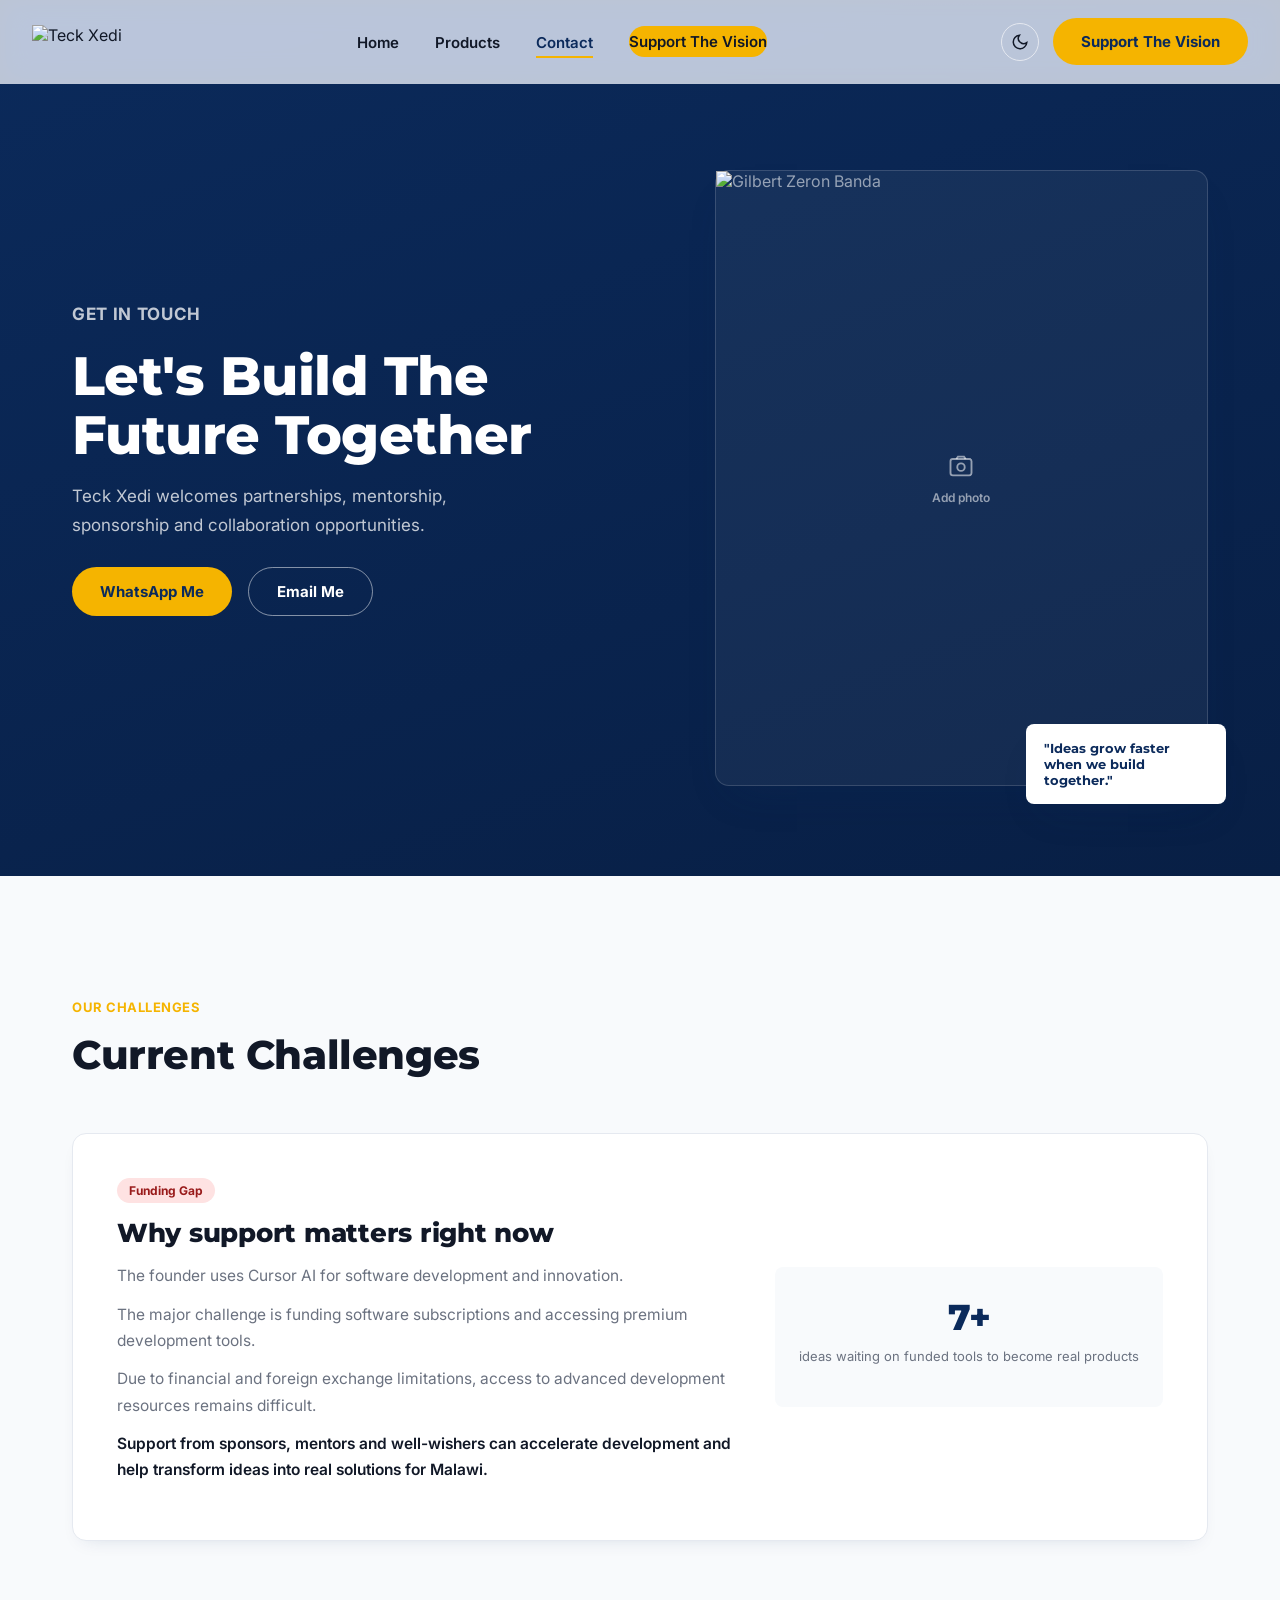
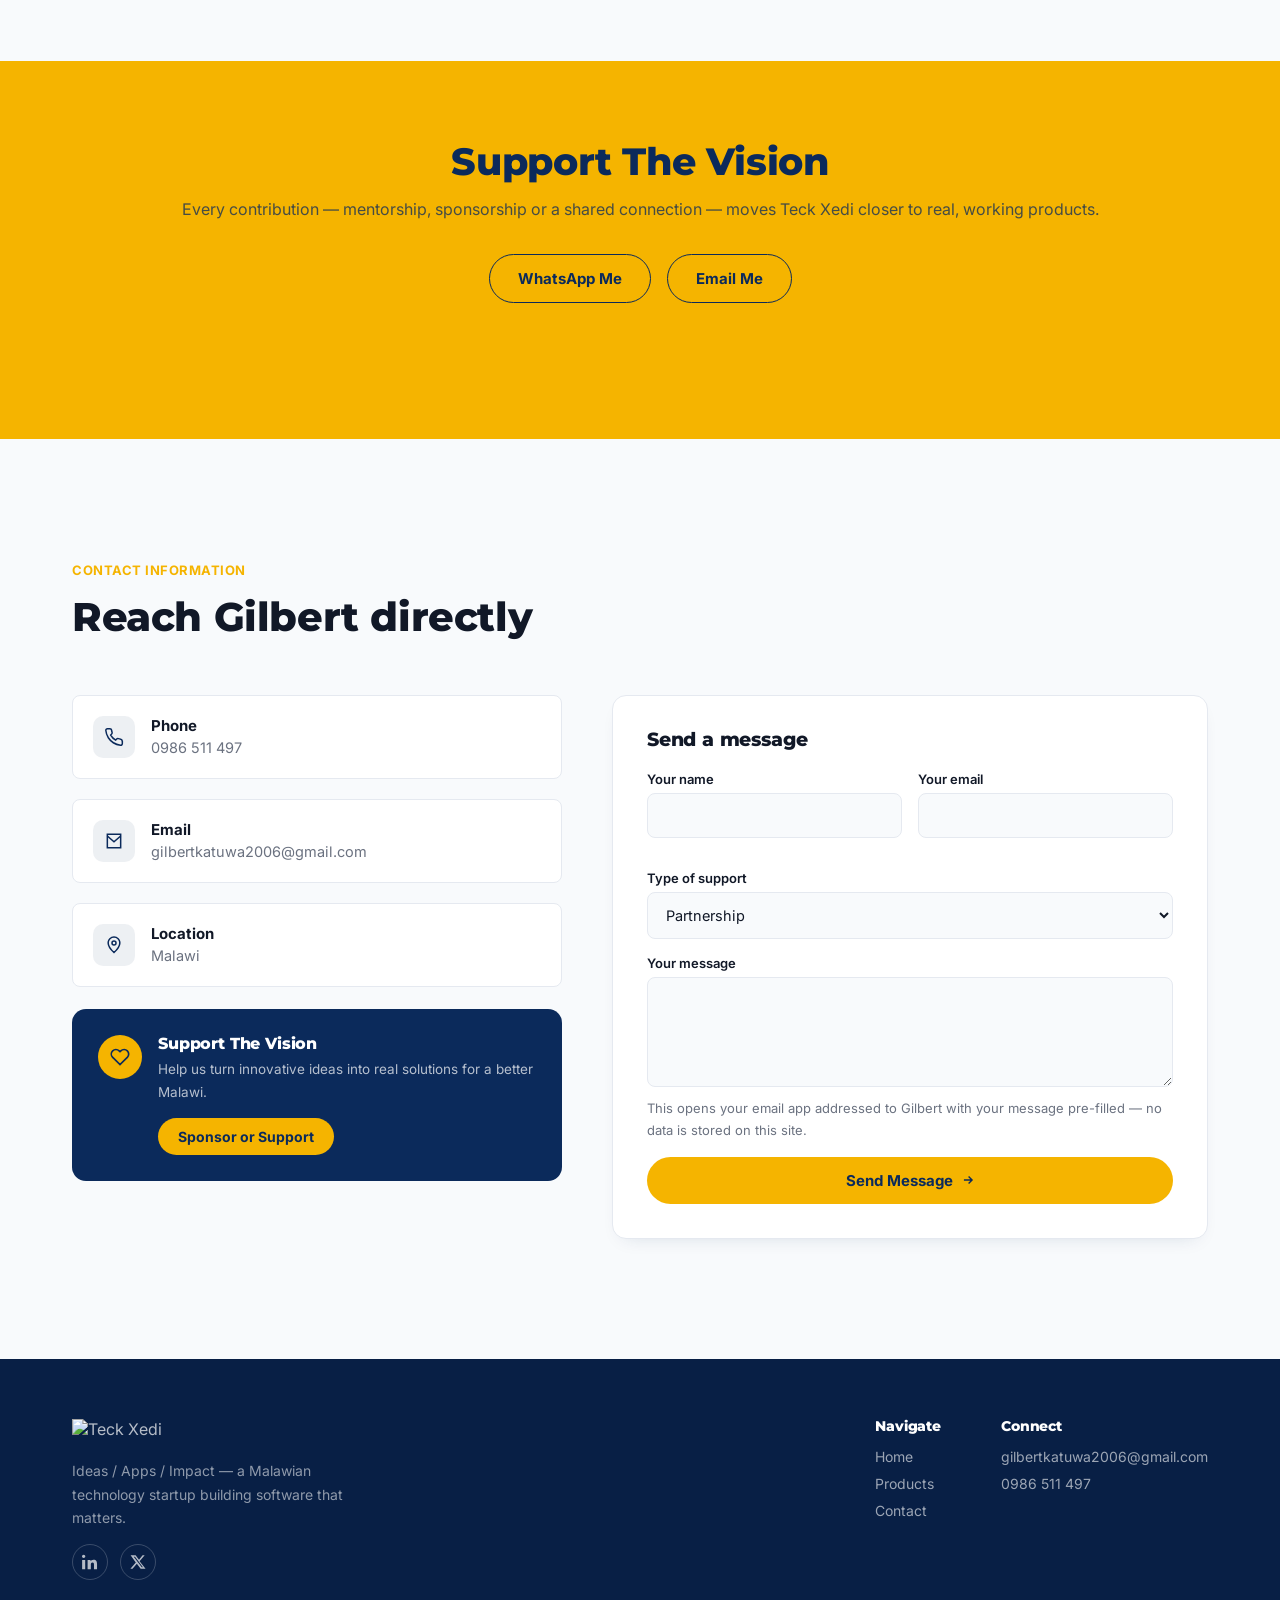
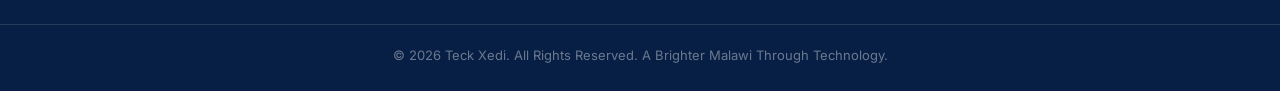
==== contact.html @ 4a35d7fe "Add files via upload" ====
<!DOCTYPE html>
<html lang="en">
<head>
<meta charset="UTF-8">
<meta name="viewport" content="width=device-width, initial-scale=1.0">
<title>Contact — Teck Xedi</title>
<meta name="description" content="Support Teck Xedi. Get in touch with founder Gilbert Zeron Banda about partnership, mentorship and sponsorship opportunities.">
<link rel="icon" href="assets/logo.svg" type="image/svg+xml">
<link rel="preconnect" href="https://fonts.googleapis.com">
<link href="https://fonts.googleapis.com/css2?family=Montserrat:wght@700;800&family=Inter:wght@400;500;600;700&display=swap" rel="stylesheet">
<link rel="stylesheet" href="style.css">
</head>
<body>
<a href="#main" class="skip-link">Skip to content</a>

<header class="nav" aria-label="Primary">
  <a href="index.html" class="nav-logo" aria-label="Teck Xedi home">
    <img src="assets/logo.svg" alt="Teck Xedi">
  </a>
  <nav>
    <ul class="nav-links">
      <li><a href="index.html">Home</a></li>
      <li><a href="products.html">Products</a></li>
      <li><a href="contact.html" class="active">Contact</a></li>
      <li class="nav-cta-mobile"><a href="#support" class="btn btn-gold">Support The Vision</a></li>
    </ul>
  </nav>
  <div class="nav-right">
    <button class="theme-toggle" aria-label="Toggle dark mode" title="Toggle dark mode">
      <svg width="18" height="18" viewBox="0 0 24 24" fill="none" stroke="currentColor" stroke-width="2"><path d="M21 12.79A9 9 0 1111.21 3 7 7 0 0021 12.79z"/></svg>
    </button>
    <a href="#support" class="btn btn-gold nav-cta">Support The Vision</a>
    <button class="nav-toggle" aria-label="Open menu" aria-expanded="false"><span></span><span></span><span></span></button>
  </div>
</header>

<main id="main">
  <section class="contact-hero">
    <div class="container">
      <div>
        <p class="hero-eyebrow">GET IN TOUCH</p>
        <h1>Let's Build The Future Together</h1>
        <p>Teck Xedi welcomes partnerships, mentorship, sponsorship and collaboration opportunities.</p>
        <div class="hero-actions">
          <a href="https://wa.me/265986511497" target="_blank" rel="noopener" class="btn btn-gold">WhatsApp Me</a>
          <a href="mailto:gilbertkatuwa2006@gmail.com" class="btn btn-ghost-light">Email Me</a>
        </div>
      </div>
      <div class="contact-hero-visual">
        <label class="upload-slot" data-slot-id="contact-portrait">
          <input type="file" accept="image/*">
          <svg width="28" height="28" viewBox="0 0 24 24" fill="none" stroke="currentColor" stroke-width="1.6"><rect x="3" y="6" width="18" height="14" rx="2"/><circle cx="12" cy="13" r="3.2"/><path d="M8 6l1.4-2h5.2L16 6"/></svg>
          <span class="upload-label">Add photo</span>
          <img alt="Gilbert Zeron Banda">
          <button class="remove-btn" type="button" aria-label="Remove photo">✕</button>
        </label>
        <div class="float-quote">"Ideas grow faster when we build together."</div>
      </div>
    </div>
  </section>

  <section>
    <div class="container">
      <div class="section-head reveal">
        <p class="eyebrow">OUR CHALLENGES</p>
        <h2>Current Challenges</h2>
      </div>
      <div class="challenge-card reveal">
        <div>
          <span class="badge-soft">Funding Gap</span>
          <h2>Why support matters right now</h2>
          <p>The founder uses Cursor AI for software development and innovation.</p>
          <p>The major challenge is funding software subscriptions and accessing premium development tools.</p>
          <p>Due to financial and foreign exchange limitations, access to advanced development resources remains difficult.</p>
          <p style="color:var(--text); font-weight:600;">Support from sponsors, mentors and well-wishers can accelerate development and help transform ideas into real solutions for Malawi.</p>
        </div>
        <div class="challenge-side">
          <div class="num">7+</div>
          <p>ideas waiting on funded tools to become real products</p>
        </div>
      </div>
    </div>
  </section>

  <section class="cta-band" id="support">
    <div class="container">
      <h2>Support The Vision</h2>
      <p>Every contribution — mentorship, sponsorship or a shared connection — moves Teck Xedi closer to real, working products.</p>
      <div class="hero-actions">
        <a href="https://wa.me/265986511497" target="_blank" rel="noopener" class="btn btn-outline">WhatsApp Me</a>
        <a href="mailto:gilbertkatuwa2006@gmail.com" class="btn btn-outline">Email Me</a>
      </div>
    </div>
  </section>

  <section>
    <div class="container">
      <div class="section-head reveal">
        <p class="eyebrow">CONTACT INFORMATION</p>
        <h2>Reach Gilbert directly</h2>
      </div>
      <div class="contact-info-grid">
        <div class="reveal">
          <div class="info-list">
            <div class="info-item">
              <div class="icon"><svg width="20" height="20" viewBox="0 0 24 24" fill="none" stroke="currentColor" stroke-width="1.8"><path d="M22 16.9v3a2 2 0 01-2.2 2 19.8 19.8 0 01-8.6-3 19.5 19.5 0 01-6-6 19.8 19.8 0 01-3-8.7A2 2 0 014.1 2h3a2 2 0 012 1.7c.1.9.3 1.9.6 2.7a2 2 0 01-.5 2.1L8 9.7a16 16 0 006 6l1.2-1.2a2 2 0 012.1-.5c.9.3 1.8.5 2.7.6a2 2 0 011.7 2z"/></svg></div>
              <div><strong>Phone</strong><a href="tel:0986511497">0986 511 497</a></div>
            </div>
            <div class="info-item">
              <div class="icon"><svg width="20" height="20" viewBox="0 0 24 24" fill="none" stroke="currentColor" stroke-width="1.8"><path d="M4 4h16v16H4z"/><path d="M4 6l8 7 8-7"/></svg></div>
              <div><strong>Email</strong><a href="mailto:gilbertkatuwa2006@gmail.com">gilbertkatuwa2006@gmail.com</a></div>
            </div>
            <div class="info-item">
              <div class="icon"><svg width="20" height="20" viewBox="0 0 24 24" fill="none" stroke="currentColor" stroke-width="1.8"><path d="M12 21s7-6.5 7-11.5A7 7 0 105 9.5C5 14.5 12 21 12 21z"/><circle cx="12" cy="9.5" r="2.4"/></svg></div>
              <div><strong>Location</strong><span>Malawi</span></div>
            </div>
          </div>
          <div class="support-card">
            <div class="icon"><svg width="20" height="20" viewBox="0 0 24 24" fill="none" stroke="#0B2A5B" stroke-width="2"><path d="M20.8 4.6a5.5 5.5 0 00-7.8 0L12 5.6l-1-1a5.5 5.5 0 10-7.8 7.8l1 1L12 21l7.8-7.6 1-1a5.5 5.5 0 000-7.8z"/></svg></div>
            <div>
              <h4>Support The Vision</h4>
              <p>Help us turn innovative ideas into real solutions for a better Malawi.</p>
              <a href="mailto:gilbertkatuwa2006@gmail.com" class="btn btn-gold" style="padding:10px 20px; font-size:14px;">Sponsor or Support</a>
            </div>
          </div>
        </div>

        <form class="form-card reveal" id="contact-form">
          <h3>Send a message</h3>
          <div class="form-row">
            <div class="field">
              <label for="cf-name">Your name</label>
              <input id="cf-name" name="name" type="text" required autocomplete="name">
            </div>
            <div class="field">
              <label for="cf-email">Your email</label>
              <input id="cf-email" name="email" type="email" required autocomplete="email">
            </div>
          </div>
          <div class="field">
            <label for="cf-type">Type of support</label>
            <select id="cf-type" name="type">
              <option>Partnership</option>
              <option>Mentorship</option>
              <option>Sponsorship</option>
              <option>Collaboration</option>
              <option>Other</option>
            </select>
          </div>
          <div class="field">
            <label for="cf-message">Your message</label>
            <textarea id="cf-message" name="message" required></textarea>
          </div>
          <p class="form-note">This opens your email app addressed to Gilbert with your message pre-filled — no data is stored on this site.</p>
          <button type="submit" class="btn btn-gold" style="width:100%;">Send Message
            <svg width="14" height="14" viewBox="0 0 24 24" fill="none" stroke="currentColor" stroke-width="2.4"><path d="M5 12h14M13 6l6 6-6 6"/></svg>
          </button>
        </form>
      </div>
    </div>
  </section>
</main>

<footer class="footer">
  <div class="container">
    <div class="footer-brand">
      <img src="assets/logo-light.svg" alt="Teck Xedi" style="height:30px;">
      <p>Ideas / Apps / Impact — a Malawian technology startup building software that matters.</p>
      <div class="footer-social">
        <a href="#" aria-label="LinkedIn"><svg width="16" height="16" viewBox="0 0 24 24" fill="currentColor"><path d="M4.98 3.5C4.98 4.88 3.87 6 2.5 6S0 4.88 0 3.5 1.12 1 2.5 1s2.48 1.12 2.48 2.5zM.2 8.98h4.6V23H.2V8.98zM8.4 8.98h4.4v1.9h.06c.6-1.1 2.1-2.3 4.3-2.3 4.6 0 5.4 3 5.4 6.9V23h-4.6v-6.6c0-1.6 0-3.6-2.2-3.6s-2.5 1.7-2.5 3.5V23H8.4V8.98z"/></svg></a>
        <a href="#" aria-label="X"><svg width="16" height="16" viewBox="0 0 24 24" fill="currentColor"><path d="M18.9 2H22l-7.6 8.7L23.3 22h-7.3l-5.7-7.4L3.8 22H.6l8.1-9.3L.9 2h7.5l5.1 6.8L18.9 2zm-1.3 18h1.8L7.5 4H5.6l12 16z"/></svg></a>
      </div>
    </div>
    <div class="footer-links">
      <div class="footer-col">
        <h4>Navigate</h4>
        <a href="index.html">Home</a>
        <a href="products.html">Products</a>
        <a href="contact.html">Contact</a>
      </div>
      <div class="footer-col">
        <h4>Connect</h4>
        <a href="mailto:gilbertkatuwa2006@gmail.com">gilbertkatuwa2006@gmail.com</a>
        <a href="tel:0986511497">0986 511 497</a>
      </div>
    </div>
  </div>
  <div class="footer-bottom">© <span class="js-year"></span> Teck Xedi. All Rights Reserved. A Brighter Malawi Through Technology.</div>
</footer>

<script src="script.js"></script>
</body>
</html>
---- style.css ----
/* ==========================================================
   Teck Xedi — Design Tokens
   ========================================================== */
:root{
  --navy:#0B2A5B;
  --navy-deep:#081F45;
  --gold:#F5B400;
  --bg:#F8FAFC;
  --surface:#FFFFFF;
  --text:#111827;
  --muted:#6B7280;
  --border:#E5E9F0;
  --radius:14px;
  --radius-sm:8px;
  --shadow:0 20px 40px -20px rgba(11,42,91,0.25);
  --shadow-sm:0 8px 20px -12px rgba(11,42,91,0.18);
  --max:1200px;
  --ease:cubic-bezier(.22,.61,.36,1);
}

:root[data-theme="dark"]{
  --bg:#0A1220;
  --surface:#101B32;
  --text:#F1F5F9;
  --muted:#94A3B8;
  --border:#1E2B45;
  --shadow:0 20px 40px -20px rgba(0,0,0,0.6);
  --shadow-sm:0 8px 20px -12px rgba(0,0,0,0.5);
}

*,*::before,*::after{box-sizing:border-box;}
html{scroll-behavior:smooth; scroll-padding-top:90px;}
body{
  margin:0;
  font-family:'Inter',system-ui,-apple-system,sans-serif;
  background:var(--bg);
  color:var(--text);
  -webkit-font-smoothing:antialiased;
  transition:background .3s var(--ease), color .3s var(--ease);
}
h1,h2,h3,h4{
  font-family:'Montserrat',sans-serif;
  font-weight:800;
  line-height:1.1;
  margin:0;
  letter-spacing:-0.01em;
}
p{margin:0; color:var(--muted); line-height:1.7;}
a{color:inherit; text-decoration:none;}
img{max-width:100%; display:block;}
button{font-family:inherit; cursor:pointer; border:none; background:none;}
.container{max-width:var(--max); margin:0 auto; padding:0 32px;}
section{padding:120px 0;}
@media (max-width:900px){ section{padding:72px 0;} .container{padding:0 20px;} }

/* Skip link */
.skip-link{position:absolute; left:-999px; top:0; background:var(--gold); color:var(--navy); padding:10px 16px; z-index:999; border-radius:0 0 8px 0;}
.skip-link:focus{left:0;}

:focus-visible{outline:3px solid var(--gold); outline-offset:3px;}

/* ==========================================================
   Navbar
   ========================================================== */
.nav{
  position:fixed; top:0; left:0; right:0; z-index:100;
  display:flex; align-items:center; justify-content:space-between;
  padding:18px 32px;
  background:rgba(248,250,252,0.75);
  backdrop-filter:blur(14px) saturate(160%);
  -webkit-backdrop-filter:blur(14px) saturate(160%);
  border-bottom:1px solid transparent;
  transition:all .35s var(--ease);
}
:root[data-theme="dark"] .nav{background:rgba(10,18,32,0.75);}
.nav.scrolled{border-bottom-color:var(--border); box-shadow:var(--shadow-sm);}
.nav-logo{display:flex; align-items:center; gap:10px;}
.nav-logo img{height:34px; width:auto;}
.nav-links{display:flex; align-items:center; gap:36px; list-style:none; margin:0; padding:0;}
.nav-links a{font-weight:600; font-size:15px; color:var(--text); position:relative; padding:6px 0;}
.nav-links a::after{content:''; position:absolute; left:0; bottom:0; height:2px; width:0; background:var(--gold); transition:width .25s var(--ease);}
.nav-links a:hover::after, .nav-links a.active::after{width:100%;}
.nav-links a.active{color:var(--navy);}
:root[data-theme="dark"] .nav-links a.active{color:var(--gold);}
.nav-right{display:flex; align-items:center; gap:14px;}
.theme-toggle{width:38px; height:38px; border-radius:50%; display:flex; align-items:center; justify-content:center; border:1px solid var(--border); color:var(--text);}
.theme-toggle:hover{background:var(--surface);}
.nav-toggle{display:none; flex-direction:column; gap:5px; width:26px;}
.nav-toggle span{height:2px; background:var(--text); border-radius:2px;}

@media (max-width:900px){
  .nav-links{
    position:fixed; top:70px; left:0; right:0; flex-direction:column; align-items:flex-start; gap:0;
    background:var(--surface); padding:8px 24px 20px; border-bottom:1px solid var(--border);
    transform:translateY(-8px); opacity:0; pointer-events:none; transition:all .25s var(--ease);
  }
  .nav-links.open{transform:translateY(0); opacity:1; pointer-events:auto;}
  .nav-links li{width:100%; border-bottom:1px solid var(--border);}
  .nav-links a{display:block; padding:14px 0;}
  .nav-cta{display:none;}
  .nav-links .nav-cta-mobile{display:block; margin:14px 0 6px;}
  .nav-toggle{display:flex;}
}

/* ==========================================================
   Buttons
   ========================================================== */
.btn{
  display:inline-flex; align-items:center; justify-content:center; gap:8px;
  padding:14px 28px; border-radius:999px; font-weight:700; font-size:15px;
  transition:transform .2s var(--ease), box-shadow .2s var(--ease), background .2s var(--ease);
  white-space:nowrap;
}
.btn-gold{background:var(--gold); color:var(--navy);}
.btn-gold:hover{transform:translateY(-2px); box-shadow:0 14px 24px -10px rgba(245,180,0,0.55);}
.btn-outline{border:1.5px solid var(--navy); color:var(--navy);}
:root[data-theme="dark"] .btn-outline{border-color:var(--text); color:var(--text);}
.btn-outline:hover{background:var(--navy); color:#fff; transform:translateY(-2px);}
:root[data-theme="dark"] .btn-outline:hover{background:var(--text); color:var(--bg);}
.btn-light{background:#fff; color:var(--navy);}
.btn-light:hover{transform:translateY(-2px); box-shadow:0 14px 24px -10px rgba(0,0,0,0.35);}
.btn-ghost-light{border:1.5px solid rgba(255,255,255,0.5); color:#fff;}
.btn-ghost-light:hover{background:rgba(255,255,255,0.12); transform:translateY(-2px);}

/* ==========================================================
   Hero
   ========================================================== */
.hero{
  position:relative; min-height:100svh; display:flex; align-items:center;
  background:linear-gradient(160deg,var(--navy) 0%, var(--navy-deep) 100%);
  overflow:hidden; padding-top:110px;
}
.hero .container{display:grid; grid-template-columns:1.1fr 0.9fr; gap:60px; align-items:center; width:100%;}
.hero-eyebrow{color:var(--gold); font-weight:700; font-size:14px; letter-spacing:0.04em; margin-bottom:18px;}
.hero h1{color:#fff; font-size:clamp(38px,5vw,64px); margin-bottom:22px;}
.hero h1 .gold{color:var(--gold);}
.hero p{color:rgba(255,255,255,0.75); font-size:18px; max-width:480px; margin-bottom:34px;}
.hero-actions{display:flex; gap:16px; flex-wrap:wrap; margin-bottom:56px;}
.hero-stats{display:flex; gap:44px;}
.hero-stats div strong{display:block; font-family:'Montserrat',sans-serif; font-size:28px; color:#fff; font-weight:800;}
.hero-stats div span{color:rgba(255,255,255,0.6); font-size:13px;}

.hero-visual{position:relative; height:640px;}
.portrait-frame{
  position:absolute; border-radius:20px; overflow:hidden; box-shadow:0 30px 60px -20px rgba(0,0,0,0.55);
  border:1px solid rgba(255,255,255,0.12);
  background:rgba(255,255,255,0.04);
}
.portrait-frame.p1{width:62%; top:0; right:0;}
.portrait-frame.p2{width:44%; top:230px; left:0;}
.portrait-frame.p3{width:38%; bottom:0; right:10%;}
.upload-slot{
  position:relative; width:100%; aspect-ratio:3/4; display:flex; flex-direction:column; align-items:center; justify-content:center;
  gap:10px; color:rgba(255,255,255,0.55); cursor:pointer; background:rgba(255,255,255,0.03);
}
.upload-slot img{position:absolute; inset:0; width:100%; height:100%; object-fit:cover;}
.upload-slot .upload-label{font-size:12px; font-weight:600; z-index:1; text-align:center; padding:0 10px;}
.upload-slot svg{z-index:1;}
.upload-slot input{position:absolute; inset:0; opacity:0; cursor:pointer;}
.upload-slot.has-image .upload-label, .upload-slot.has-image svg{display:none;}
.upload-slot .remove-btn{position:absolute; top:8px; right:8px; z-index:2; width:26px; height:26px; border-radius:50%; background:rgba(0,0,0,0.6); color:#fff; display:none; align-items:center; justify-content:center; font-size:14px;}
.upload-slot.has-image .remove-btn{display:flex;}

.hero-scroll{position:absolute; bottom:34px; left:32px; display:flex; align-items:center; gap:10px; color:rgba(255,255,255,0.55); font-size:13px;}
.hero-scroll .dot{width:8px; height:8px; border-radius:50%; border:1.5px solid rgba(255,255,255,0.5); animation:pulse 2s infinite;}
@keyframes pulse{0%,100%{opacity:.4} 50%{opacity:1}}

@media (max-width:900px){
  .hero .container{grid-template-columns:1fr; text-align:left;}
  .hero-visual{height:420px; margin-top:20px;}
  .hero-stats{gap:28px;}
}

/* ==========================================================
   Founder / Bio timeline
   ========================================================== */
.founder{display:grid; grid-template-columns:0.85fr 1.15fr; gap:70px; align-items:center;}
.founder-photo{position:relative;}
.founder-photo .upload-slot{border-radius:var(--radius); aspect-ratio:4/5; box-shadow:var(--shadow);}
.founder-quote{
  position:absolute; bottom:-24px; left:-24px; background:var(--navy); color:#fff; padding:20px 22px;
  border-radius:var(--radius-sm); max-width:250px; font-family:'Montserrat',sans-serif; font-weight:700; font-size:14px;
  box-shadow:var(--shadow);
}
.founder-quote span{display:block; color:var(--gold); font-size:12px; margin-top:8px; font-weight:600;}
.eyebrow{color:var(--gold); font-weight:700; font-size:13px; letter-spacing:0.04em; margin-bottom:14px;}
.founder h2{font-size:clamp(28px,3.4vw,40px); margin-bottom:6px;}
.founder-role{color:var(--muted); font-weight:600; margin-bottom:26px; display:block; font-size:15px;}
.timeline{margin-top:30px; border-left:2px solid var(--border); padding-left:26px; display:flex; flex-direction:column; gap:26px;}
.timeline-item{position:relative;}
.timeline-item::before{content:''; position:absolute; left:-32px; top:4px; width:12px; height:12px; border-radius:50%; background:var(--gold); border:3px solid var(--surface); box-shadow:0 0 0 2px var(--gold);}
.timeline-item h4{font-size:16px; margin-bottom:6px; color:var(--text);}
.timeline-item p{font-size:15px;}
@media (max-width:900px){ .founder{grid-template-columns:1fr;} .founder-quote{position:static; margin-top:18px; max-width:none;} }

/* ==========================================================
   Mission cards
   ========================================================== */
.section-head{max-width:640px; margin-bottom:56px;}
.section-head h2{font-size:clamp(28px,3.4vw,40px); margin-bottom:14px;}
.mission-grid{display:grid; grid-template-columns:repeat(3,1fr); gap:28px;}
.mission-card{
  background:var(--surface); border:1px solid var(--border); border-radius:var(--radius);
  padding:38px 30px; transition:transform .3s var(--ease), box-shadow .3s var(--ease);
}
.mission-card:hover{transform:translateY(-6px); box-shadow:var(--shadow);}
.mission-card .icon{width:52px; height:52px; border-radius:14px; background:rgba(11,42,91,0.07); display:flex; align-items:center; justify-content:center; margin-bottom:22px; color:var(--navy);}
:root[data-theme="dark"] .mission-card .icon{background:rgba(245,180,0,0.1); color:var(--gold);}
.mission-card h3{font-size:19px; margin-bottom:10px;}
.mission-card p{font-size:15px;}
@media (max-width:900px){ .mission-grid{grid-template-columns:1fr;} }

/* ==========================================================
   Vision section
   ========================================================== */
.vision{background:var(--navy); color:#fff; text-align:left; position:relative; overflow:hidden;}
.vision::before{content:''; position:absolute; width:600px; height:600px; border-radius:50%; background:radial-gradient(circle,rgba(245,180,0,0.14),transparent 70%); top:-200px; right:-150px;}
.vision-inner{max-width:820px; position:relative;}
.vision p.big{font-family:'Montserrat',sans-serif; font-weight:800; font-size:clamp(26px,4vw,46px); line-height:1.25; color:#fff;}
.vision .highlight{color:var(--gold);}

/* ==========================================================
   Products page
   ========================================================== */
.products-hero{background:linear-gradient(160deg,var(--navy),var(--navy-deep)); color:#fff; padding:170px 0 70px;}
.products-hero .container{display:flex; justify-content:space-between; align-items:flex-end; gap:30px; flex-wrap:wrap;}
.products-hero h1{color:#fff; font-size:clamp(32px,4.6vw,52px);}
.products-hero p{color:rgba(255,255,255,0.72); font-size:17px; max-width:420px; margin-top:14px;}
.products-hero .quote{font-family:'Montserrat',sans-serif; font-weight:700; font-style:normal; max-width:230px; text-align:right; color:var(--gold); font-size:16px;}

.filter-bar{display:flex; gap:10px; flex-wrap:wrap; margin:-30px 0 46px; position:relative; z-index:2;}
.filter-bar button{
  padding:10px 20px; border-radius:999px; border:1px solid var(--border); background:var(--surface);
  font-weight:600; font-size:14px; color:var(--muted); box-shadow:var(--shadow-sm); transition:all .2s var(--ease);
}
.filter-bar button.active, .filter-bar button:hover{background:var(--navy); color:#fff; border-color:var(--navy);}

.products-grid{display:grid; grid-template-columns:repeat(3,1fr); gap:28px;}
.product-card{
  background:var(--surface); border:1px solid var(--border); border-radius:var(--radius); overflow:hidden;
  display:flex; flex-direction:column; transition:transform .3s var(--ease), box-shadow .3s var(--ease);
}
.product-card:hover{transform:translateY(-6px); box-shadow:var(--shadow);}
.product-card .upload-slot{aspect-ratio:16/10; border-radius:0; background:linear-gradient(135deg,rgba(11,42,91,0.06),rgba(245,180,0,0.08)); color:var(--muted);}
.product-card .card-body{padding:26px; display:flex; flex-direction:column; gap:10px; flex:1;}
.badge{align-self:flex-start; font-size:12px; font-weight:700; padding:5px 12px; border-radius:999px; margin-bottom:2px;}
.badge.concept{background:#FEF3C7; color:#92400E;}
.badge.prototype{background:#DBEAFE; color:#1E40AF;}
.badge.development{background:#D1FAE5; color:#065F46;}
.badge.live{background:#FEE2E2; color:#991B1B;}
:root[data-theme="dark"] .badge.concept{background:rgba(245,180,0,0.18); color:#FBBF24;}
:root[data-theme="dark"] .badge.prototype{background:rgba(59,130,246,0.2); color:#93C5FD;}
:root[data-theme="dark"] .badge.development{background:rgba(16,185,129,0.18); color:#6EE7B7;}
:root[data-theme="dark"] .badge.live{background:rgba(239,68,68,0.18); color:#FCA5A5;}
.product-card h3{font-size:18px;}
.product-card p{font-size:14.5px; flex:1;}
.product-card ul{margin:0; padding-left:18px; color:var(--muted); font-size:14px; display:flex; flex-direction:column; gap:4px;}
.learn-more{display:inline-flex; align-items:center; gap:6px; font-weight:700; color:var(--navy); font-size:14.5px; margin-top:8px;}
:root[data-theme="dark"] .learn-more{color:var(--gold);}
.learn-more svg{transition:transform .2s var(--ease);}
.product-card:hover .learn-more svg{transform:translateX(4px);}
@media (max-width:1024px){ .products-grid{grid-template-columns:repeat(2,1fr);} }
@media (max-width:640px){ .products-grid{grid-template-columns:1fr;} }

.product-detail{border-top:1px solid var(--border); padding-top:10px; margin-top:8px; display:none; font-size:14px; color:var(--muted);}
.product-card.expanded .product-detail{display:block;}

.closing-quote{text-align:center; margin-top:70px; padding-top:50px; border-top:1px solid var(--border);}
.closing-quote p{font-family:'Montserrat',sans-serif; font-weight:700; font-size:clamp(20px,2.6vw,28px); color:var(--navy); max-width:700px; margin:0 auto;}
:root[data-theme="dark"] .closing-quote p{color:#fff;}

/* ==========================================================
   Contact page
   ========================================================== */
.contact-hero{background:linear-gradient(160deg,var(--navy),var(--navy-deep)); color:#fff; padding:170px 0 90px; position:relative; overflow:hidden;}
.contact-hero .container{display:grid; grid-template-columns:1.1fr 0.9fr; gap:40px; align-items:center;}
.contact-hero .eyebrow{color:var(--gold);}
.contact-hero h1{color:#fff; font-size:clamp(32px,4.8vw,54px);}
.contact-hero p{color:rgba(255,255,255,0.75); font-size:17px; max-width:460px; margin-top:16px;}
.contact-hero .hero-actions{margin-top:28px;}
.contact-hero-visual .upload-slot{border-radius:var(--radius); aspect-ratio:4/5; box-shadow:var(--shadow); border:1px solid rgba(255,255,255,0.15); background:rgba(255,255,255,0.05); color:rgba(255,255,255,0.55);}
.contact-hero-visual{position:relative;}
.contact-hero-visual .float-quote{position:absolute; bottom:-18px; right:-18px; background:#fff; color:var(--navy); padding:16px 18px; border-radius:var(--radius-sm); max-width:200px; font-size:13px; font-weight:700; box-shadow:var(--shadow); font-family:'Montserrat',sans-serif;}
@media (max-width:900px){ .contact-hero .container{grid-template-columns:1fr;} .contact-hero-visual{margin-top:24px;} .float-quote{display:none;} }

.challenge-card{
  display:grid; grid-template-columns:1fr auto; gap:40px; align-items:center;
  background:var(--surface); border:1px solid var(--border); border-radius:var(--radius); padding:44px; box-shadow:var(--shadow-sm);
}
.challenge-card .badge-soft{display:inline-block; background:#FEE2E2; color:#991B1B; font-size:12px; font-weight:700; padding:5px 12px; border-radius:999px; margin-bottom:16px;}
:root[data-theme="dark"] .challenge-card .badge-soft{background:rgba(239,68,68,0.15); color:#FCA5A5;}
.challenge-card h2{font-size:26px; margin-bottom:16px;}
.challenge-card p{font-size:15.5px; margin-bottom:12px;}
.challenge-side{text-align:center; background:var(--bg); border-radius:var(--radius-sm); padding:28px 24px; min-width:180px;}
.challenge-side .num{font-family:'Montserrat',sans-serif; font-weight:800; font-size:36px; color:var(--navy);}
:root[data-theme="dark"] .challenge-side .num{color:var(--gold);}
.challenge-side p{font-size:13px; margin-top:6px;}
@media (max-width:768px){ .challenge-card{grid-template-columns:1fr;} }

.cta-band{background:var(--gold); text-align:center; padding:80px 0;}
.cta-band h2{font-size:clamp(26px,3.6vw,38px); color:var(--navy); margin-bottom:14px;}
.cta-band p{color:rgba(11,42,91,0.75); margin-bottom:30px; font-size:16px;}
.cta-band .hero-actions{justify-content:center;}

.contact-info-grid{display:grid; grid-template-columns:1fr 1.2fr; gap:50px;}
.info-list{display:flex; flex-direction:column; gap:20px;}
.info-item{display:flex; gap:16px; align-items:flex-start; background:var(--surface); border:1px solid var(--border); border-radius:var(--radius-sm); padding:20px;}
.info-item .icon{width:42px; height:42px; border-radius:10px; background:rgba(11,42,91,0.07); display:flex; align-items:center; justify-content:center; color:var(--navy); flex-shrink:0;}
:root[data-theme="dark"] .info-item .icon{background:rgba(245,180,0,0.12); color:var(--gold);}
.info-item strong{display:block; font-size:15px; margin-bottom:2px; color:var(--text);}
.info-item span, .info-item a{font-size:14.5px; color:var(--muted);}
.support-card{margin-top:22px; background:var(--navy); color:#fff; border-radius:var(--radius); padding:26px; display:flex; gap:16px; align-items:flex-start;}
.support-card .icon{width:44px; height:44px; border-radius:50%; background:var(--gold); display:flex; align-items:center; justify-content:center; color:var(--navy); flex-shrink:0;}
.support-card h4{font-size:16px; margin-bottom:6px; color:#fff;}
.support-card p{font-size:13.5px; color:rgba(255,255,255,0.7); margin-bottom:14px;}

.form-card{background:var(--surface); border:1px solid var(--border); border-radius:var(--radius); padding:34px; box-shadow:var(--shadow-sm);}
.form-card h3{font-size:19px; margin-bottom:20px;}
.form-row{display:grid; grid-template-columns:1fr 1fr; gap:16px; margin-bottom:16px;}
.field{display:flex; flex-direction:column; gap:6px; margin-bottom:16px;}
.field label{font-size:13px; font-weight:600; color:var(--text);}
.field input, .field select, .field textarea{
  padding:13px 14px; border:1px solid var(--border); border-radius:var(--radius-sm); background:var(--bg); color:var(--text); font-family:inherit; font-size:14.5px;
  transition:border-color .2s var(--ease);
}
.field input:focus, .field select:focus, .field textarea:focus{border-color:var(--gold);}
.field textarea{resize:vertical; min-height:110px;}
.form-note{font-size:13px; color:var(--muted); margin-top:-6px; margin-bottom:16px;}
@media (max-width:768px){ .contact-info-grid{grid-template-columns:1fr;} .form-row{grid-template-columns:1fr;} }

/* ==========================================================
   Footer
   ========================================================== */
.footer{background:var(--navy-deep); color:rgba(255,255,255,0.7); padding:60px 0 28px;}
.footer .container{display:flex; justify-content:space-between; align-items:flex-start; flex-wrap:wrap; gap:30px;}
.footer-brand p{color:rgba(255,255,255,0.55); font-size:14px; margin-top:10px; max-width:280px;}
.footer-links{display:flex; gap:60px; flex-wrap:wrap;}
.footer-col h4{color:#fff; font-size:14px; margin-bottom:14px;}
.footer-col a{display:block; color:rgba(255,255,255,0.6); font-size:14px; margin-bottom:10px;}
.footer-col a:hover{color:var(--gold);}
.footer-social{display:flex; gap:12px; margin-top:14px;}
.footer-social a{width:36px; height:36px; border-radius:50%; border:1px solid rgba(255,255,255,0.2); display:flex; align-items:center; justify-content:center;}
.footer-social a:hover{background:var(--gold); color:var(--navy); border-color:var(--gold);}
.footer-bottom{border-top:1px solid rgba(255,255,255,0.12); margin-top:44px; padding-top:22px; text-align:center; font-size:13px; color:rgba(255,255,255,0.4);}

/* ==========================================================
   Scroll reveal
   ========================================================== */
.reveal{opacity:0; transform:translateY(24px); transition:opacity .7s var(--ease), transform .7s var(--ease);}
.reveal.in{opacity:1; transform:translateY(0);}
@media (prefers-reduced-motion:reduce){
  .reveal{opacity:1; transform:none; transition:none;}
  .portrait-frame{transition:none !important;}
  *{scroll-behavior:auto !important;}
}
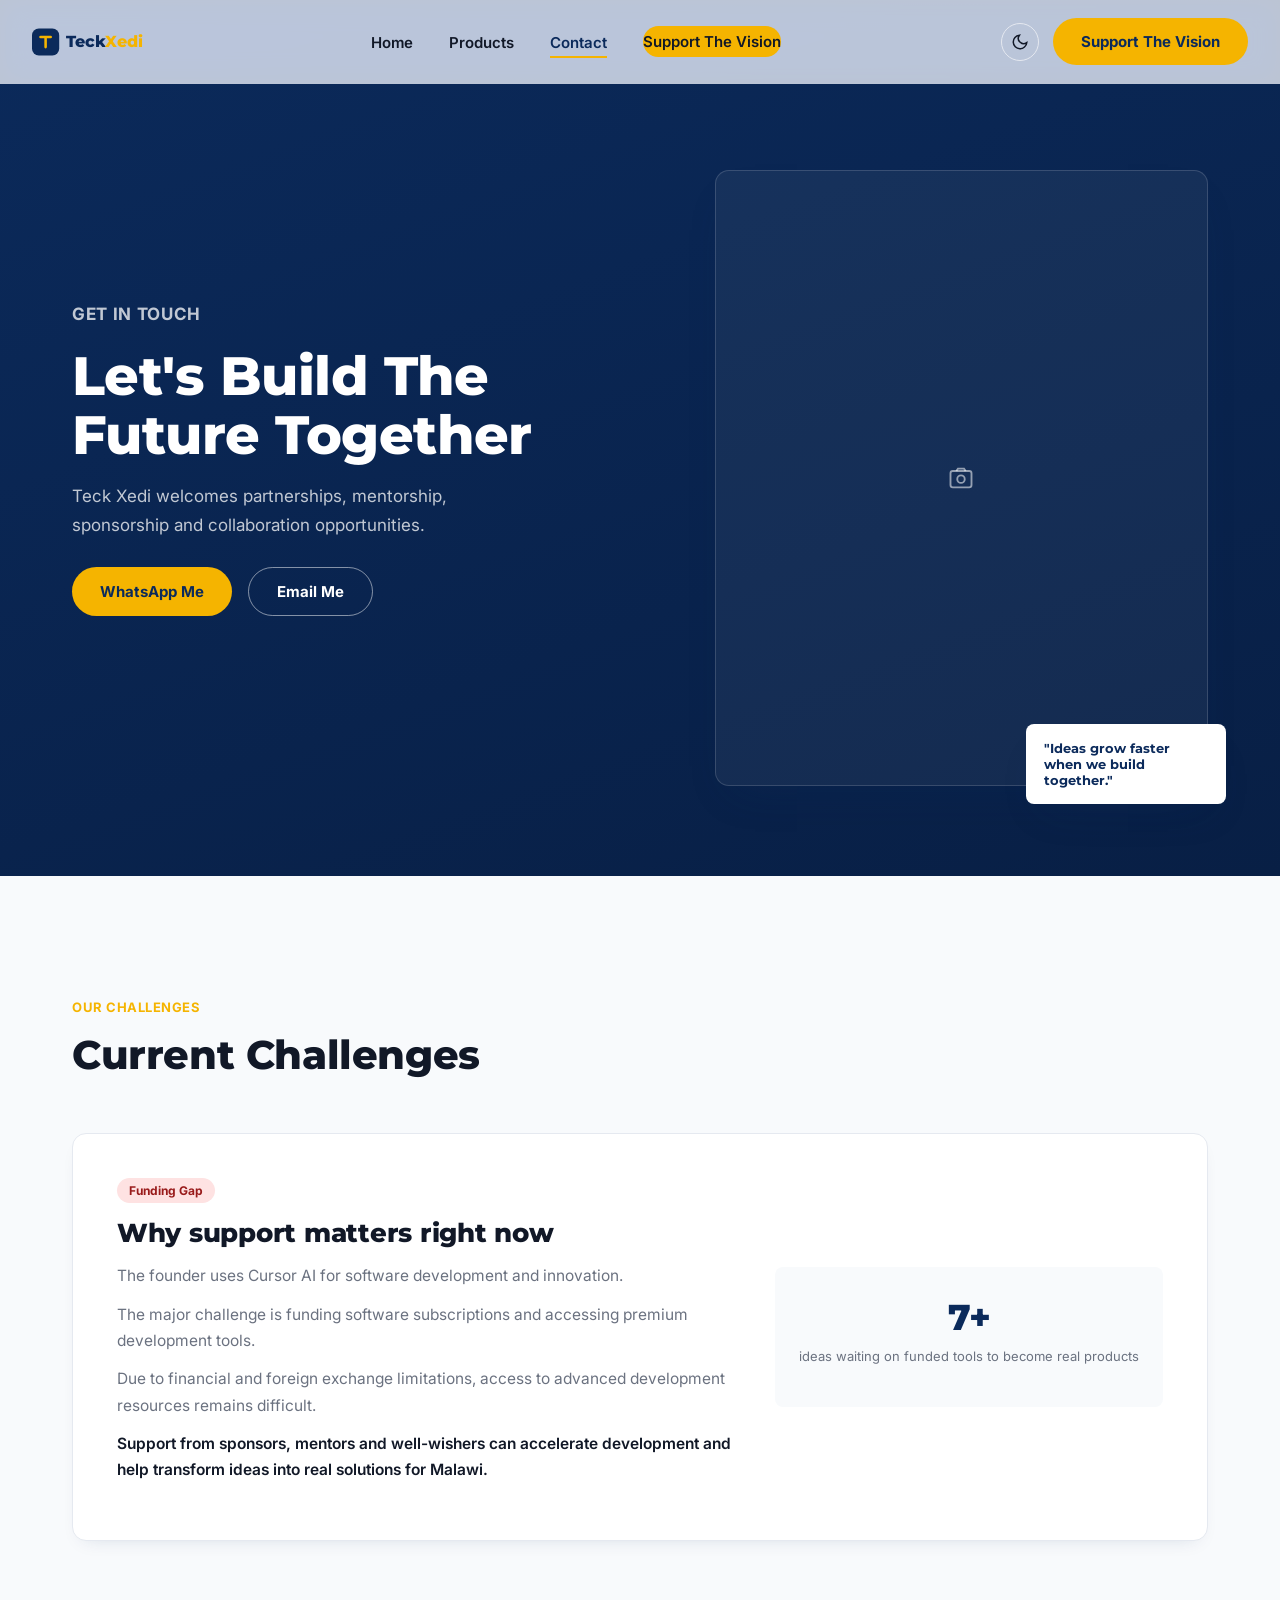
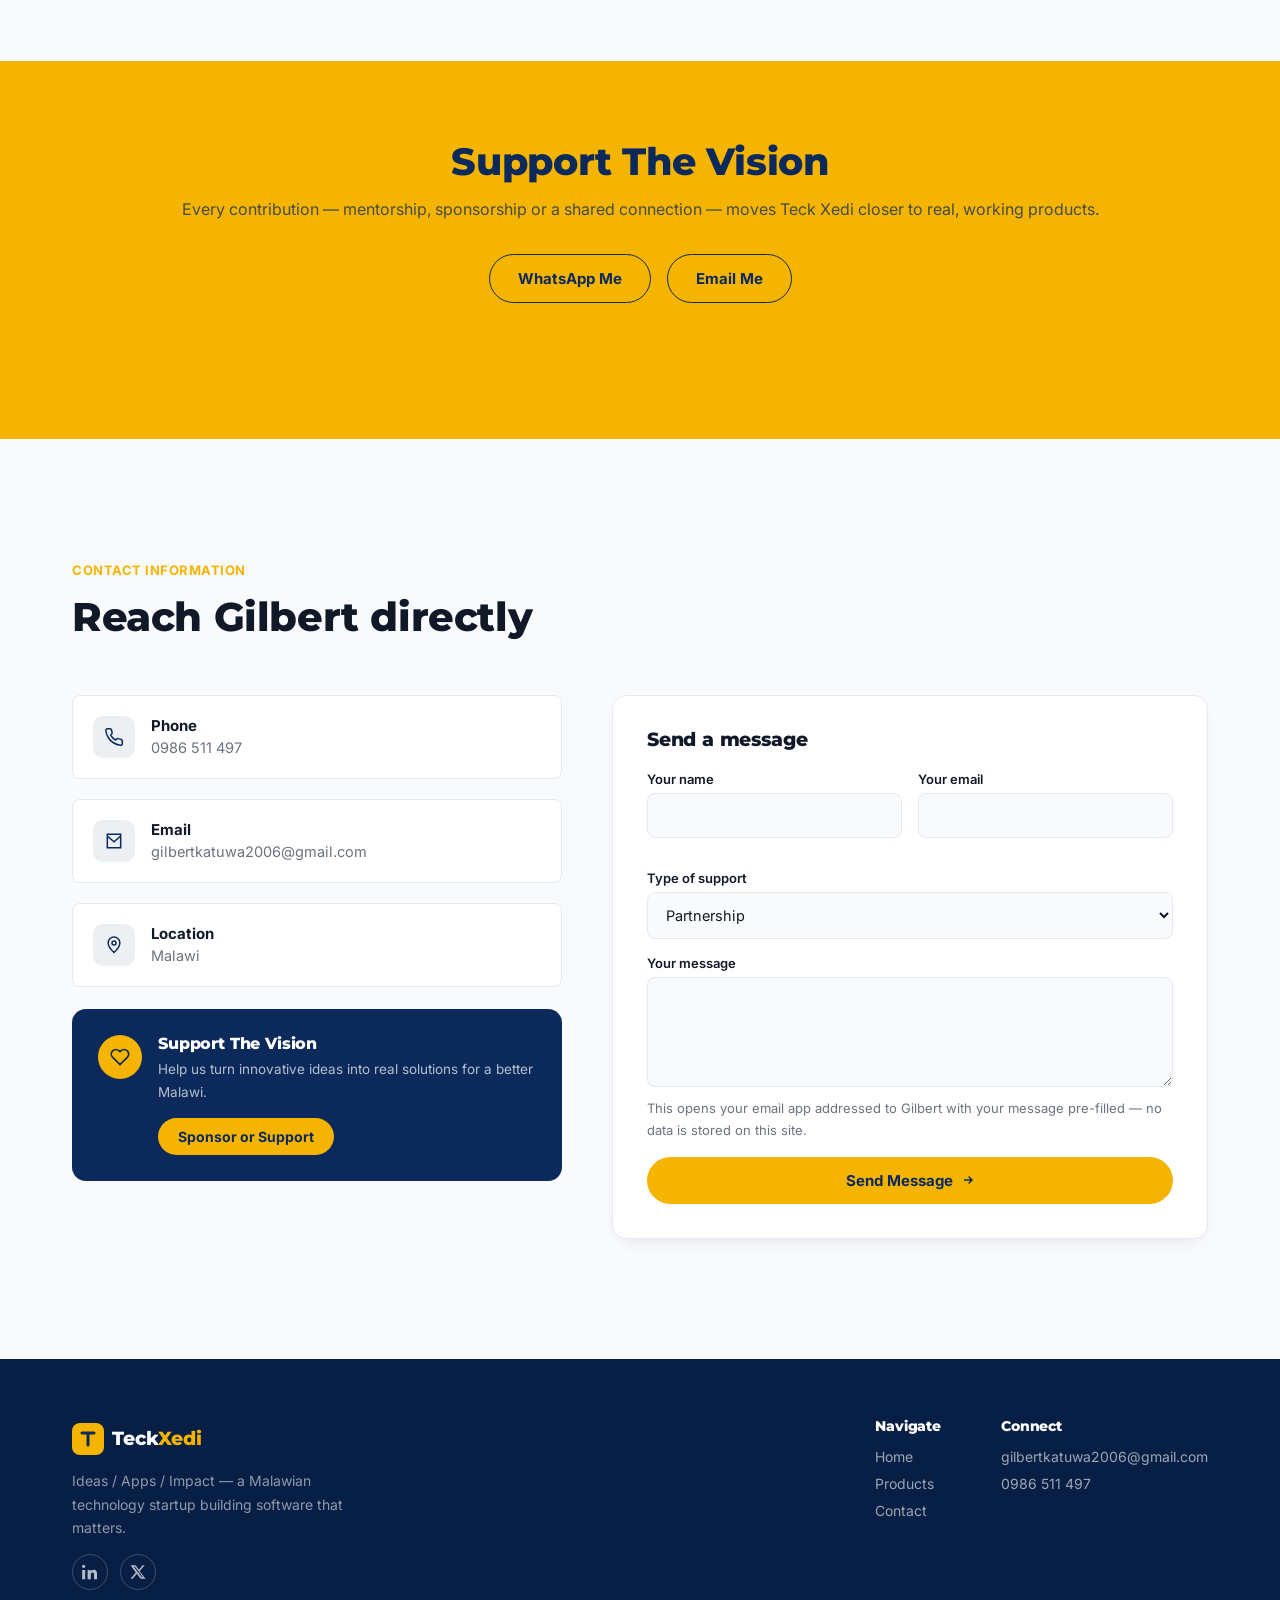
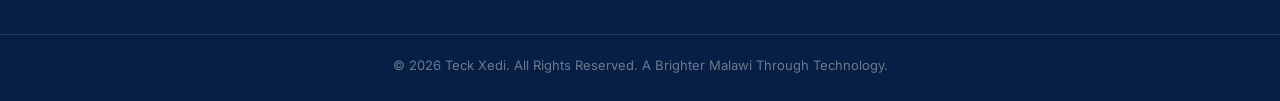
==== commit 27b826aa: "Add files via upload" ====
--- a/contact.html
+++ b/contact.html
@@ -15,7 +15,12 @@
 
 <header class="nav" aria-label="Primary">
   <a href="index.html" class="nav-logo" aria-label="Teck Xedi home">
-    <img src="assets/logo.svg" alt="Teck Xedi">
+    <svg class="logo-mark" width="140" height="40" viewBox="0 0 140 40" xmlns="http://www.w3.org/2000/svg" role="img" aria-label="Teck Xedi">
+      <rect x="0" y="4" width="32" height="32" rx="8" fill="#0B2A5B"/>
+      <path d="M10 14 L22 14 M16 14 L16 26" stroke="#F5B400" stroke-width="3" stroke-linecap="round"/>
+      <text x="40" y="26" font-family="Montserrat, sans-serif" font-weight="800" font-size="19" fill="#0B2A5B">Teck</text>
+      <text x="86" y="26" font-family="Montserrat, sans-serif" font-weight="800" font-size="19" fill="#F5B400">Xedi</text>
+    </svg>
   </a>
   <nav>
     <ul class="nav-links">
@@ -47,13 +52,10 @@
         </div>
       </div>
       <div class="contact-hero-visual">
-        <label class="upload-slot" data-slot-id="contact-portrait">
-          <input type="file" accept="image/*">
-          <svg width="28" height="28" viewBox="0 0 24 24" fill="none" stroke="currentColor" stroke-width="1.6"><rect x="3" y="6" width="18" height="14" rx="2"/><circle cx="12" cy="13" r="3.2"/><path d="M8 6l1.4-2h5.2L16 6"/></svg>
-          <span class="upload-label">Add photo</span>
-          <img alt="Gilbert Zeron Banda">
-          <button class="remove-btn" type="button" aria-label="Remove photo">✕</button>
-        </label>
+        <div class="upload-slot photo-fixed">
+            <img src="assets/founder-contact.jpg" alt="Gilbert Zeron Banda" loading="lazy" onerror="this.style.display='none'">
+            <svg width="28" height="28" viewBox="0 0 24 24" fill="none" stroke="currentColor" stroke-width="1.6"><rect x="3" y="6" width="18" height="14" rx="2"/><circle cx="12" cy="13" r="3.2"/><path d="M8 6l1.4-2h5.2L16 6"/></svg>
+          </div>
         <div class="float-quote">"Ideas grow faster when we build together."</div>
       </div>
     </div>
@@ -164,7 +166,12 @@
 <footer class="footer">
   <div class="container">
     <div class="footer-brand">
-      <img src="assets/logo-light.svg" alt="Teck Xedi" style="height:30px;">
+      <svg class="logo-mark" width="140" height="40" viewBox="0 0 140 40" xmlns="http://www.w3.org/2000/svg" role="img" aria-label="Teck Xedi">
+      <rect x="0" y="4" width="32" height="32" rx="8" fill="#F5B400"/>
+      <path d="M10 14 L22 14 M16 14 L16 26" stroke="#0B2A5B" stroke-width="3" stroke-linecap="round"/>
+      <text x="40" y="26" font-family="Montserrat, sans-serif" font-weight="800" font-size="19" fill="#FFFFFF">Teck</text>
+      <text x="86" y="26" font-family="Montserrat, sans-serif" font-weight="800" font-size="19" fill="#F5B400">Xedi</text>
+    </svg>
       <p>Ideas / Apps / Impact — a Malawian technology startup building software that matters.</p>
       <div class="footer-social">
         <a href="#" aria-label="LinkedIn"><svg width="16" height="16" viewBox="0 0 24 24" fill="currentColor"><path d="M4.98 3.5C4.98 4.88 3.87 6 2.5 6S0 4.88 0 3.5 1.12 1 2.5 1s2.48 1.12 2.48 2.5zM.2 8.98h4.6V23H.2V8.98zM8.4 8.98h4.4v1.9h.06c.6-1.1 2.1-2.3 4.3-2.3 4.6 0 5.4 3 5.4 6.9V23h-4.6v-6.6c0-1.6 0-3.6-2.2-3.6s-2.5 1.7-2.5 3.5V23H8.4V8.98z"/></svg></a>
--- a/style.css
+++ b/style.css
@@ -75,7 +75,7 @@
 :root[data-theme="dark"] .nav{background:rgba(10,18,32,0.75);}
 .nav.scrolled{border-bottom-color:var(--border); box-shadow:var(--shadow-sm);}
 .nav-logo{display:flex; align-items:center; gap:10px;}
-.nav-logo img{height:34px; width:auto;}
+.nav-logo img, .nav-logo svg{height:34px; width:auto;}
 .nav-links{display:flex; align-items:center; gap:36px; list-style:none; margin:0; padding:0;}
 .nav-links a{font-weight:600; font-size:15px; color:var(--text); position:relative; padding:6px 0;}
 .nav-links a::after{content:''; position:absolute; left:0; bottom:0; height:2px; width:0; background:var(--gold); transition:width .25s var(--ease);}
@@ -160,6 +160,11 @@
 .upload-slot.has-image .upload-label, .upload-slot.has-image svg{display:none;}
 .upload-slot .remove-btn{position:absolute; top:8px; right:8px; z-index:2; width:26px; height:26px; border-radius:50%; background:rgba(0,0,0,0.6); color:#fff; display:none; align-items:center; justify-content:center; font-size:14px;}
 .upload-slot.has-image .remove-btn{display:flex;}
+/* Fixed, owner-only photo slots: image is set by file name, not by visitors */
+.upload-slot.photo-fixed{cursor:default;}
+.upload-slot.photo-fixed input{display:none;}
+.upload-slot.photo-fixed img{position:absolute; inset:0; width:100%; height:100%; object-fit:cover; z-index:1;}
+.nav-logo .logo-mark, .footer-brand .logo-mark{display:block;}
 
 .hero-scroll{position:absolute; bottom:34px; left:32px; display:flex; align-items:center; gap:10px; color:rgba(255,255,255,0.55); font-size:13px;}
 .hero-scroll .dot{width:8px; height:8px; border-radius:50%; border:1.5px solid rgba(255,255,255,0.5); animation:pulse 2s infinite;}
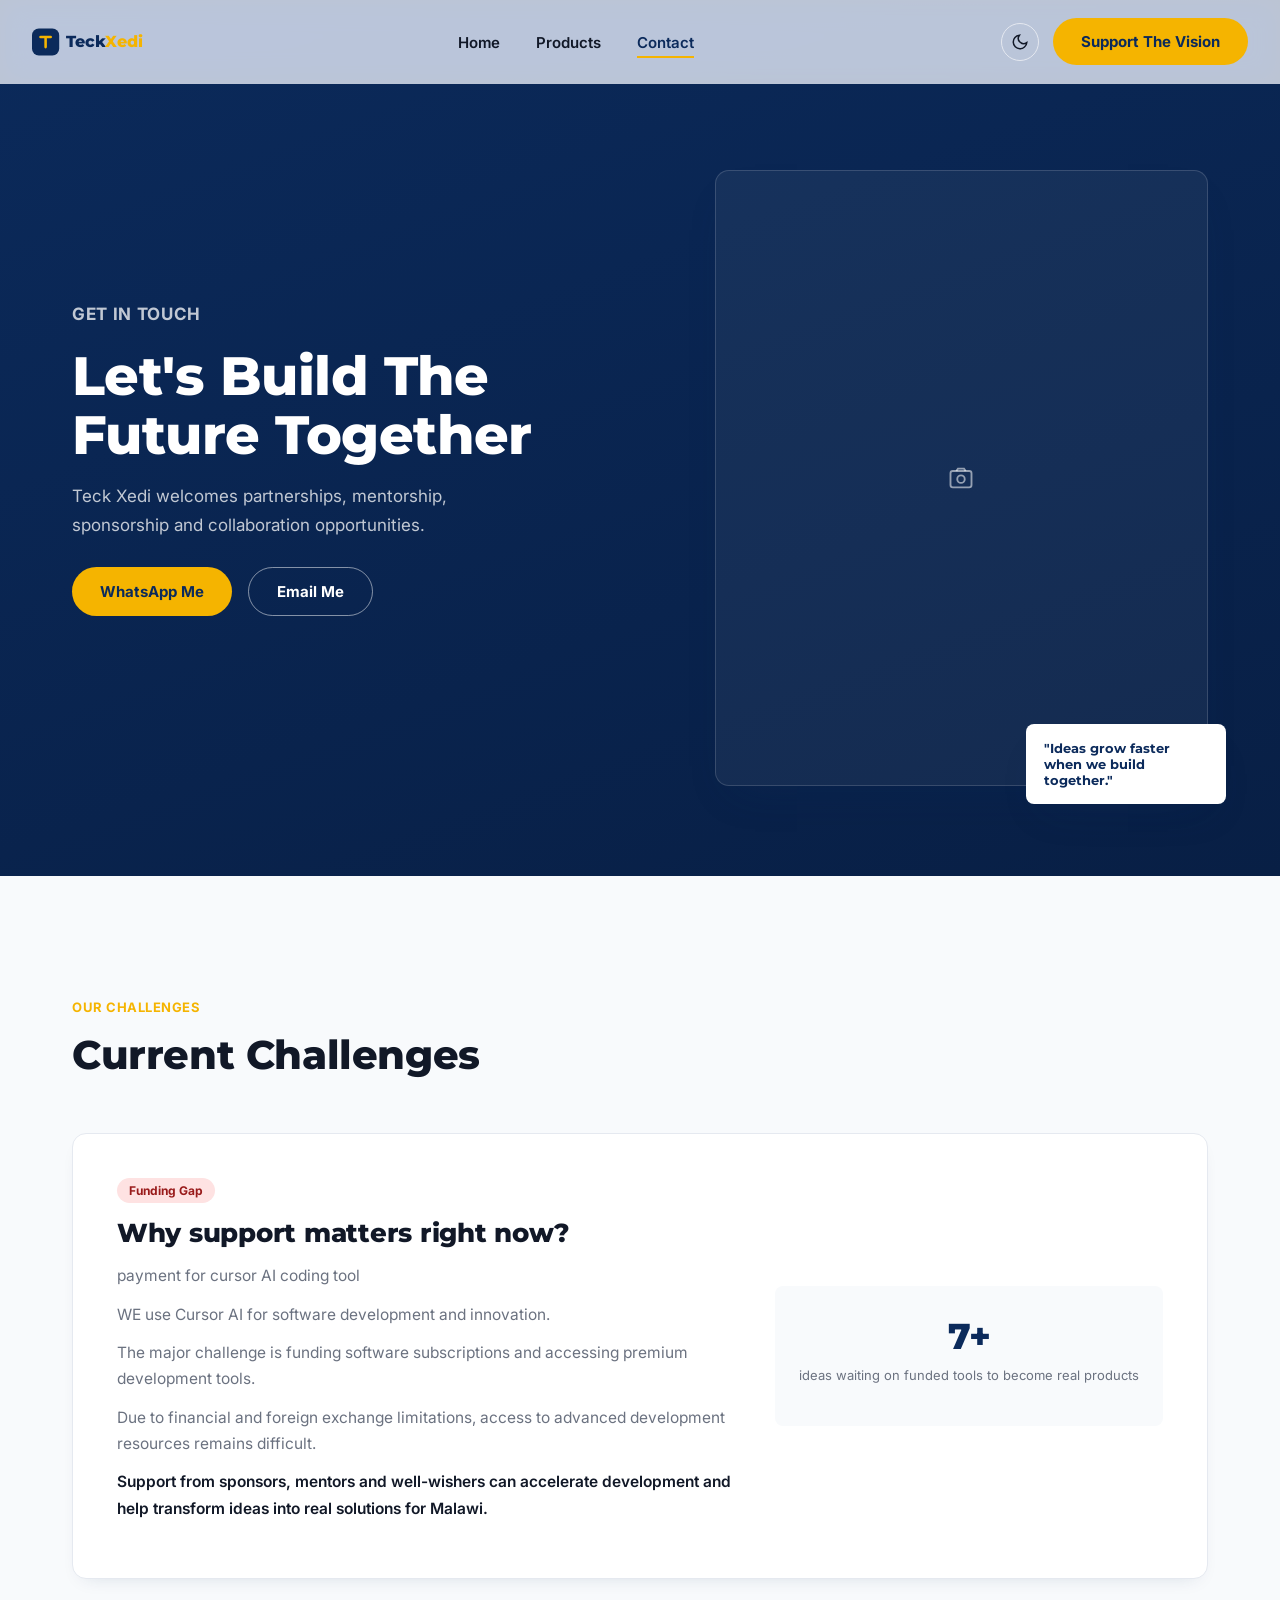
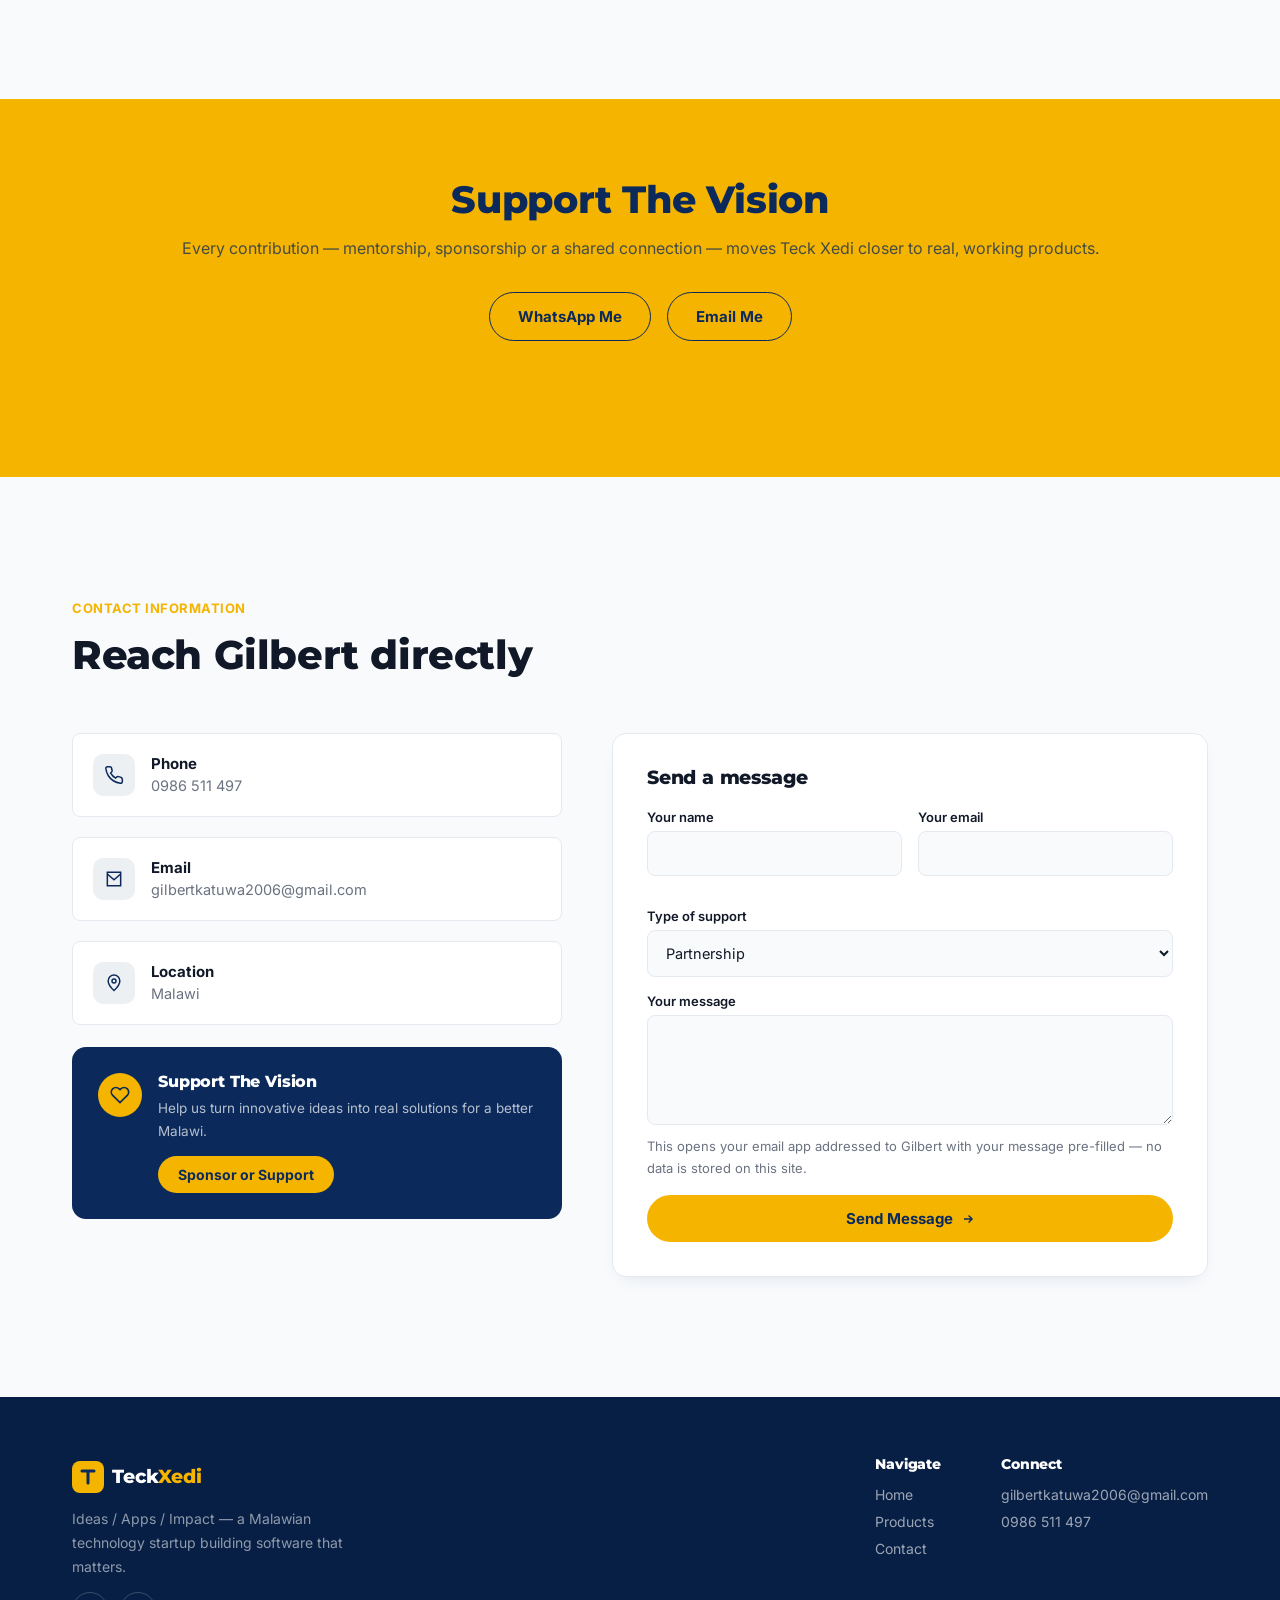
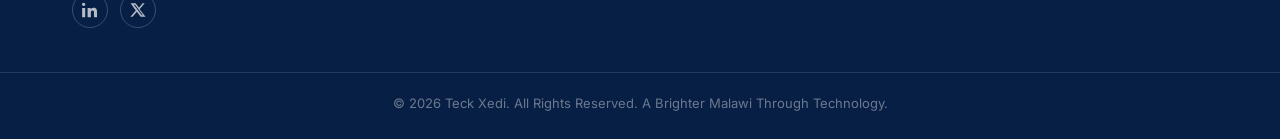
==== commit f9ee19f3: "Revise support message in contact.html Updated text to clarify the importance of support and the use" ====
--- a/contact.html
+++ b/contact.html
@@ -70,8 +70,9 @@
       <div class="challenge-card reveal">
         <div>
           <span class="badge-soft">Funding Gap</span>
-          <h2>Why support matters right now</h2>
-          <p>The founder uses Cursor AI for software development and innovation.</p>
+          <h2>Why support matters right now?</h2>
+          <p>payment for cursor AI coding tool</p>  
+          <p>WE use Cursor AI for software development and innovation.</p>
           <p>The major challenge is funding software subscriptions and accessing premium development tools.</p>
           <p>Due to financial and foreign exchange limitations, access to advanced development resources remains difficult.</p>
           <p style="color:var(--text); font-weight:600;">Support from sponsors, mentors and well-wishers can accelerate development and help transform ideas into real solutions for Malawi.</p>
--- a/style.css
+++ b/style.css
@@ -358,3 +358,63 @@
   .portrait-frame{transition:none !important;}
   *{scroll-behavior:auto !important;}
 }
+/* =========================================================
+   MOBILE FIX PATCH — paste at the very BOTTOM of style.css
+   ========================================================= */
+
+/* 1. Desktop: the mobile-menu-only button must stay hidden */
+.nav-links .nav-cta-mobile{display:none;}
+
+@media (max-width:900px){
+
+  /* 2. Navbar: compact, nothing overflows, menu button always visible */
+  .nav{padding:10px 16px;}
+  .nav .nav-cta{display:none;}               /* big gold button moves into the menu */
+  .nav-right{gap:8px;}
+  .theme-toggle{width:44px;height:44px;}
+  .nav-toggle{width:44px;height:44px;align-items:center;justify-content:center;}
+  .nav-toggle span{width:22px;}
+  .nav-logo svg,.nav-logo img{height:30px;}
+
+  /* 3. Dropdown menu sits exactly under the navbar, with a proper gold button */
+  .nav-links{position:absolute;top:100%;left:0;right:0;}
+  .nav-links .nav-cta-mobile{display:block;border-bottom:none;}
+  .nav-links .nav-cta-mobile a{display:flex;justify-content:center;padding:14px 24px;margin:14px 0 4px;color:var(--navy);}
+  .nav-links .nav-cta-mobile a::after{display:none;}
+
+  /* 4. Hero: a tidy photo collage instead of overlapping floating photos */
+  .hero{min-height:auto;padding:96px 0 56px;}
+  .hero-scroll{display:none;}
+  .hero-visual{height:auto;max-width:440px;margin:32px auto 0;display:grid;grid-template-columns:1fr 1fr;gap:12px;}
+  .portrait-frame{position:relative !important;inset:auto !important;width:100% !important;transform:none !important;}
+  .portrait-frame.p1{grid-column:1 / -1;}
+  .portrait-frame.p1 .upload-slot{aspect-ratio:1/1;}
+  .portrait-frame.p2 .upload-slot,
+  .portrait-frame.p3 .upload-slot{aspect-ratio:4/5;}
+  .portrait-frame img{object-position:center 30%;}   /* keeps faces in frame */
+
+  /* 5. Tighter spacing on phones */
+  section{padding:56px 0;}
+  .products-hero{padding:120px 0 48px;}
+  .products-hero .quote{text-align:left;max-width:none;}
+  .contact-hero{padding:120px 0 56px;}
+  .contact-hero-visual{max-width:340px;}
+  .contact-hero-visual .upload-slot{aspect-ratio:1/1;}
+  .challenge-card{padding:26px;}
+  .form-card{padding:24px;}
+  .cta-band{padding:56px 0;}
+  .footer-links{gap:36px;}
+
+  /* 6. Product filter becomes a swipeable single row */
+  .filter-bar{flex-wrap:nowrap;overflow-x:auto;margin:-30px -20px 36px;padding:0 20px 8px;scrollbar-width:none;}
+  .filter-bar::-webkit-scrollbar{display:none;}
+  .filter-bar button{flex:0 0 auto;}
+
+  /* 7. 16px inputs stop iPhones from zooming in when you tap a field */
+  .field input,.field select,.field textarea{font-size:16px;}
+}
+
+@media (max-width:480px){
+  .hero-stats{gap:20px;flex-wrap:wrap;}
+  .btn{padding:13px 22px;}
+}
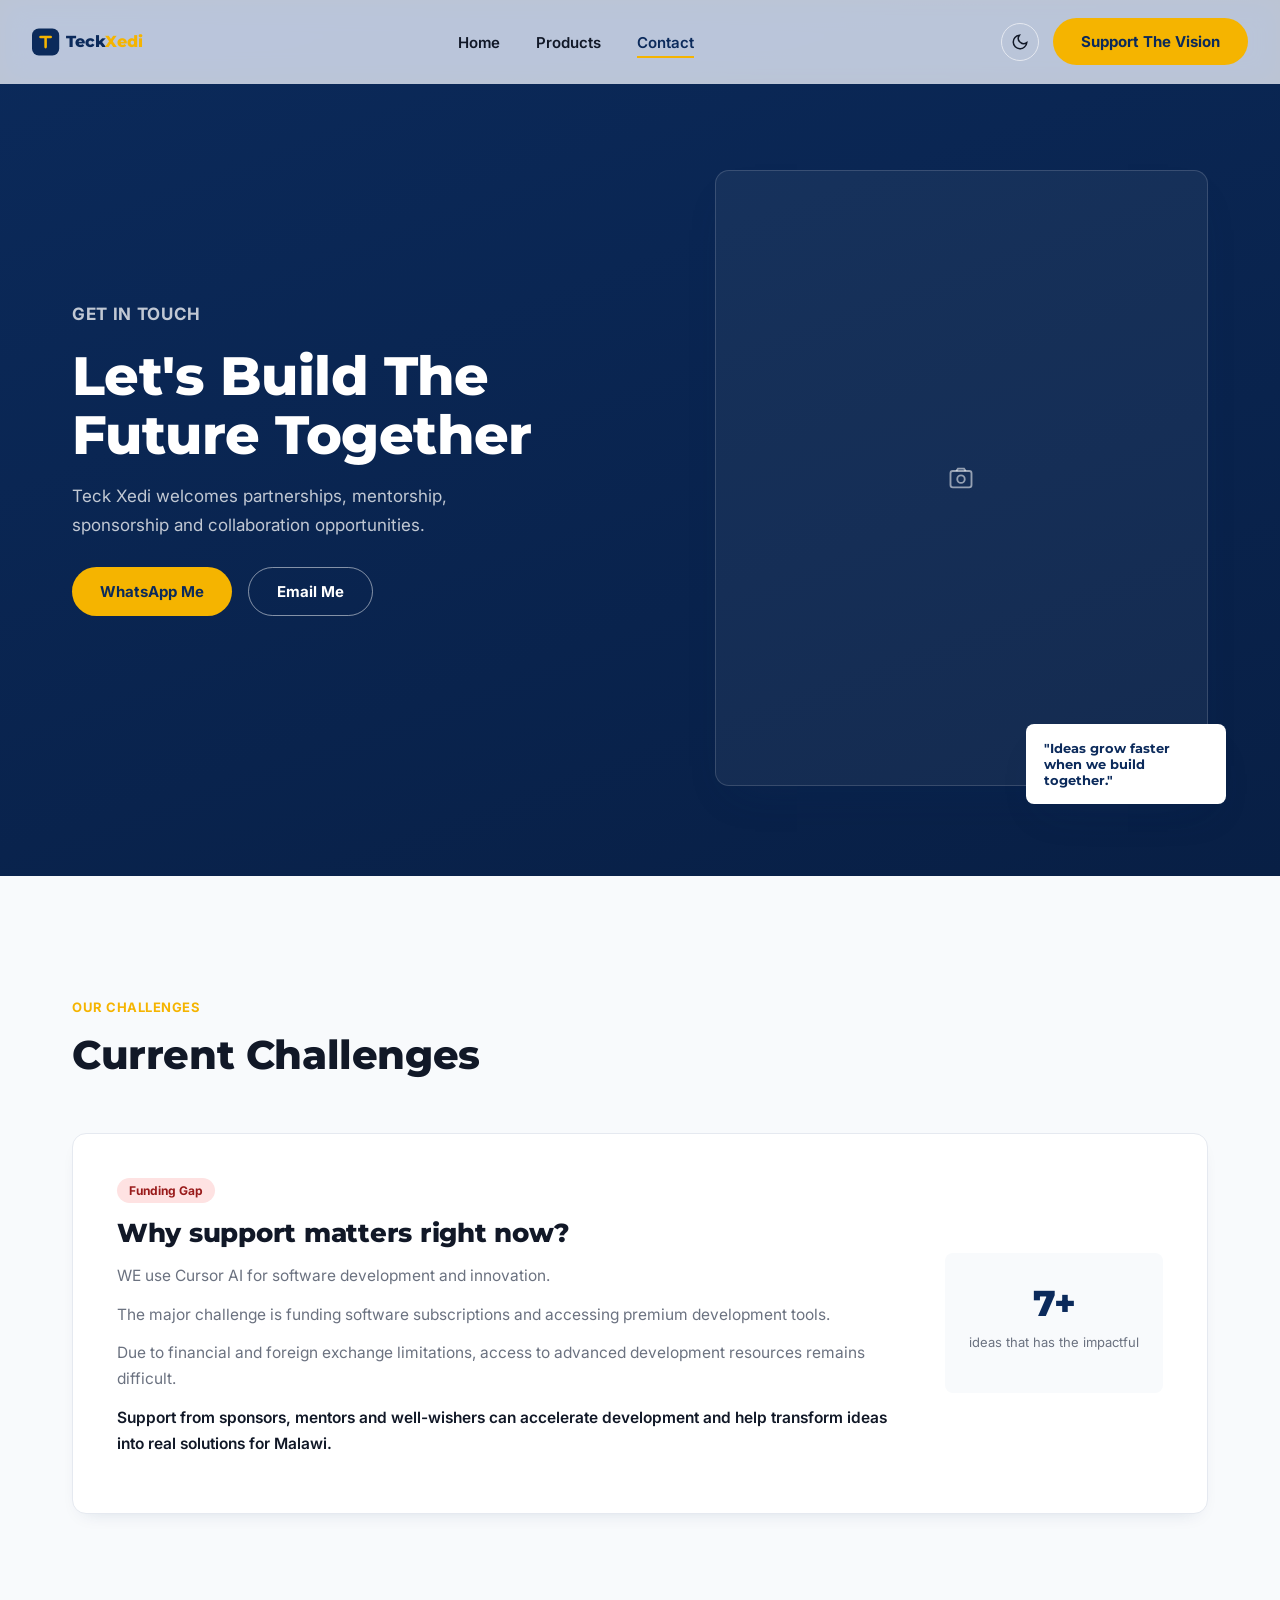
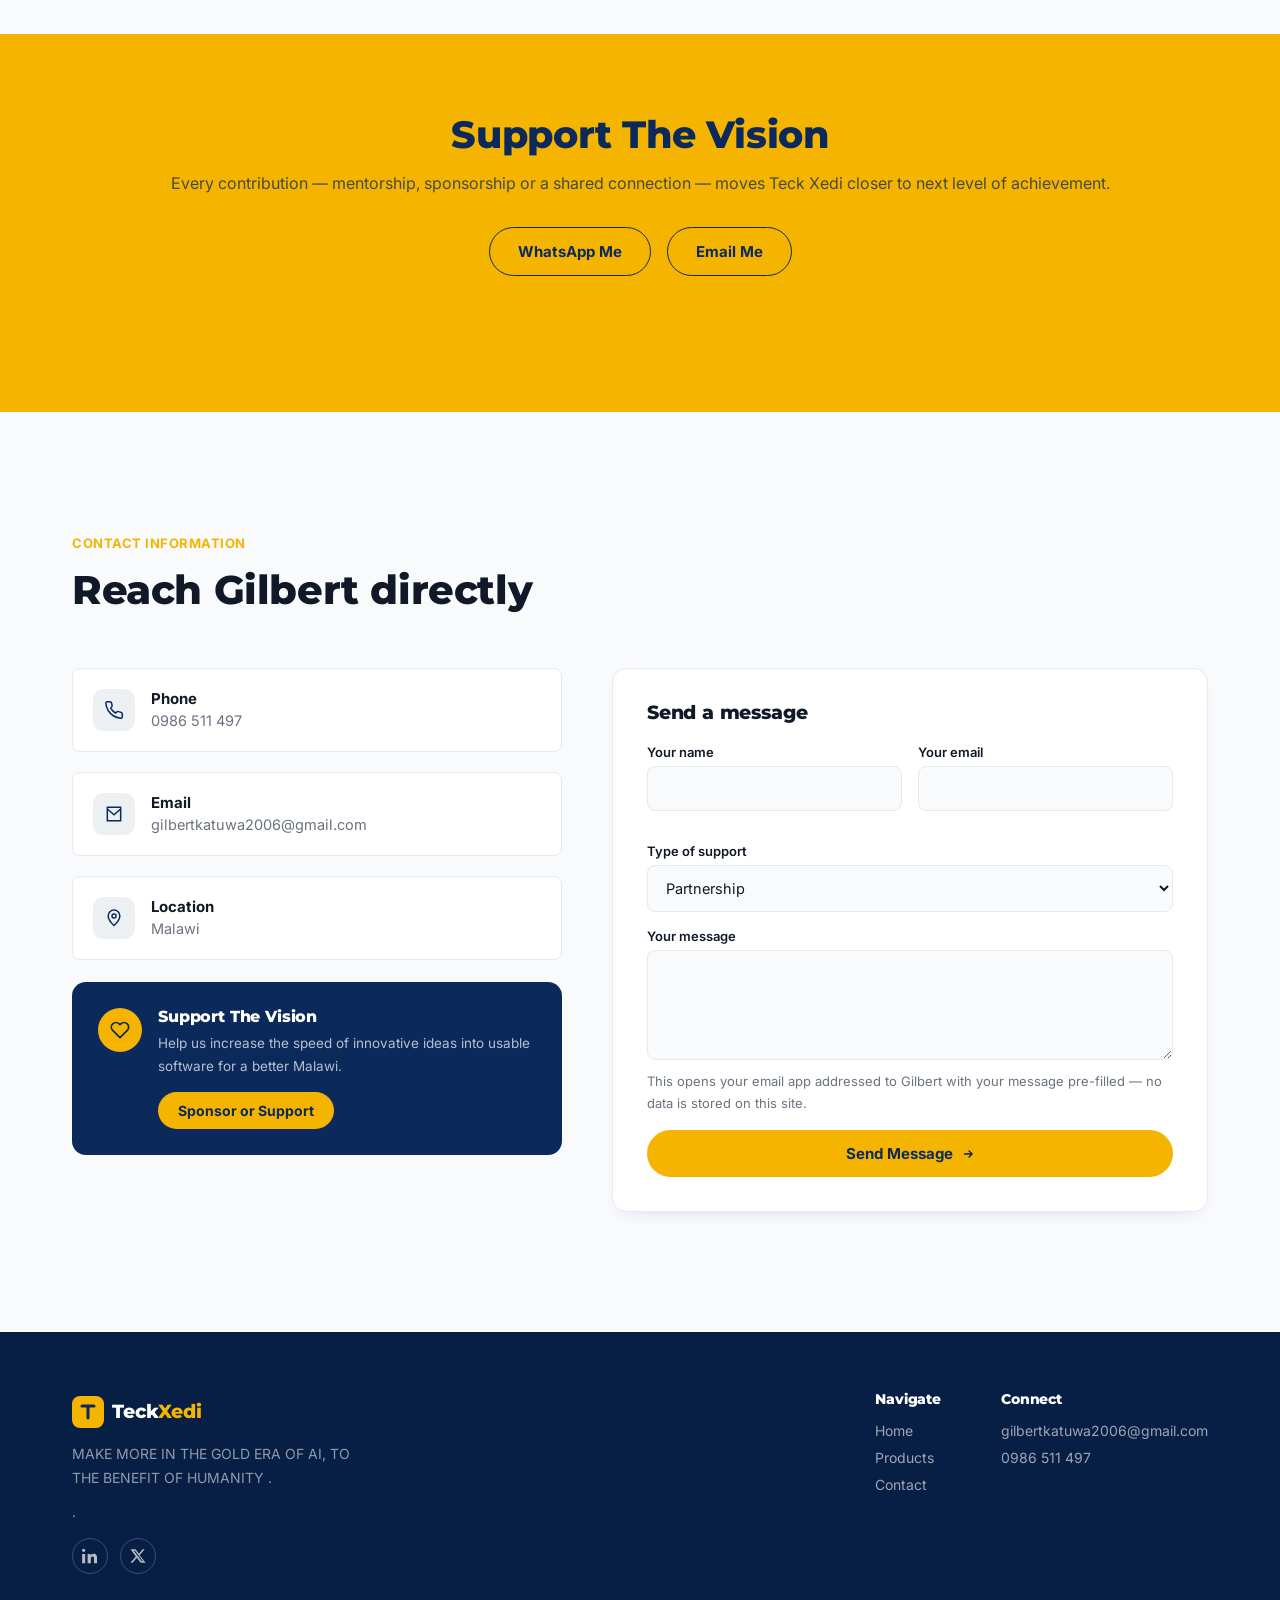
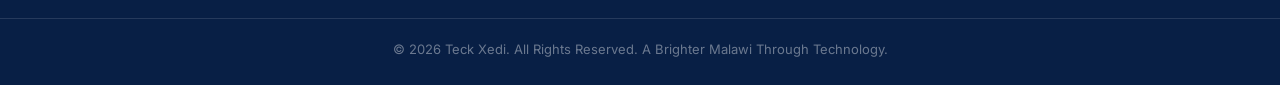
==== commit 13df1e23: "Update content in contact.html for clarity" ====
--- a/contact.html
+++ b/contact.html
@@ -70,8 +70,7 @@
       <div class="challenge-card reveal">
         <div>
           <span class="badge-soft">Funding Gap</span>
-          <h2>Why support matters right now?</h2>
-          <p>payment for cursor AI coding tool</p>  
+          <h2>Why support matters right now?</h2> 
           <p>WE use Cursor AI for software development and innovation.</p>
           <p>The major challenge is funding software subscriptions and accessing premium development tools.</p>
           <p>Due to financial and foreign exchange limitations, access to advanced development resources remains difficult.</p>
@@ -79,7 +78,7 @@
         </div>
         <div class="challenge-side">
           <div class="num">7+</div>
-          <p>ideas waiting on funded tools to become real products</p>
+          <p>ideas that has the impactful</p>
         </div>
       </div>
     </div>
@@ -88,7 +87,7 @@
   <section class="cta-band" id="support">
     <div class="container">
       <h2>Support The Vision</h2>
-      <p>Every contribution — mentorship, sponsorship or a shared connection — moves Teck Xedi closer to real, working products.</p>
+      <p>Every contribution — mentorship, sponsorship or a shared connection — moves Teck Xedi closer to next level of achievement.</p>
       <div class="hero-actions">
         <a href="https://wa.me/265986511497" target="_blank" rel="noopener" class="btn btn-outline">WhatsApp Me</a>
         <a href="mailto:gilbertkatuwa2006@gmail.com" class="btn btn-outline">Email Me</a>
@@ -122,7 +121,7 @@
             <div class="icon"><svg width="20" height="20" viewBox="0 0 24 24" fill="none" stroke="#0B2A5B" stroke-width="2"><path d="M20.8 4.6a5.5 5.5 0 00-7.8 0L12 5.6l-1-1a5.5 5.5 0 10-7.8 7.8l1 1L12 21l7.8-7.6 1-1a5.5 5.5 0 000-7.8z"/></svg></div>
             <div>
               <h4>Support The Vision</h4>
-              <p>Help us turn innovative ideas into real solutions for a better Malawi.</p>
+              <p>Help us increase the speed of innovative ideas into usable software for a better Malawi.</p>
               <a href="mailto:gilbertkatuwa2006@gmail.com" class="btn btn-gold" style="padding:10px 20px; font-size:14px;">Sponsor or Support</a>
             </div>
           </div>
@@ -173,7 +172,8 @@
       <text x="40" y="26" font-family="Montserrat, sans-serif" font-weight="800" font-size="19" fill="#FFFFFF">Teck</text>
       <text x="86" y="26" font-family="Montserrat, sans-serif" font-weight="800" font-size="19" fill="#F5B400">Xedi</text>
     </svg>
-      <p>Ideas / Apps / Impact — a Malawian technology startup building software that matters.</p>
+        <p class="big"> MAKE MORE IN THE GOLD ERA OF AI, TO THE BENEFIT OF HUMANITY <span class="highlight">.</span></p>
+      <p>.</p>
       <div class="footer-social">
         <a href="#" aria-label="LinkedIn"><svg width="16" height="16" viewBox="0 0 24 24" fill="currentColor"><path d="M4.98 3.5C4.98 4.88 3.87 6 2.5 6S0 4.88 0 3.5 1.12 1 2.5 1s2.48 1.12 2.48 2.5zM.2 8.98h4.6V23H.2V8.98zM8.4 8.98h4.4v1.9h.06c.6-1.1 2.1-2.3 4.3-2.3 4.6 0 5.4 3 5.4 6.9V23h-4.6v-6.6c0-1.6 0-3.6-2.2-3.6s-2.5 1.7-2.5 3.5V23H8.4V8.98z"/></svg></a>
         <a href="#" aria-label="X"><svg width="16" height="16" viewBox="0 0 24 24" fill="currentColor"><path d="M18.9 2H22l-7.6 8.7L23.3 22h-7.3l-5.7-7.4L3.8 22H.6l8.1-9.3L.9 2h7.5l5.1 6.8L18.9 2zm-1.3 18h1.8L7.5 4H5.6l12 16z"/></svg></a>
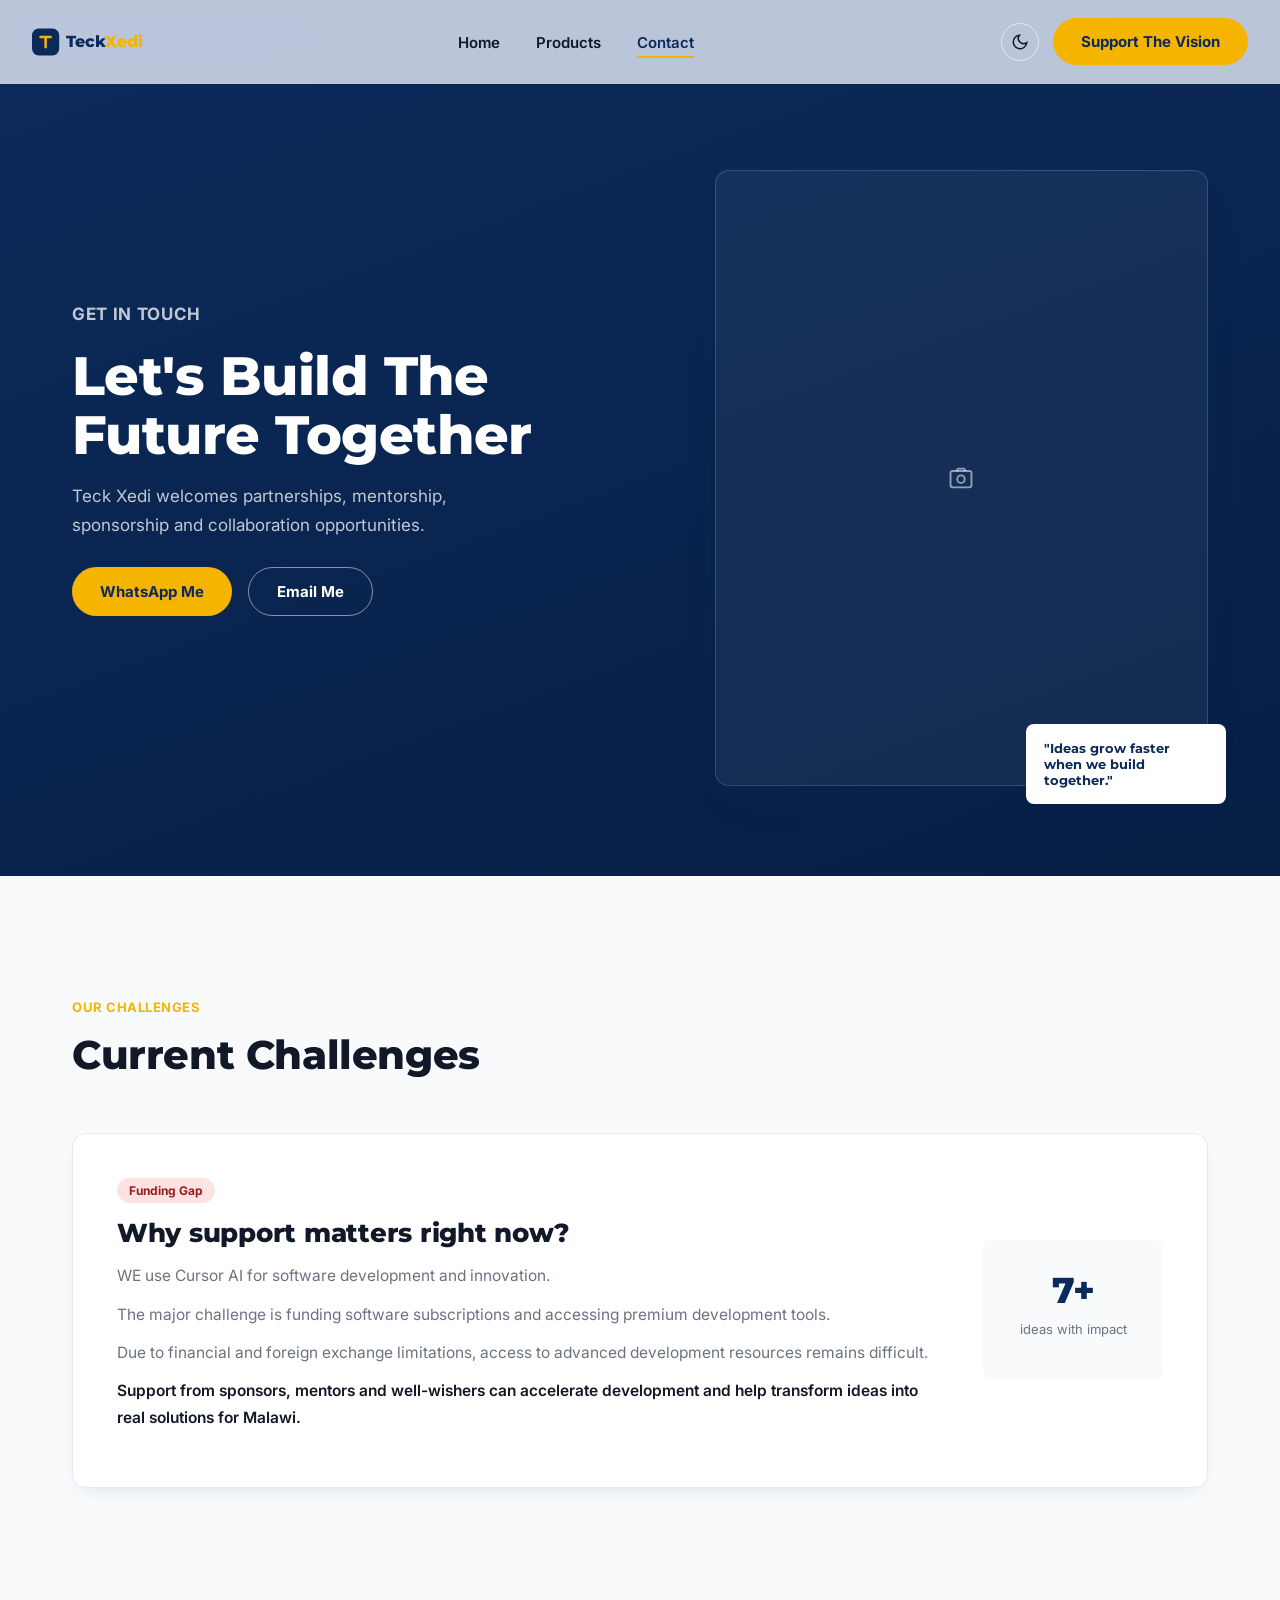
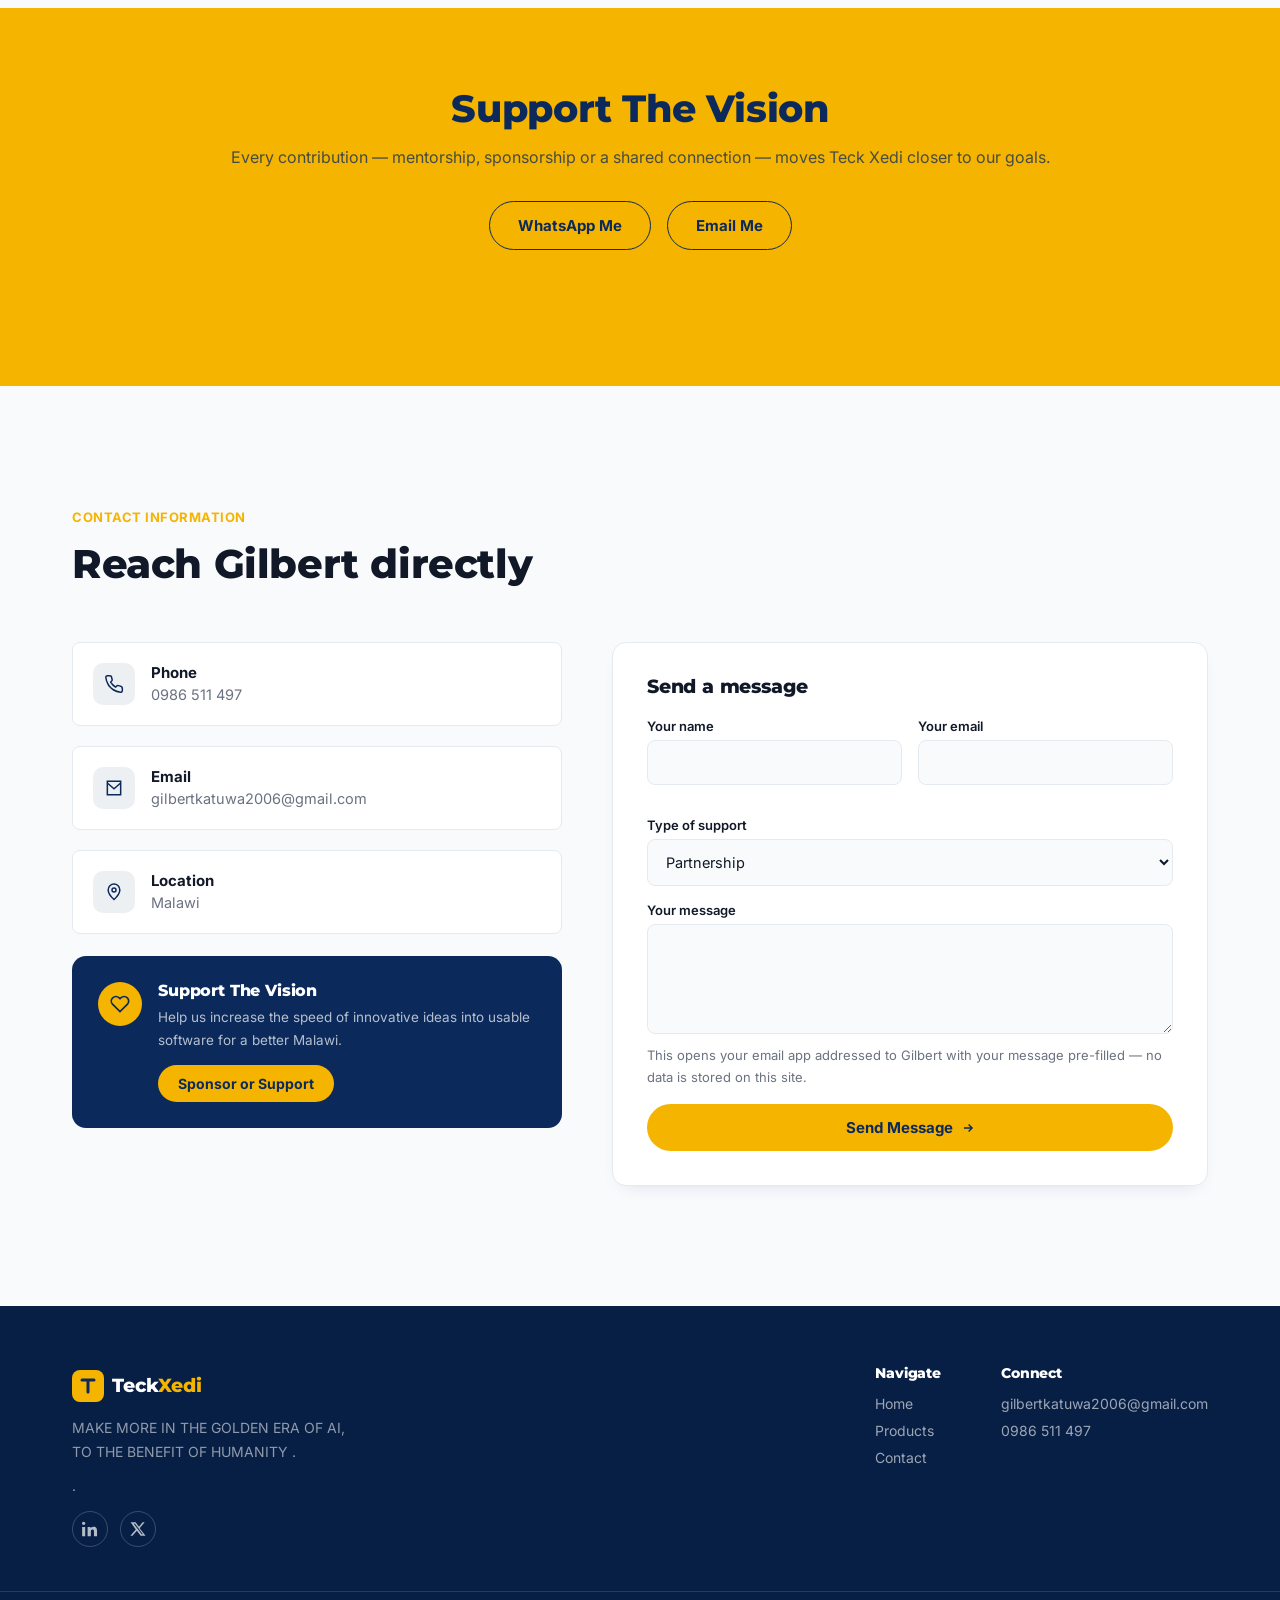
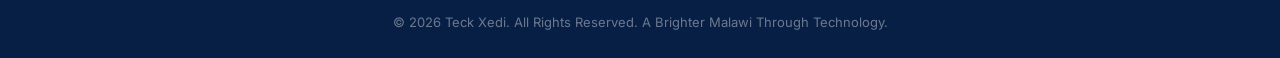
==== commit 4ab16cd6: "Correct wording and improve phrasing in contact.html" ====
--- a/contact.html
+++ b/contact.html
@@ -78,7 +78,7 @@
         </div>
         <div class="challenge-side">
           <div class="num">7+</div>
-          <p>ideas that has the impactful</p>
+          <p>ideas with impact</p>
         </div>
       </div>
     </div>
@@ -87,7 +87,7 @@
   <section class="cta-band" id="support">
     <div class="container">
       <h2>Support The Vision</h2>
-      <p>Every contribution — mentorship, sponsorship or a shared connection — moves Teck Xedi closer to next level of achievement.</p>
+      <p>Every contribution — mentorship, sponsorship or a shared connection — moves Teck Xedi closer to our goals.</p>
       <div class="hero-actions">
         <a href="https://wa.me/265986511497" target="_blank" rel="noopener" class="btn btn-outline">WhatsApp Me</a>
         <a href="mailto:gilbertkatuwa2006@gmail.com" class="btn btn-outline">Email Me</a>
@@ -172,7 +172,7 @@
       <text x="40" y="26" font-family="Montserrat, sans-serif" font-weight="800" font-size="19" fill="#FFFFFF">Teck</text>
       <text x="86" y="26" font-family="Montserrat, sans-serif" font-weight="800" font-size="19" fill="#F5B400">Xedi</text>
     </svg>
-        <p class="big"> MAKE MORE IN THE GOLD ERA OF AI, TO THE BENEFIT OF HUMANITY <span class="highlight">.</span></p>
+        <p class="big"> MAKE MORE IN THE GOLDEN ERA OF AI, TO THE BENEFIT OF HUMANITY <span class="highlight">.</span></p>
       <p>.</p>
       <div class="footer-social">
         <a href="#" aria-label="LinkedIn"><svg width="16" height="16" viewBox="0 0 24 24" fill="currentColor"><path d="M4.98 3.5C4.98 4.88 3.87 6 2.5 6S0 4.88 0 3.5 1.12 1 2.5 1s2.48 1.12 2.48 2.5zM.2 8.98h4.6V23H.2V8.98zM8.4 8.98h4.4v1.9h.06c.6-1.1 2.1-2.3 4.3-2.3 4.6 0 5.4 3 5.4 6.9V23h-4.6v-6.6c0-1.6 0-3.6-2.2-3.6s-2.5 1.7-2.5 3.5V23H8.4V8.98z"/></svg></a>
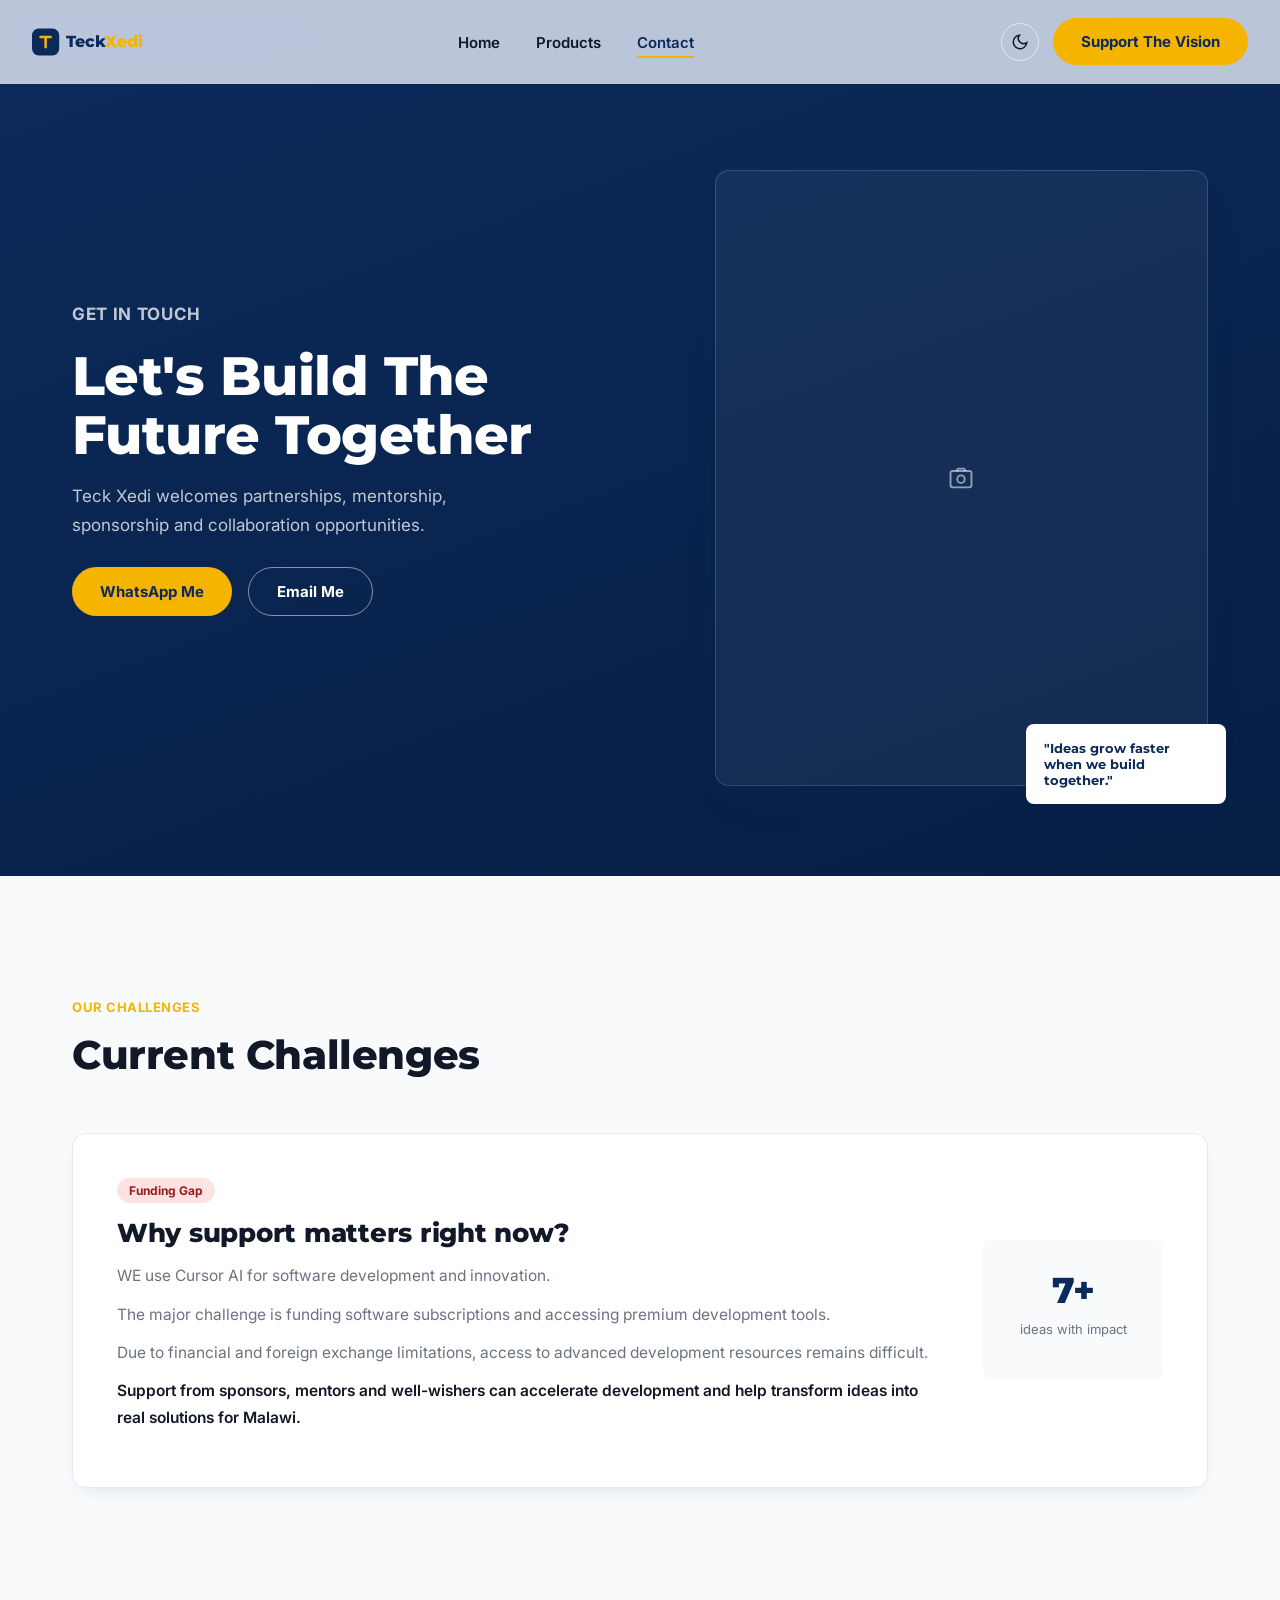
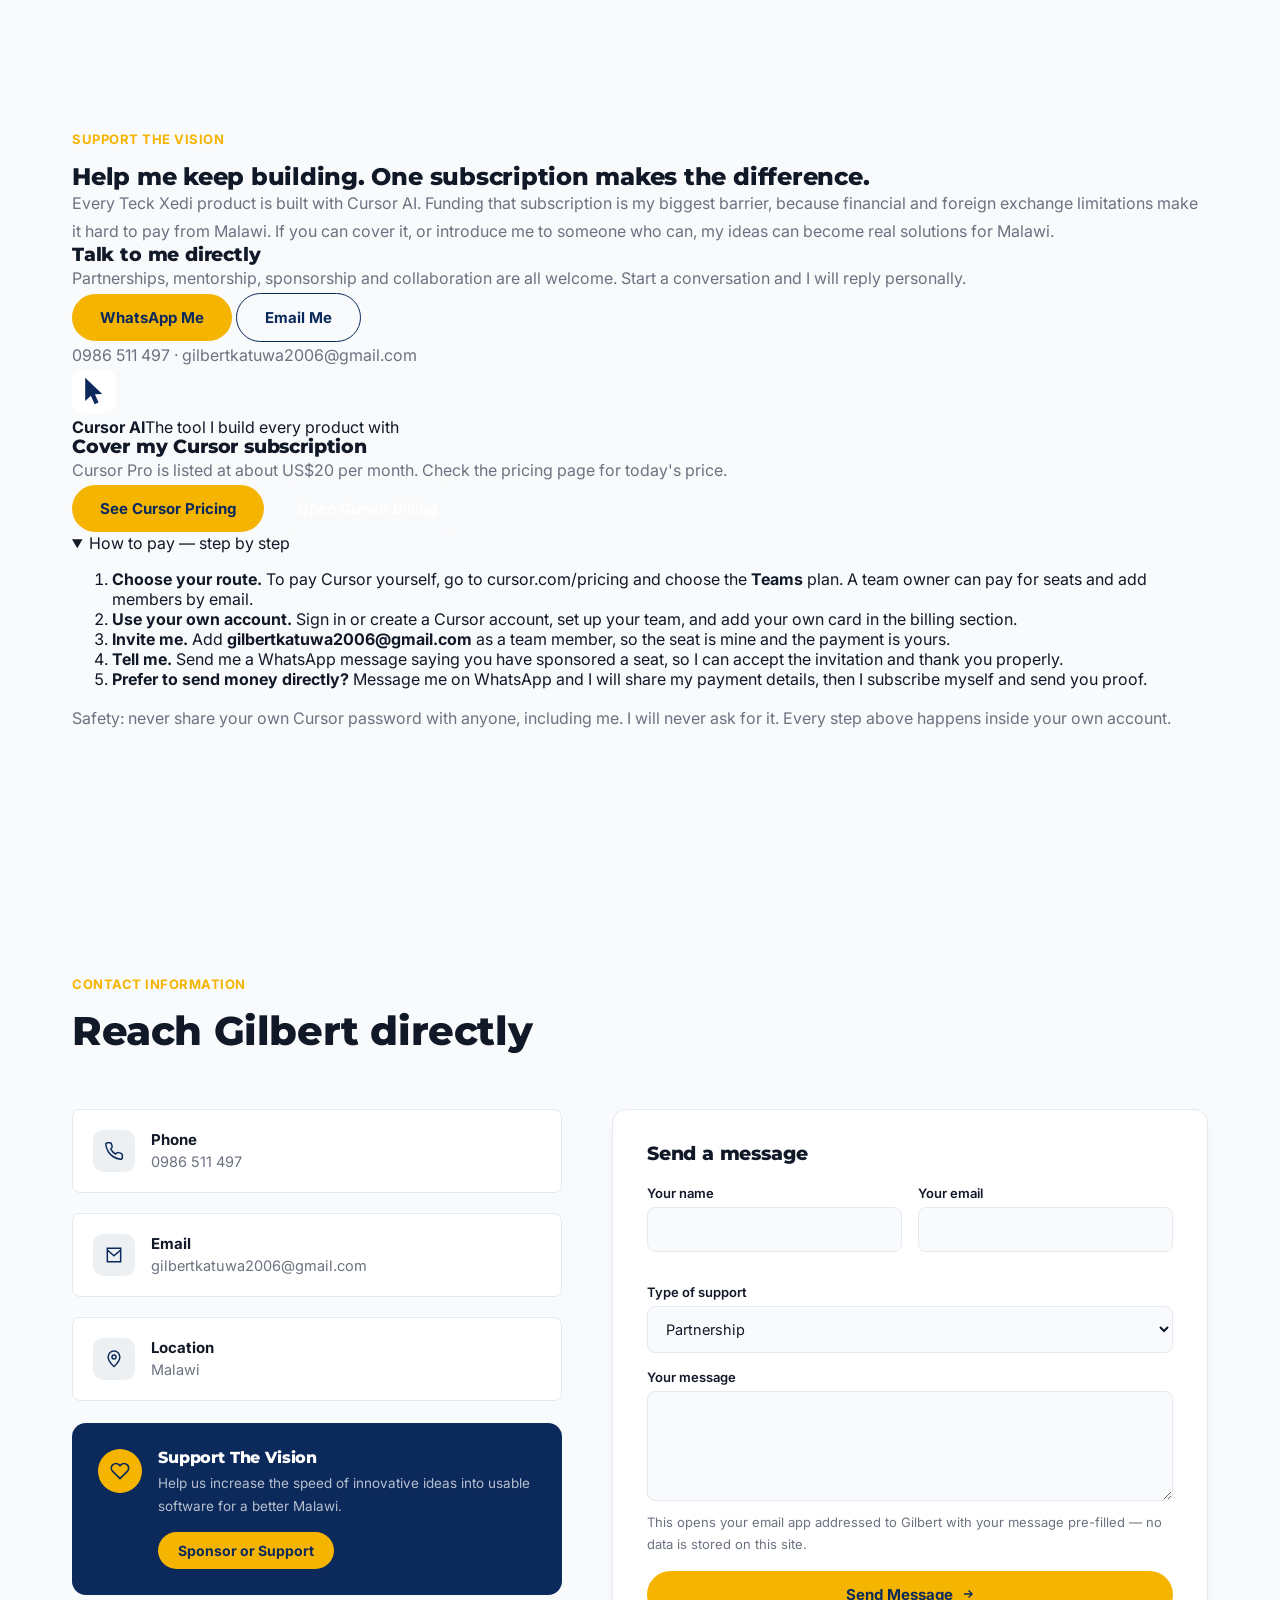
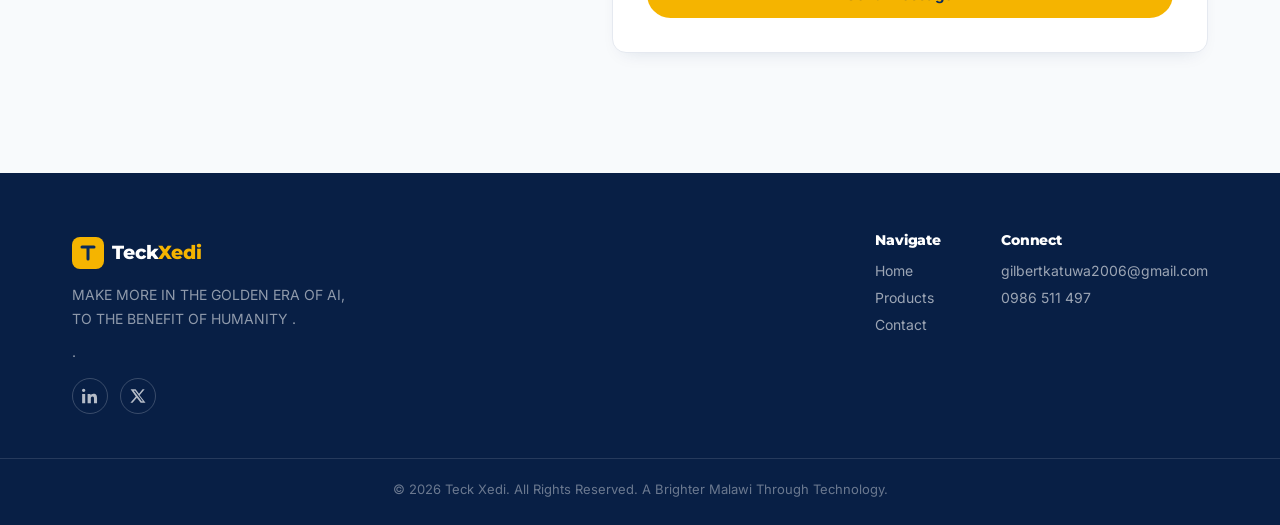
==== commit a214fd11: "Implement support section with contact and subscription info Added support section for direct contac" ====
--- a/contact.html
+++ b/contact.html
@@ -83,17 +83,63 @@
       </div>
     </div>
   </section>
-
-  <section class="cta-band" id="support">
-    <div class="container">
-      <h2>Support The Vision</h2>
-      <p>Every contribution — mentorship, sponsorship or a shared connection — moves Teck Xedi closer to our goals.</p>
-      <div class="hero-actions">
-        <a href="https://wa.me/265986511497" target="_blank" rel="noopener" class="btn btn-outline">WhatsApp Me</a>
-        <a href="mailto:gilbertkatuwa2006@gmail.com" class="btn btn-outline">Email Me</a>
-      </div>
-    </div>
-  </section>
+<!-- ===== SUPPORT SPLIT: talk to me (left) + Cursor AI subscription (right) ===== -->
+<section class="support-split" id="support">
+  <div class="container">
+    <div class="support-head reveal">
+      <p class="eyebrow">SUPPORT THE VISION</p>
+      <h2>Help me keep building. One subscription makes the difference.</h2>
+      <p>Every Teck Xedi product is built with Cursor AI. Funding that subscription is my biggest barrier, because financial and foreign exchange limitations make it hard to pay from Malawi. If you can cover it, or introduce me to someone who can, my ideas can become real solutions for Malawi.</p>
+    </div>
+
+    <div class="support-grid">
+      <!-- LEFT HALF: direct contact -->
+      <div class="support-box support-direct reveal">
+        <h3>Talk to me directly</h3>
+        <p>Partnerships, mentorship, sponsorship and collaboration are all welcome. Start a conversation and I will reply personally.</p>
+        <div class="support-actions">
+          <a href="https://wa.me/265986511497" target="_blank" rel="noopener noreferrer" class="btn btn-gold">WhatsApp Me</a>
+          <a href="mailto:gilbertkatuwa2006@gmail.com" class="btn btn-outline">Email Me</a>
+        </div>
+        <p class="support-small">0986 511 497 · gilbertkatuwa2006@gmail.com</p>
+      </div>
+
+      <!-- RIGHT HALF: Cursor AI subscription -->
+      <div class="support-box support-cursor reveal">
+        <div class="cursor-brand">
+          <!-- Simple pointer icon (not the official Cursor logo) -->
+          <svg width="44" height="44" viewBox="0 0 40 40" aria-hidden="true">
+            <rect width="40" height="40" rx="10" fill="#FFFFFF"/>
+            <path d="M12 8 L12 29 L17.2 24.4 L20.6 32 L24.2 30.4 L20.8 23 L27.5 22.8 Z" fill="#0B2A5B"/>
+          </svg>
+          <div><strong>Cursor AI</strong><span>The tool I build every product with</span></div>
+        </div>
+
+        <h3>Cover my Cursor subscription</h3>
+        <p>Cursor Pro is listed at about US$20 per month. Check the pricing page for today's price.</p>
+
+        <div class="support-actions">
+          <a href="https://cursor.com/pricing" target="_blank" rel="noopener noreferrer" class="btn btn-gold">See Cursor Pricing</a>
+          <a href="https://cursor.com/dashboard" target="_blank" rel="noopener noreferrer" class="btn btn-ghost-light">Open Cursor Billing</a>
+        </div>
+
+        <details class="pay-guide" open>
+          <summary>How to pay — step by step</summary>
+          <ol>
+            <li><strong>Choose your route.</strong> To pay Cursor yourself, go to <a href="https://cursor.com/pricing" target="_blank" rel="noopener noreferrer">cursor.com/pricing</a> and choose the <strong>Teams</strong> plan. A team owner can pay for seats and add members by email.</li>
+            <li><strong>Use your own account.</strong> Sign in or create a Cursor account, set up your team, and add your own card in the billing section.</li>
+            <li><strong>Invite me.</strong> Add <strong>gilbertkatuwa2006@gmail.com</strong> as a team member, so the seat is mine and the payment is yours.</li>
+            <li><strong>Tell me.</strong> Send me a WhatsApp message saying you have sponsored a seat, so I can accept the invitation and thank you properly.</li>
+            <li><strong>Prefer to send money directly?</strong> Message me on WhatsApp and I will share my payment details, then I subscribe myself and send you proof.</li>
+          </ol>
+          <!-- OWNER NOTE: to show payment details publicly, add them in a new <li> above. -->
+          <p class="pay-note">Safety: never share your own Cursor password with anyone, including me. I will never ask for it. Every step above happens inside your own account.</p>
+        </details>
+      </div>
+    </div>
+  </div>
+</section>
+ 
 
   <section>
     <div class="container">
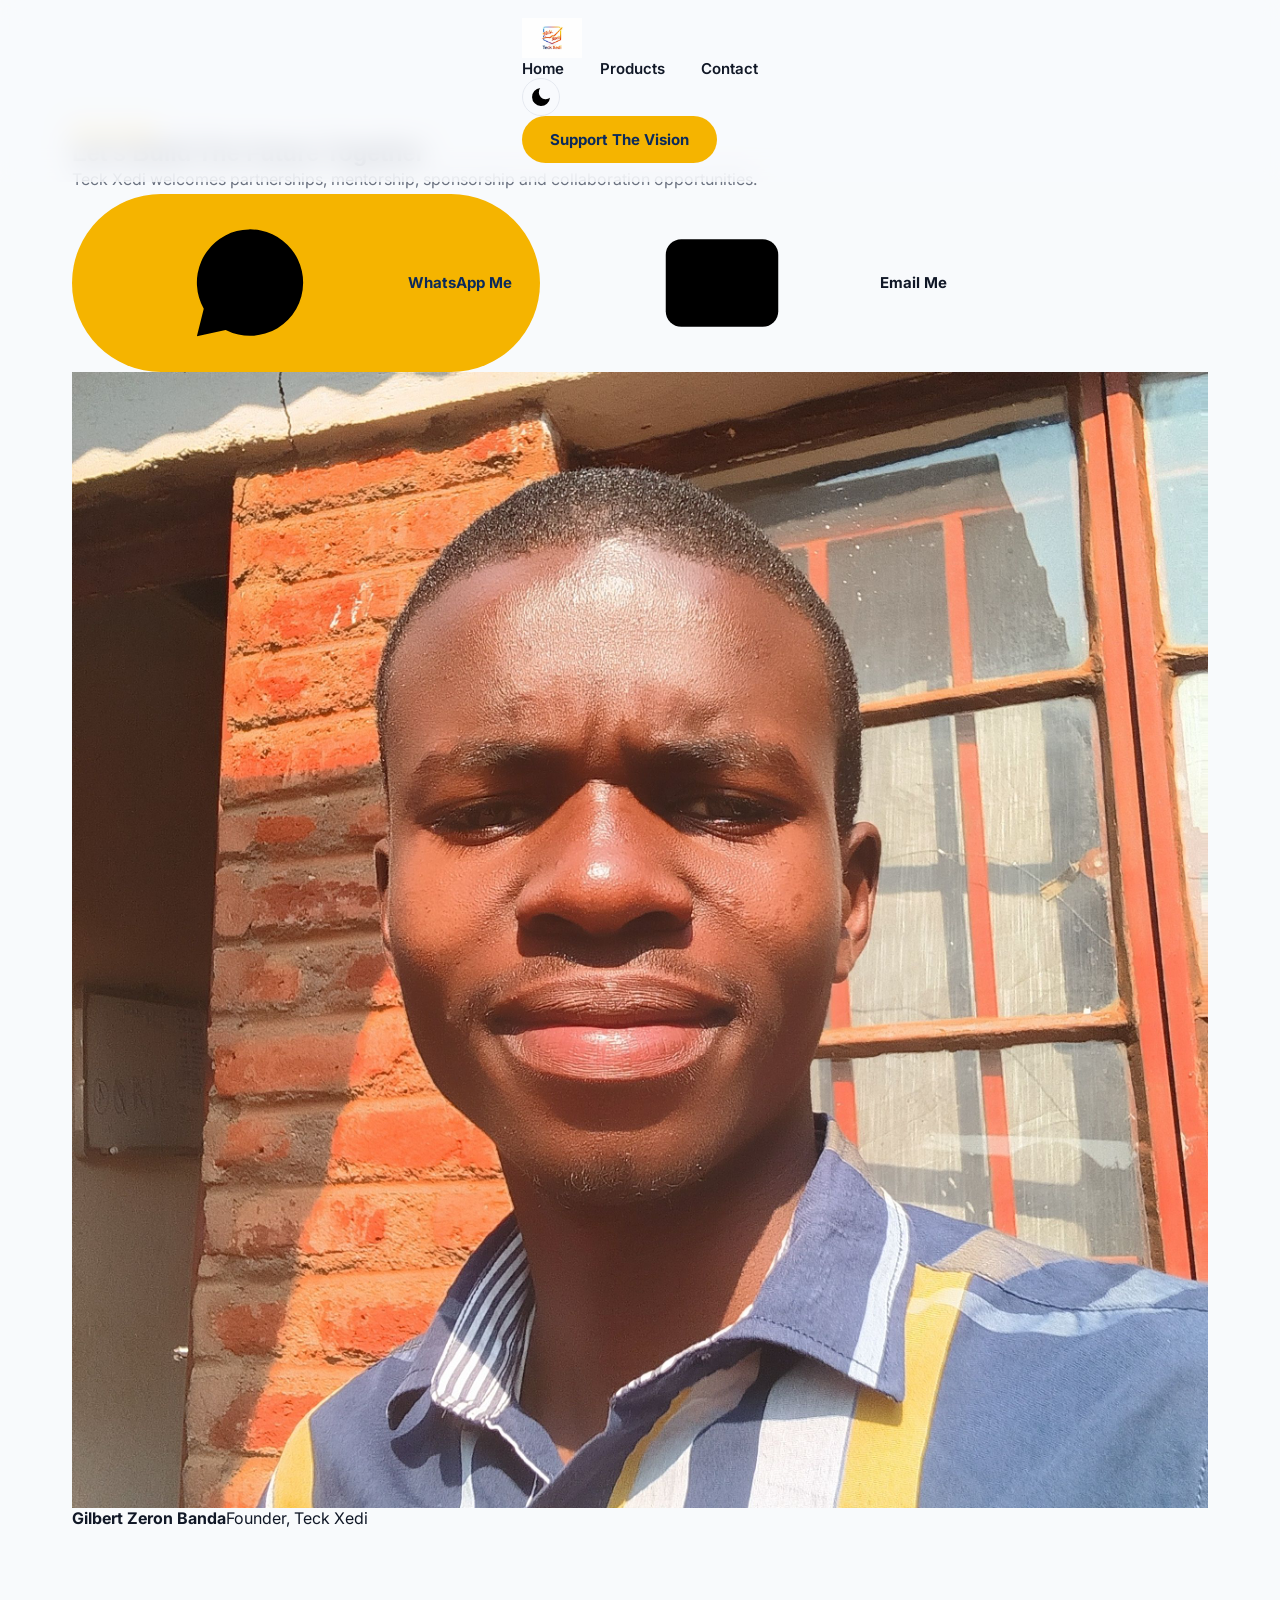
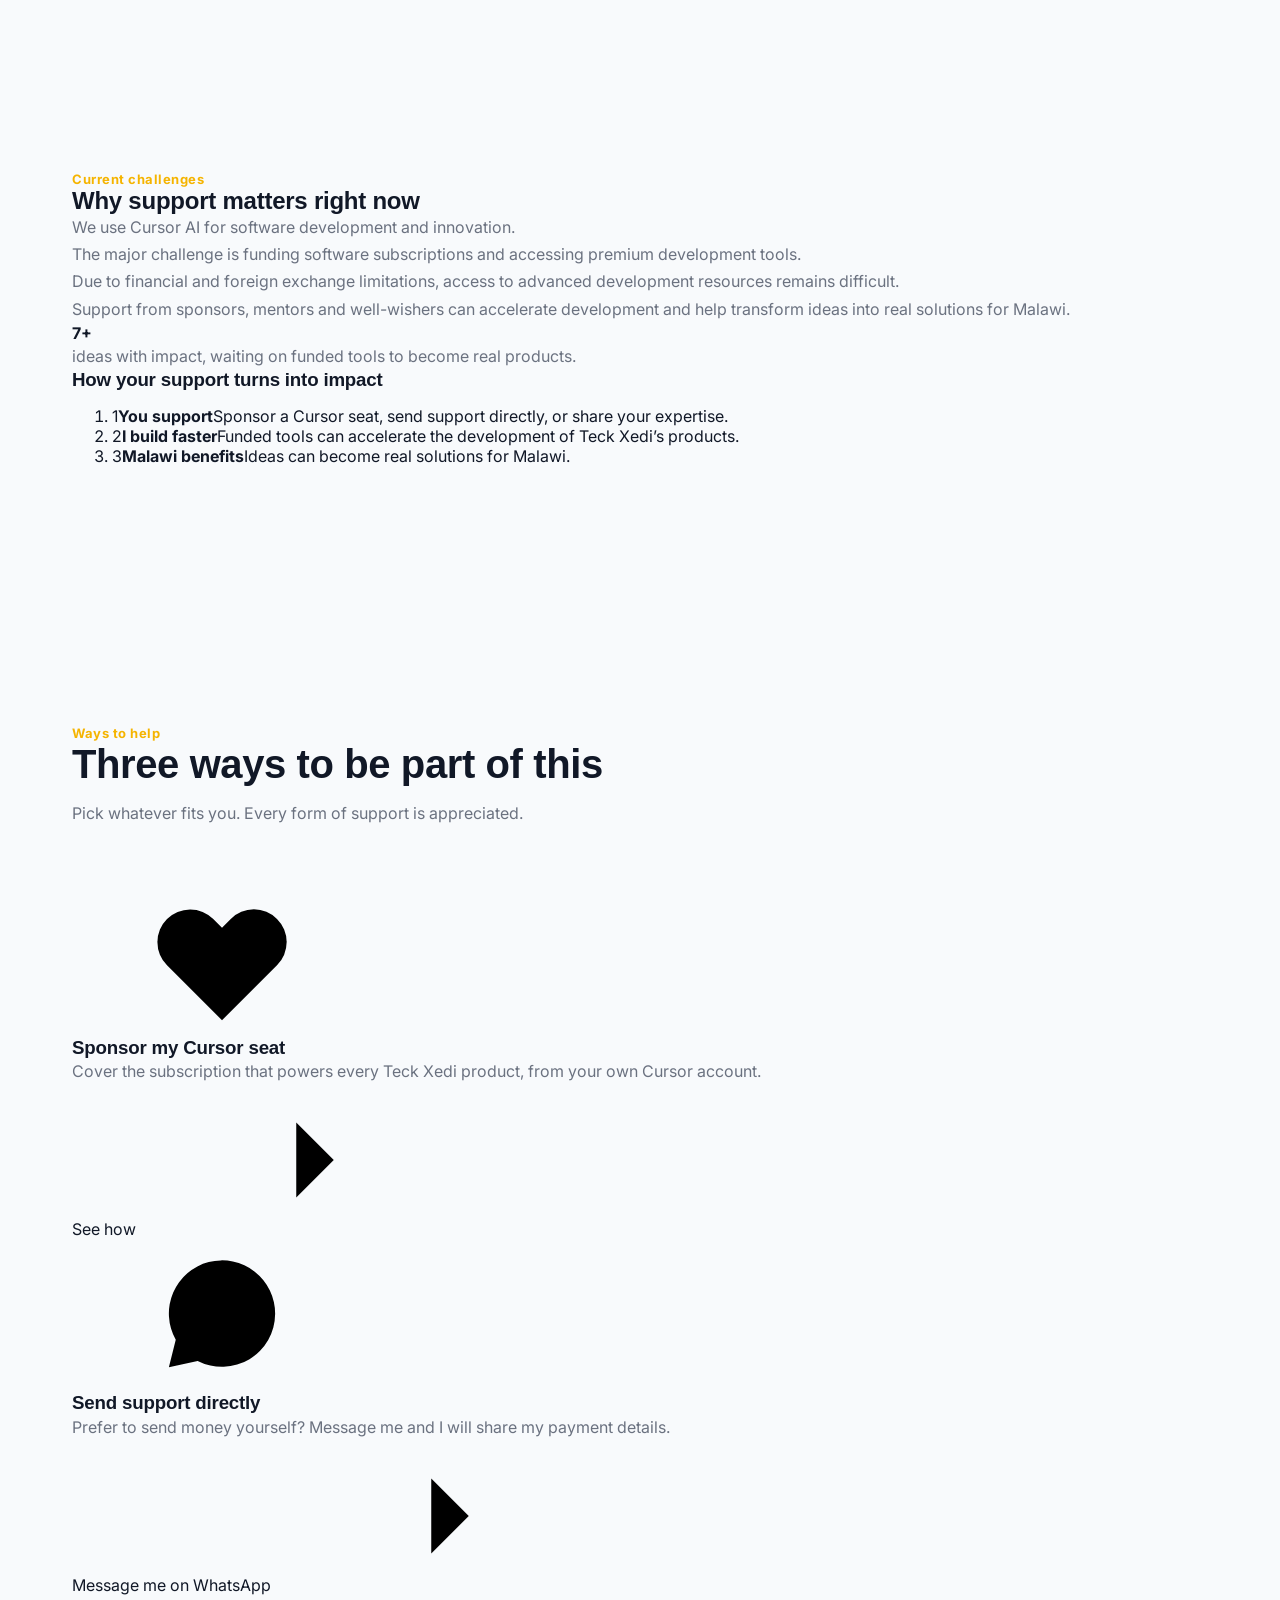
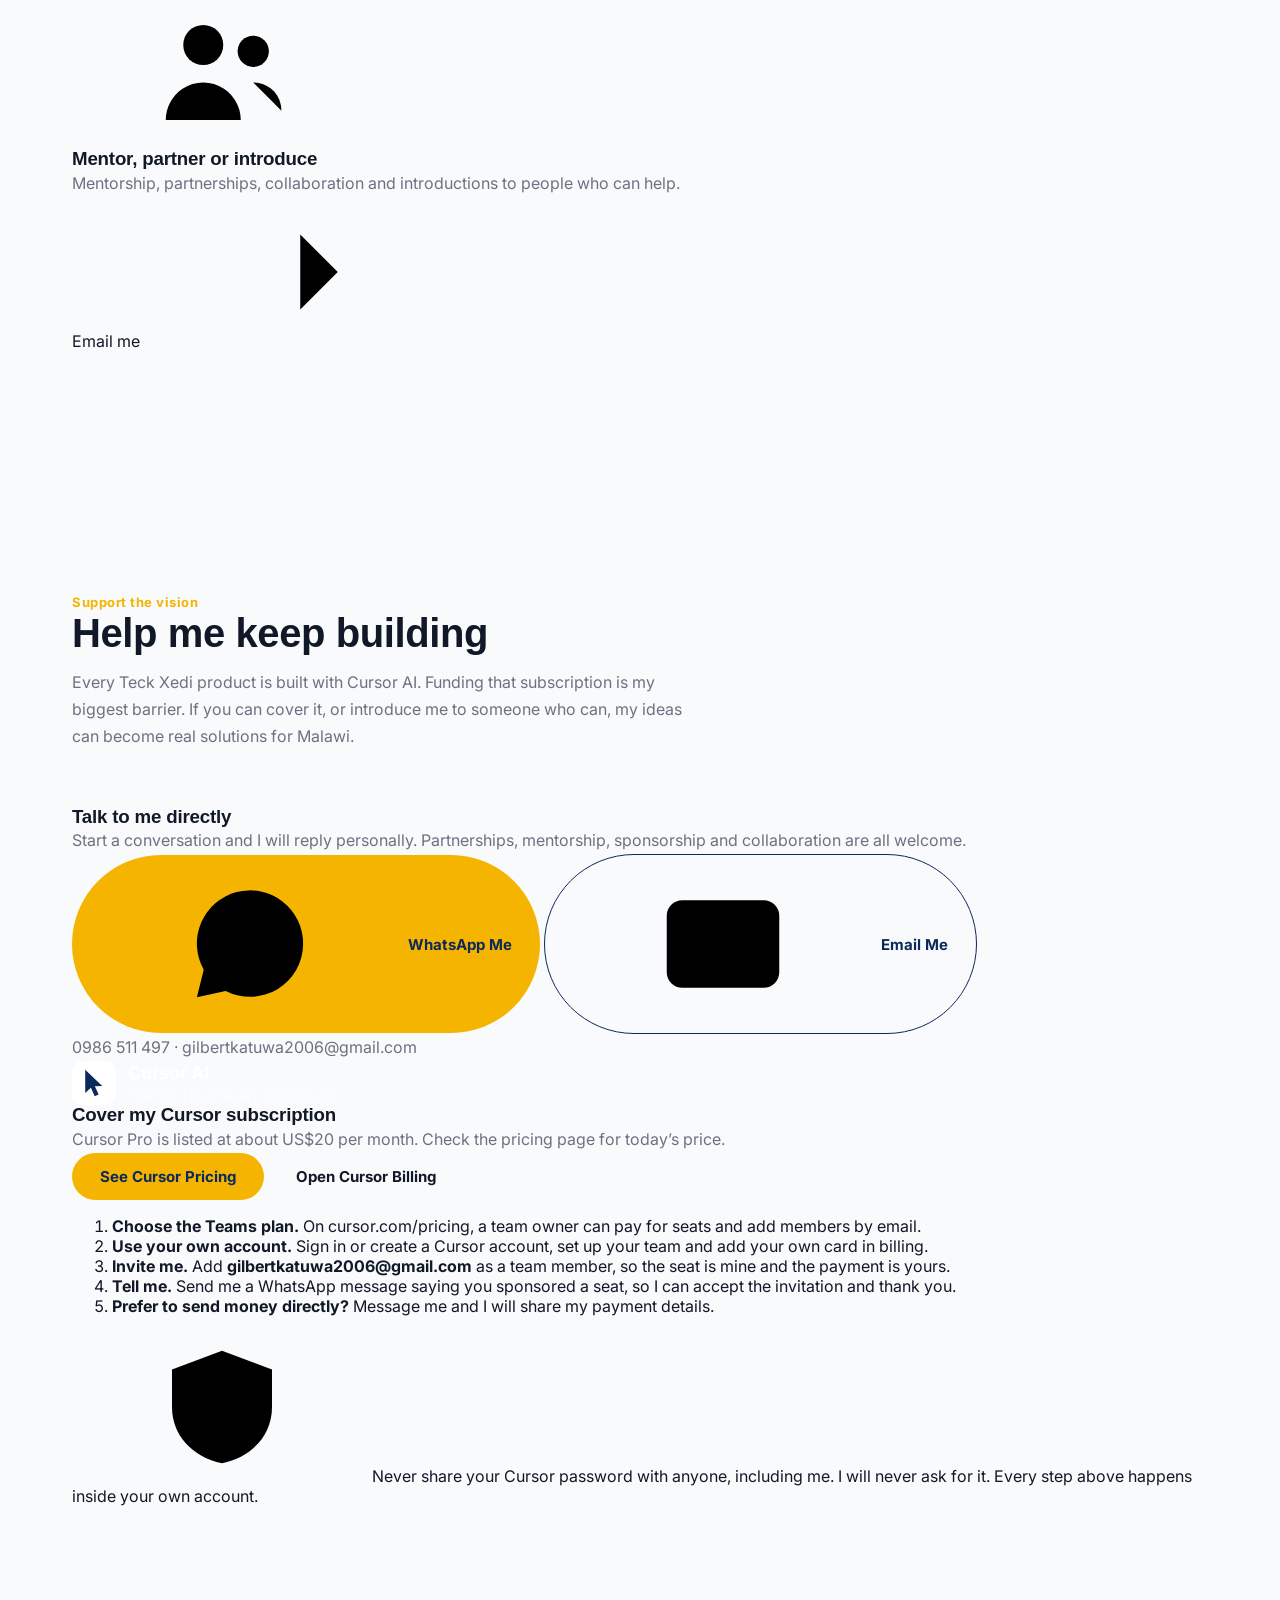
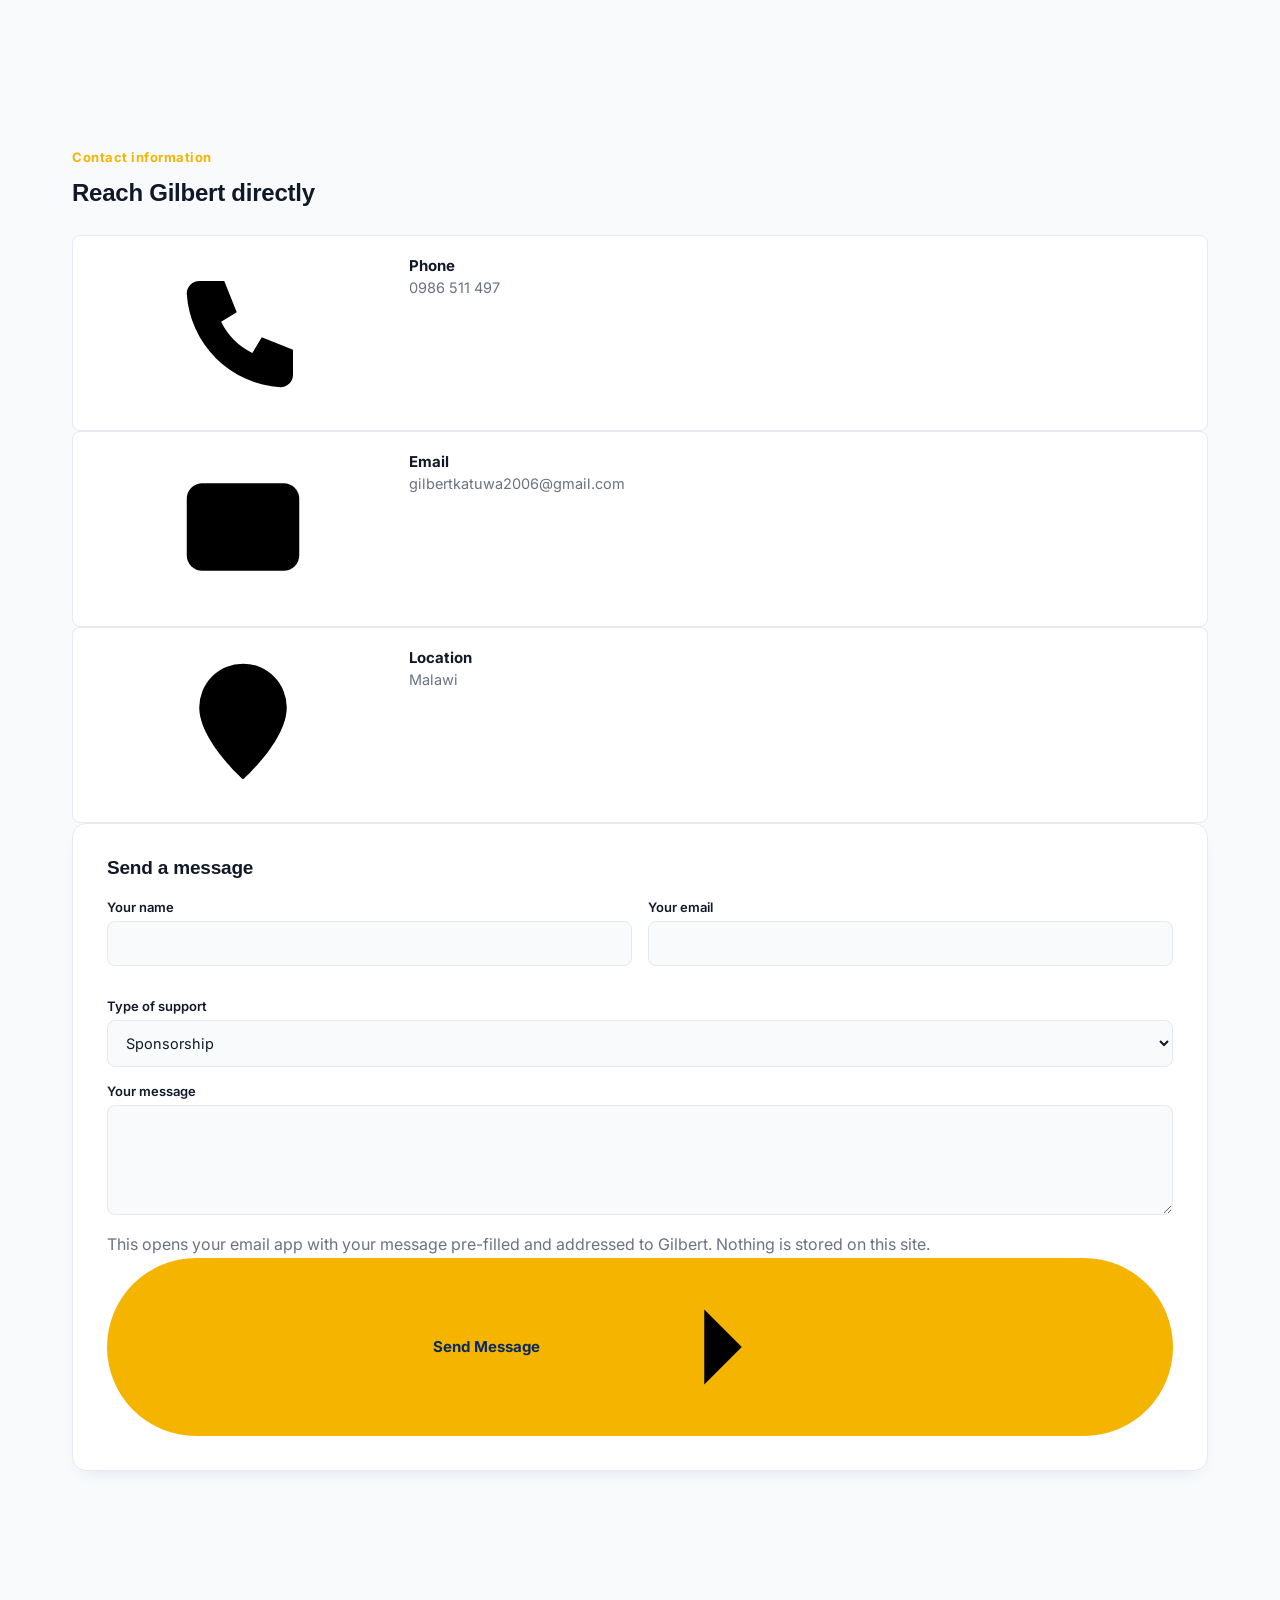
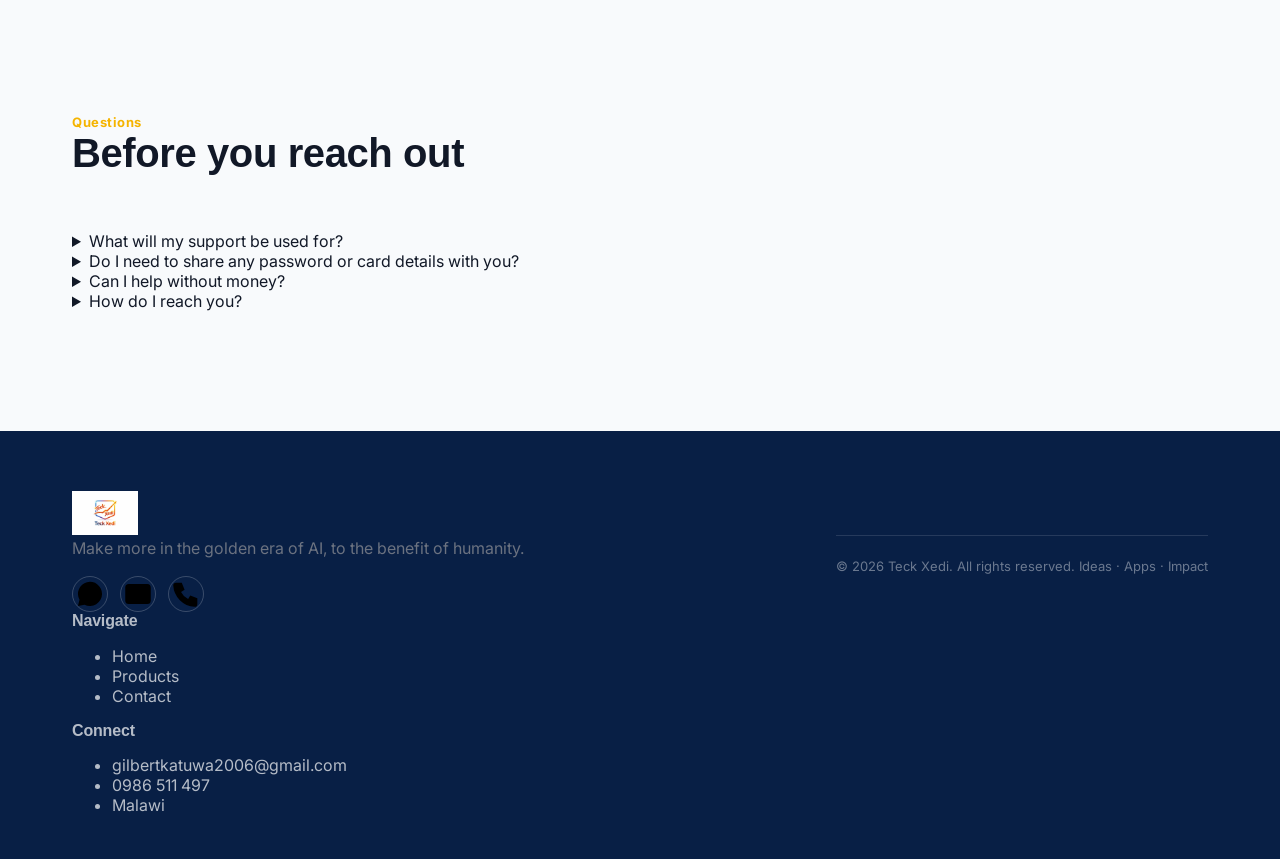
==== commit 6beef647: "Add files via upload" ====
--- a/contact.html
+++ b/contact.html
@@ -2,246 +2,274 @@
 <html lang="en">
 <head>
 <meta charset="UTF-8">
-<meta name="viewport" content="width=device-width, initial-scale=1.0">
-<title>Contact — Teck Xedi</title>
-<meta name="description" content="Support Teck Xedi. Get in touch with founder Gilbert Zeron Banda about partnership, mentorship and sponsorship opportunities.">
-<link rel="icon" href="assets/logo.svg" type="image/svg+xml">
+<meta name="viewport" content="width=device-width, initial-scale=1">
+<title>Contact & Support — Teck Xedi</title>
+<meta name="description" content="Support Teck Xedi. Get in touch with founder Gilbert Zeron Banda about partnership, mentorship, sponsorship and collaboration opportunities.">
+<link rel="canonical" href="https://zeron123-mw.github.io/Teck-Xedi/contact.html">
+<meta property="og:type" content="website">
+<meta property="og:site_name" content="Teck Xedi">
+<meta property="og:title" content="Let's Build The Future Together — Teck Xedi">
+<meta property="og:description" content="Support Teck Xedi. Get in touch with founder Gilbert Zeron Banda about partnership, mentorship, sponsorship and collaboration opportunities.">
+<meta property="og:url" content="https://zeron123-mw.github.io/Teck-Xedi/contact.html">
+<meta property="og:image" content="https://zeron123-mw.github.io/Teck-Xedi/assets/founder-main.jpg">
+<meta name="twitter:card" content="summary_large_image">
+<meta name="theme-color" content="#0B2A5B">
+<link rel="icon" href="assets/logo.jpg" type="image/jpeg">
 <link rel="preconnect" href="https://fonts.googleapis.com">
-<link href="https://fonts.googleapis.com/css2?family=Montserrat:wght@700;800&family=Inter:wght@400;500;600;700&display=swap" rel="stylesheet">
+<link rel="preconnect" href="https://fonts.gstatic.com" crossorigin>
+<link href="https://fonts.googleapis.com/css2?family=Fraunces:ital,wght@0,600;0,700;1,600&family=Inter:wght@400;500;600;700&display=swap" rel="stylesheet">
+<script>document.documentElement.classList.add('js');try{var t=localStorage.getItem('tx-theme');if(!t&&window.matchMedia('(prefers-color-scheme: dark)').matches)t='dark';if(t)document.documentElement.setAttribute('data-theme',t)}catch(e){}</script>
 <link rel="stylesheet" href="style.css">
 </head>
 <body>
 <a href="#main" class="skip-link">Skip to content</a>
-
-<header class="nav" aria-label="Primary">
-  <a href="index.html" class="nav-logo" aria-label="Teck Xedi home">
-    <svg class="logo-mark" width="140" height="40" viewBox="0 0 140 40" xmlns="http://www.w3.org/2000/svg" role="img" aria-label="Teck Xedi">
-      <rect x="0" y="4" width="32" height="32" rx="8" fill="#0B2A5B"/>
-      <path d="M10 14 L22 14 M16 14 L16 26" stroke="#F5B400" stroke-width="3" stroke-linecap="round"/>
-      <text x="40" y="26" font-family="Montserrat, sans-serif" font-weight="800" font-size="19" fill="#0B2A5B">Teck</text>
-      <text x="86" y="26" font-family="Montserrat, sans-serif" font-weight="800" font-size="19" fill="#F5B400">Xedi</text>
-    </svg>
-  </a>
-  <nav>
-    <ul class="nav-links">
-      <li><a href="index.html">Home</a></li>
-      <li><a href="products.html">Products</a></li>
-      <li><a href="contact.html" class="active">Contact</a></li>
-      <li class="nav-cta-mobile"><a href="#support" class="btn btn-gold">Support The Vision</a></li>
-    </ul>
-  </nav>
-  <div class="nav-right">
-    <button class="theme-toggle" aria-label="Toggle dark mode" title="Toggle dark mode">
-      <svg width="18" height="18" viewBox="0 0 24 24" fill="none" stroke="currentColor" stroke-width="2"><path d="M21 12.79A9 9 0 1111.21 3 7 7 0 0021 12.79z"/></svg>
-    </button>
-    <a href="#support" class="btn btn-gold nav-cta">Support The Vision</a>
-    <button class="nav-toggle" aria-label="Open menu" aria-expanded="false"><span></span><span></span><span></span></button>
+<div class="progress" aria-hidden="true"></div>
+<svg width="0" height="0" style="position:absolute" aria-hidden="true" focusable="false"><defs>
+<symbol id="i-arrow" viewBox="0 0 24 24"><path d="M5 12h14M13 6l6 6-6 6"/></symbol>
+<symbol id="i-menu" viewBox="0 0 24 24"><path d="M4 7h16M4 12h16M4 17h16"/></symbol>
+<symbol id="i-close" viewBox="0 0 24 24"><path d="M6 6l12 12M18 6L6 18"/></symbol>
+<symbol id="i-moon" viewBox="0 0 24 24"><path d="M21 12.8A9 9 0 1111.2 3a7 7 0 009.8 9.8z"/></symbol>
+<symbol id="i-chat" viewBox="0 0 24 24"><path d="M20.5 12a8.5 8.5 0 01-12.4 7.5L3.5 20.5l1.1-4.4A8.5 8.5 0 1120.5 12z"/></symbol>
+<symbol id="i-mail" viewBox="0 0 24 24"><rect x="3" y="5" width="18" height="14" rx="2.5"/><path d="M3.5 7.5L12 13l8.5-5.5"/></symbol>
+<symbol id="i-phone" viewBox="0 0 24 24"><path d="M5 4h4l2 5-2.5 1.5a11 11 0 005 5L15 13l5 2v4a2 2 0 01-2 2A16 16 0 013 6a2 2 0 012-2z"/></symbol>
+<symbol id="i-pin" viewBox="0 0 24 24"><path d="M12 21s7-6.2 7-11.5A7 7 0 005 9.5C5 14.8 12 21 12 21z"/><circle cx="12" cy="9.5" r="2.5"/></symbol>
+<symbol id="i-bulb" viewBox="0 0 24 24"><path d="M9 18h6M10 21.5h4M12 2.5a6.5 6.5 0 00-3.7 11.8c.6.5 1 1.2 1 2V17h5.4v-.7c0-.8.4-1.5 1-2A6.5 6.5 0 0012 2.5z"/></symbol>
+<symbol id="i-app" viewBox="0 0 24 24"><rect x="6" y="2.5" width="12" height="19" rx="2.5"/><path d="M10.5 18.5h3"/></symbol>
+<symbol id="i-trend" viewBox="0 0 24 24"><path d="M3 17l6-6 4 4 8-8"/><path d="M15 7h6v6"/></symbol>
+<symbol id="i-edu" viewBox="0 0 24 24"><path d="M2 9l10-5 10 5-10 5-10-5z"/><path d="M6 11.5V16c0 1.5 3 3 6 3s6-1.5 6-3v-4.5"/><path d="M22 9v6"/></symbol>
+<symbol id="i-health" viewBox="0 0 24 24"><rect x="3" y="3" width="18" height="18" rx="5"/><path d="M12 8v8M8 12h8"/></symbol>
+<symbol id="i-bars" viewBox="0 0 24 24"><path d="M5 20V11M11 20V4M17 20v-6M2 20h20"/></symbol>
+<symbol id="i-car" viewBox="0 0 24 24"><path d="M5 15l1.6-4.6A2 2 0 018.5 9h7a2 2 0 011.9 1.4L19 15"/><rect x="3" y="15" width="18" height="4.5" rx="1.5"/><path d="M7 19.5V21M17 19.5V21"/></symbol>
+<symbol id="i-users" viewBox="0 0 24 24"><circle cx="9" cy="8" r="3.2"/><path d="M3 20c0-3.3 2.7-6 6-6s6 2.7 6 6"/><circle cx="17" cy="9" r="2.5"/><path d="M17 14c2.5 0 4.5 1.9 4.5 4.5"/></symbol>
+<symbol id="i-heart" viewBox="0 0 24 24"><path d="M20.8 5.6a5.2 5.2 0 00-7.4 0L12 7l-1.4-1.4a5.2 5.2 0 00-7.4 7.4L12 21.8l8.8-8.8a5.2 5.2 0 000-7.4z"/></symbol>
+<symbol id="i-shield" viewBox="0 0 24 24"><path d="M12 3l8 3v6c0 4.5-3.2 8-8 9-4.8-1-8-4.5-8-9V6l8-3z"/><path d="M9 12l2 2 4-4"/></symbol>
+</defs></svg><header class="nav">
+  <div class="container nav-inner">
+    <a class="brand" href="index.html" aria-label="Teck Xedi — home"><img src="assets/logo.jpg" alt="Teck Xedi" height="40"></a>
+    <nav aria-label="Primary">
+      <ul class="nav-links">
+        <li><a href="index.html">Home</a></li>
+        <li><a href="products.html">Products</a></li>
+        <li><a href="contact.html" aria-current="page">Contact</a></li>
+        <li class="nav-cta-mobile"><a class="btn btn-gold" href="contact.html#support">Support The Vision</a></li>
+      </ul>
+    </nav>
+    <div class="nav-actions">
+      <button class="icon-btn theme-toggle" type="button" aria-label="Toggle dark mode" aria-pressed="false"><svg class="ic " aria-hidden="true"><use href="#i-moon"/></svg></button>
+      <a class="btn btn-gold btn-sm" href="contact.html#support">Support The Vision</a>
+      <button class="icon-btn nav-toggle" type="button" aria-label="Open menu" aria-expanded="false"><svg class="ic i-open" aria-hidden="true"><use href="#i-menu"/></svg><svg class="ic i-close" aria-hidden="true"><use href="#i-close"/></svg></button>
+    </div>
   </div>
 </header>
-
 <main id="main">
-  <section class="contact-hero">
-    <div class="container">
+
+  <!-- ============ HERO ============ -->
+  <section class="page-hero on-dark">
+    <div class="container hero-split">
       <div>
-        <p class="hero-eyebrow">GET IN TOUCH</p>
-        <h1>Let's Build The Future Together</h1>
+        <span class="eyebrow">Get in touch</span>
+        <h1>Let’s Build The Future Together</h1>
         <p>Teck Xedi welcomes partnerships, mentorship, sponsorship and collaboration opportunities.</p>
-        <div class="hero-actions">
-          <a href="https://wa.me/265986511497" target="_blank" rel="noopener" class="btn btn-gold">WhatsApp Me</a>
-          <a href="mailto:gilbertkatuwa2006@gmail.com" class="btn btn-ghost-light">Email Me</a>
-        </div>
-      </div>
-      <div class="contact-hero-visual">
-        <div class="upload-slot photo-fixed">
-            <img src="assets/founder-contact.jpg" alt="Gilbert Zeron Banda" loading="lazy" onerror="this.style.display='none'">
-            <svg width="28" height="28" viewBox="0 0 24 24" fill="none" stroke="currentColor" stroke-width="1.6"><rect x="3" y="6" width="18" height="14" rx="2"/><circle cx="12" cy="13" r="3.2"/><path d="M8 6l1.4-2h5.2L16 6"/></svg>
-          </div>
-        <div class="float-quote">"Ideas grow faster when we build together."</div>
-      </div>
-    </div>
-  </section>
-
-  <section>
+        <div class="actions">
+          <a class="btn btn-gold" href="https://wa.me/265986511497" target="_blank" rel="noopener noreferrer"><svg class="ic " aria-hidden="true"><use href="#i-chat"/></svg> WhatsApp Me</a>
+          <a class="btn btn-ghost" href="mailto:gilbertkatuwa2006@gmail.com"><svg class="ic " aria-hidden="true"><use href="#i-mail"/></svg> Email Me</a>
+        </div>
+      </div>
+      <div class="portrait">
+        <div class="frame"><img src="assets/founder-contact.jpg" alt="Gilbert Zeron Banda" onerror="this.onerror=function(){this.closest('.portrait').remove()};this.src='assets/founder-1.jpg'"></div>
+        <div class="glass tag"><strong>Gilbert Zeron Banda</strong><span>Founder, Teck Xedi</span></div>
+      </div>
+    </div>
+  </section>
+
+  <!-- ============ CURRENT CHALLENGES ============ -->
+  <section class="section">
+    <div class="container why">
+      <div class="why-text reveal">
+        <span class="eyebrow">Current challenges</span>
+        <h2>Why support matters right now</h2>
+        <p class="lead">We use Cursor AI for software development and innovation.</p>
+        <p>The major challenge is funding software subscriptions and accessing premium development tools.</p>
+        <p>Due to financial and foreign exchange limitations, access to advanced development resources remains difficult.</p>
+        <p>Support from sponsors, mentors and well-wishers can accelerate development and help transform ideas into real solutions for Malawi.</p>
+      </div>
+      <aside class="stat-card reveal">
+        <strong>7+</strong>
+        <p>ideas with impact, waiting on funded tools to become real products.</p>
+      </aside>
+    </div>
+    <div class="container flow reveal">
+      <h3>How your support turns into impact</h3>
+      <ol class="path-h">
+        <li><span class="node">1</span><strong>You support</strong><span class="t">Sponsor a Cursor seat, send support directly, or share your expertise.</span></li>
+        <li><span class="node">2</span><strong>I build faster</strong><span class="t">Funded tools can accelerate the development of Teck Xedi’s products.</span></li>
+        <li><span class="node">3</span><strong>Malawi benefits</strong><span class="t">Ideas can become real solutions for Malawi.</span></li>
+      </ol>
+    </div>
+  </section>
+
+  <!-- ============ WAYS TO HELP ============ -->
+  <section class="section alt">
     <div class="container">
       <div class="section-head reveal">
-        <p class="eyebrow">OUR CHALLENGES</p>
-        <h2>Current Challenges</h2>
-      </div>
-      <div class="challenge-card reveal">
-        <div>
-          <span class="badge-soft">Funding Gap</span>
-          <h2>Why support matters right now?</h2> 
-          <p>WE use Cursor AI for software development and innovation.</p>
-          <p>The major challenge is funding software subscriptions and accessing premium development tools.</p>
-          <p>Due to financial and foreign exchange limitations, access to advanced development resources remains difficult.</p>
-          <p style="color:var(--text); font-weight:600;">Support from sponsors, mentors and well-wishers can accelerate development and help transform ideas into real solutions for Malawi.</p>
-        </div>
-        <div class="challenge-side">
-          <div class="num">7+</div>
-          <p>ideas with impact</p>
-        </div>
-      </div>
-    </div>
-  </section>
-<!-- ===== SUPPORT SPLIT: talk to me (left) + Cursor AI subscription (right) ===== -->
-<section class="support-split" id="support">
-  <div class="container">
-    <div class="support-head reveal">
-      <p class="eyebrow">SUPPORT THE VISION</p>
-      <h2>Help me keep building. One subscription makes the difference.</h2>
-      <p>Every Teck Xedi product is built with Cursor AI. Funding that subscription is my biggest barrier, because financial and foreign exchange limitations make it hard to pay from Malawi. If you can cover it, or introduce me to someone who can, my ideas can become real solutions for Malawi.</p>
-    </div>
-
-    <div class="support-grid">
-      <!-- LEFT HALF: direct contact -->
-      <div class="support-box support-direct reveal">
-        <h3>Talk to me directly</h3>
-        <p>Partnerships, mentorship, sponsorship and collaboration are all welcome. Start a conversation and I will reply personally.</p>
-        <div class="support-actions">
-          <a href="https://wa.me/265986511497" target="_blank" rel="noopener noreferrer" class="btn btn-gold">WhatsApp Me</a>
-          <a href="mailto:gilbertkatuwa2006@gmail.com" class="btn btn-outline">Email Me</a>
-        </div>
-        <p class="support-small">0986 511 497 · gilbertkatuwa2006@gmail.com</p>
-      </div>
-
-      <!-- RIGHT HALF: Cursor AI subscription -->
-      <div class="support-box support-cursor reveal">
-        <div class="cursor-brand">
-          <!-- Simple pointer icon (not the official Cursor logo) -->
-          <svg width="44" height="44" viewBox="0 0 40 40" aria-hidden="true">
-            <rect width="40" height="40" rx="10" fill="#FFFFFF"/>
-            <path d="M12 8 L12 29 L17.2 24.4 L20.6 32 L24.2 30.4 L20.8 23 L27.5 22.8 Z" fill="#0B2A5B"/>
-          </svg>
-          <div><strong>Cursor AI</strong><span>The tool I build every product with</span></div>
-        </div>
-
-        <h3>Cover my Cursor subscription</h3>
-        <p>Cursor Pro is listed at about US$20 per month. Check the pricing page for today's price.</p>
-
-        <div class="support-actions">
-          <a href="https://cursor.com/pricing" target="_blank" rel="noopener noreferrer" class="btn btn-gold">See Cursor Pricing</a>
-          <a href="https://cursor.com/dashboard" target="_blank" rel="noopener noreferrer" class="btn btn-ghost-light">Open Cursor Billing</a>
-        </div>
-
-        <details class="pay-guide" open>
-          <summary>How to pay — step by step</summary>
-          <ol>
-            <li><strong>Choose your route.</strong> To pay Cursor yourself, go to <a href="https://cursor.com/pricing" target="_blank" rel="noopener noreferrer">cursor.com/pricing</a> and choose the <strong>Teams</strong> plan. A team owner can pay for seats and add members by email.</li>
-            <li><strong>Use your own account.</strong> Sign in or create a Cursor account, set up your team, and add your own card in the billing section.</li>
-            <li><strong>Invite me.</strong> Add <strong>gilbertkatuwa2006@gmail.com</strong> as a team member, so the seat is mine and the payment is yours.</li>
-            <li><strong>Tell me.</strong> Send me a WhatsApp message saying you have sponsored a seat, so I can accept the invitation and thank you properly.</li>
-            <li><strong>Prefer to send money directly?</strong> Message me on WhatsApp and I will share my payment details, then I subscribe myself and send you proof.</li>
-          </ol>
-          <!-- OWNER NOTE: to show payment details publicly, add them in a new <li> above. -->
-          <p class="pay-note">Safety: never share your own Cursor password with anyone, including me. I will never ask for it. Every step above happens inside your own account.</p>
-        </details>
-      </div>
-    </div>
-  </div>
-</section>
- 
-
-  <section>
+        <span class="eyebrow">Ways to help</span>
+        <h2>Three ways to be part of this</h2>
+        <p>Pick whatever fits you. Every form of support is appreciated.</p>
+      </div>
+      <div class="cards-3">
+        <article class="card reveal" data-n="01">
+          <div class="badge-ic"><svg class="ic " aria-hidden="true"><use href="#i-heart"/></svg></div>
+          <h3>Sponsor my Cursor seat</h3>
+          <p>Cover the subscription that powers every Teck Xedi product, from your own Cursor account.</p>
+          <a class="p-link" href="#cursor">See how <svg class="ic " aria-hidden="true"><use href="#i-arrow"/></svg></a>
+        </article>
+        <article class="card reveal" data-n="02">
+          <div class="badge-ic"><svg class="ic " aria-hidden="true"><use href="#i-chat"/></svg></div>
+          <h3>Send support directly</h3>
+          <p>Prefer to send money yourself? Message me and I will share my payment details.</p>
+          <a class="p-link" href="https://wa.me/265986511497?text=Hello%20Gilbert%2C%20I%27d%20like%20to%20support%20Teck%20Xedi%20directly.%20Please%20share%20your%20payment%20details." target="_blank" rel="noopener noreferrer">Message me on WhatsApp <svg class="ic " aria-hidden="true"><use href="#i-arrow"/></svg></a>
+        </article>
+        <article class="card reveal" data-n="03">
+          <div class="badge-ic"><svg class="ic " aria-hidden="true"><use href="#i-users"/></svg></div>
+          <h3>Mentor, partner or introduce</h3>
+          <p>Mentorship, partnerships, collaboration and introductions to people who can help.</p>
+          <a class="p-link" href="mailto:gilbertkatuwa2006@gmail.com">Email me <svg class="ic " aria-hidden="true"><use href="#i-arrow"/></svg></a>
+        </article>
+      </div>
+    </div>
+  </section>
+
+  <!-- ============ SUPPORT SPLIT: talk to me + Cursor AI ============ -->
+  <section class="section" id="support">
     <div class="container">
       <div class="section-head reveal">
-        <p class="eyebrow">CONTACT INFORMATION</p>
-        <h2>Reach Gilbert directly</h2>
-      </div>
-      <div class="contact-info-grid">
-        <div class="reveal">
-          <div class="info-list">
-            <div class="info-item">
-              <div class="icon"><svg width="20" height="20" viewBox="0 0 24 24" fill="none" stroke="currentColor" stroke-width="1.8"><path d="M22 16.9v3a2 2 0 01-2.2 2 19.8 19.8 0 01-8.6-3 19.5 19.5 0 01-6-6 19.8 19.8 0 01-3-8.7A2 2 0 014.1 2h3a2 2 0 012 1.7c.1.9.3 1.9.6 2.7a2 2 0 01-.5 2.1L8 9.7a16 16 0 006 6l1.2-1.2a2 2 0 012.1-.5c.9.3 1.8.5 2.7.6a2 2 0 011.7 2z"/></svg></div>
-              <div><strong>Phone</strong><a href="tel:0986511497">0986 511 497</a></div>
-            </div>
-            <div class="info-item">
-              <div class="icon"><svg width="20" height="20" viewBox="0 0 24 24" fill="none" stroke="currentColor" stroke-width="1.8"><path d="M4 4h16v16H4z"/><path d="M4 6l8 7 8-7"/></svg></div>
-              <div><strong>Email</strong><a href="mailto:gilbertkatuwa2006@gmail.com">gilbertkatuwa2006@gmail.com</a></div>
-            </div>
-            <div class="info-item">
-              <div class="icon"><svg width="20" height="20" viewBox="0 0 24 24" fill="none" stroke="currentColor" stroke-width="1.8"><path d="M12 21s7-6.5 7-11.5A7 7 0 105 9.5C5 14.5 12 21 12 21z"/><circle cx="12" cy="9.5" r="2.4"/></svg></div>
-              <div><strong>Location</strong><span>Malawi</span></div>
-            </div>
+        <span class="eyebrow">Support the vision</span>
+        <h2>Help me keep building</h2>
+        <p>Every Teck Xedi product is built with Cursor AI. Funding that subscription is my biggest barrier. If you can cover it, or introduce me to someone who can, my ideas can become real solutions for Malawi.</p>
+      </div>
+      <div class="split reveal">
+        <div class="split-box split-direct">
+          <h3>Talk to me directly</h3>
+          <p>Start a conversation and I will reply personally. Partnerships, mentorship, sponsorship and collaboration are all welcome.</p>
+          <div class="actions">
+            <a class="btn btn-gold" href="https://wa.me/265986511497" target="_blank" rel="noopener noreferrer"><svg class="ic " aria-hidden="true"><use href="#i-chat"/></svg> WhatsApp Me</a>
+            <a class="btn btn-outline" href="mailto:gilbertkatuwa2006@gmail.com"><svg class="ic " aria-hidden="true"><use href="#i-mail"/></svg> Email Me</a>
           </div>
-          <div class="support-card">
-            <div class="icon"><svg width="20" height="20" viewBox="0 0 24 24" fill="none" stroke="#0B2A5B" stroke-width="2"><path d="M20.8 4.6a5.5 5.5 0 00-7.8 0L12 5.6l-1-1a5.5 5.5 0 10-7.8 7.8l1 1L12 21l7.8-7.6 1-1a5.5 5.5 0 000-7.8z"/></svg></div>
-            <div>
-              <h4>Support The Vision</h4>
-              <p>Help us increase the speed of innovative ideas into usable software for a better Malawi.</p>
-              <a href="mailto:gilbertkatuwa2006@gmail.com" class="btn btn-gold" style="padding:10px 20px; font-size:14px;">Sponsor or Support</a>
-            </div>
+          <p class="small">0986 511 497 · gilbertkatuwa2006@gmail.com</p>
+        </div>
+        <div class="split-box split-cursor" id="cursor">
+          <div class="cursor-brand">
+            <!-- Simple pointer icon (not the official Cursor logo) -->
+            <svg width="44" height="44" viewBox="0 0 40 40" aria-hidden="true"><rect width="40" height="40" rx="10" fill="#FFFFFF"/><path d="M12 8 L12 29 L17.2 24.4 L20.6 32 L24.2 30.4 L20.8 23 L27.5 22.8 Z" fill="#0B2A5B"/></svg>
+            <div><strong>Cursor AI</strong><span>The tool I build every product with</span></div>
           </div>
-        </div>
-
-        <form class="form-card reveal" id="contact-form">
-          <h3>Send a message</h3>
-          <div class="form-row">
-            <div class="field">
-              <label for="cf-name">Your name</label>
-              <input id="cf-name" name="name" type="text" required autocomplete="name">
-            </div>
-            <div class="field">
-              <label for="cf-email">Your email</label>
-              <input id="cf-email" name="email" type="email" required autocomplete="email">
-            </div>
+          <h3>Cover my Cursor subscription</h3>
+          <p>Cursor Pro is listed at about US$20 per month. Check the pricing page for today’s price.</p>
+          <div class="actions">
+            <a class="btn btn-gold btn-sm" href="https://cursor.com/pricing" target="_blank" rel="noopener noreferrer">See Cursor Pricing</a>
+            <a class="btn btn-ghost btn-sm" href="https://cursor.com/dashboard" target="_blank" rel="noopener noreferrer">Open Cursor Billing</a>
           </div>
-          <div class="field">
-            <label for="cf-type">Type of support</label>
-            <select id="cf-type" name="type">
-              <option>Partnership</option>
-              <option>Mentorship</option>
-              <option>Sponsorship</option>
-              <option>Collaboration</option>
-              <option>Other</option>
-            </select>
-          </div>
-          <div class="field">
-            <label for="cf-message">Your message</label>
-            <textarea id="cf-message" name="message" required></textarea>
-          </div>
-          <p class="form-note">This opens your email app addressed to Gilbert with your message pre-filled — no data is stored on this site.</p>
-          <button type="submit" class="btn btn-gold" style="width:100%;">Send Message
-            <svg width="14" height="14" viewBox="0 0 24 24" fill="none" stroke="currentColor" stroke-width="2.4"><path d="M5 12h14M13 6l6 6-6 6"/></svg>
-          </button>
-        </form>
+          <ol class="steps">
+            <li><strong>Choose the Teams plan.</strong> On <a href="https://cursor.com/pricing" target="_blank" rel="noopener noreferrer">cursor.com/pricing</a>, a team owner can pay for seats and add members by email.</li>
+            <li><strong>Use your own account.</strong> Sign in or create a Cursor account, set up your team and add your own card in billing.</li>
+            <li><strong>Invite me.</strong> Add <strong>gilbertkatuwa2006@gmail.com</strong> as a team member, so the seat is mine and the payment is yours.</li>
+            <li><strong>Tell me.</strong> Send me a WhatsApp message saying you sponsored a seat, so I can accept the invitation and thank you.</li>
+            <li><strong>Prefer to send money directly?</strong> Message me and I will share my payment details.</li>
+          </ol>
+          <!-- OWNER NOTE: to show mobile money or bank details publicly, add a new <li> above. -->
+          <div class="safe"><svg class="ic " aria-hidden="true"><use href="#i-shield"/></svg><span>Never share your Cursor password with anyone, including me. I will never ask for it. Every step above happens inside your own account.</span></div>
+        </div>
+      </div>
+    </div>
+  </section>
+
+  <!-- ============ DETAILS + MESSAGE FORM ============ -->
+  <section class="section alt">
+    <div class="container contact-grid">
+      <div class="reveal">
+        <span class="eyebrow">Contact information</span>
+        <h2 style="margin:14px 0 28px">Reach Gilbert directly</h2>
+        <div class="info">
+          <div class="info-item"><div class="badge-ic"><svg class="ic " aria-hidden="true"><use href="#i-phone"/></svg></div><div><strong>Phone</strong><a href="tel:0986511497">0986 511 497</a></div></div>
+          <div class="info-item"><div class="badge-ic"><svg class="ic " aria-hidden="true"><use href="#i-mail"/></svg></div><div><strong>Email</strong><a href="mailto:gilbertkatuwa2006@gmail.com">gilbertkatuwa2006@gmail.com</a></div></div>
+          <div class="info-item"><div class="badge-ic"><svg class="ic " aria-hidden="true"><use href="#i-pin"/></svg></div><div><strong>Location</strong><span>Malawi</span></div></div>
+        </div>
+      </div>
+      <form class="form-card reveal" id="contact-form">
+        <h3>Send a message</h3>
+        <div class="form-row">
+          <div class="field"><label for="cf-name">Your name</label><input id="cf-name" name="name" type="text" required autocomplete="name"></div>
+          <div class="field"><label for="cf-email">Your email</label><input id="cf-email" name="email" type="email" required autocomplete="email"></div>
+        </div>
+        <div class="field">
+          <label for="cf-type">Type of support</label>
+          <select id="cf-type" name="type">
+            <option>Sponsorship</option>
+            <option>Partnership</option>
+            <option>Mentorship</option>
+            <option>Collaboration</option>
+            <option>Advice or feedback</option>
+            <option>Other</option>
+          </select>
+        </div>
+        <div class="field"><label for="cf-message">Your message</label><textarea id="cf-message" name="message" required></textarea></div>
+        <p class="note">This opens your email app with your message pre-filled and addressed to Gilbert. Nothing is stored on this site.</p>
+        <button class="btn btn-gold" type="submit" style="width:100%">Send Message <svg class="ic " aria-hidden="true"><use href="#i-arrow"/></svg></button>
+      </form>
+    </div>
+  </section>
+
+  <!-- ============ FAQ ============ -->
+  <section class="section">
+    <div class="container">
+      <div class="section-head reveal">
+        <span class="eyebrow">Questions</span>
+        <h2>Before you reach out</h2>
+      </div>
+      <div class="faq reveal">
+        <details><summary>What will my support be used for?</summary><p>Funding the Cursor AI subscription and the premium development tools used to build Teck Xedi’s products.</p></details>
+        <details><summary>Do I need to share any password or card details with you?</summary><p>No. Never share a password with anyone. Sponsoring a seat happens inside your own Cursor account. If you would rather send money directly, message me and I will share my payment details.</p></details>
+        <details><summary>Can I help without money?</summary><p>Yes. Mentorship, partnerships, collaboration, introductions and honest feedback are all welcome.</p></details>
+        <details><summary>How do I reach you?</summary><p>Use the WhatsApp or Email buttons on this page, call 0986 511 497, or send the message form above.</p></details>
       </div>
     </div>
   </section>
 </main>
-
 <footer class="footer">
   <div class="container">
-    <div class="footer-brand">
-      <svg class="logo-mark" width="140" height="40" viewBox="0 0 140 40" xmlns="http://www.w3.org/2000/svg" role="img" aria-label="Teck Xedi">
-      <rect x="0" y="4" width="32" height="32" rx="8" fill="#F5B400"/>
-      <path d="M10 14 L22 14 M16 14 L16 26" stroke="#0B2A5B" stroke-width="3" stroke-linecap="round"/>
-      <text x="40" y="26" font-family="Montserrat, sans-serif" font-weight="800" font-size="19" fill="#FFFFFF">Teck</text>
-      <text x="86" y="26" font-family="Montserrat, sans-serif" font-weight="800" font-size="19" fill="#F5B400">Xedi</text>
-    </svg>
-        <p class="big"> MAKE MORE IN THE GOLDEN ERA OF AI, TO THE BENEFIT OF HUMANITY <span class="highlight">.</span></p>
-      <p>.</p>
-      <div class="footer-social">
-        <a href="#" aria-label="LinkedIn"><svg width="16" height="16" viewBox="0 0 24 24" fill="currentColor"><path d="M4.98 3.5C4.98 4.88 3.87 6 2.5 6S0 4.88 0 3.5 1.12 1 2.5 1s2.48 1.12 2.48 2.5zM.2 8.98h4.6V23H.2V8.98zM8.4 8.98h4.4v1.9h.06c.6-1.1 2.1-2.3 4.3-2.3 4.6 0 5.4 3 5.4 6.9V23h-4.6v-6.6c0-1.6 0-3.6-2.2-3.6s-2.5 1.7-2.5 3.5V23H8.4V8.98z"/></svg></a>
-        <a href="#" aria-label="X"><svg width="16" height="16" viewBox="0 0 24 24" fill="currentColor"><path d="M18.9 2H22l-7.6 8.7L23.3 22h-7.3l-5.7-7.4L3.8 22H.6l8.1-9.3L.9 2h7.5l5.1 6.8L18.9 2zm-1.3 18h1.8L7.5 4H5.6l12 16z"/></svg></a>
-      </div>
-    </div>
-    <div class="footer-links">
-      <div class="footer-col">
+    <div class="footer-grid">
+      <div>
+        <a class="brand" href="index.html" aria-label="Teck Xedi — home"><img src="assets/logo.jpg" alt="Teck Xedi" height="44"></a>
+        <p>Make more in the golden era of AI, to the benefit of humanity.</p>
+        <div class="footer-social">
+          <a href="https://wa.me/265986511497" target="_blank" rel="noopener noreferrer" aria-label="WhatsApp"><svg class="ic " aria-hidden="true"><use href="#i-chat"/></svg></a>
+          <a href="mailto:gilbertkatuwa2006@gmail.com" aria-label="Email"><svg class="ic " aria-hidden="true"><use href="#i-mail"/></svg></a>
+          <a href="tel:0986511497" aria-label="Phone"><svg class="ic " aria-hidden="true"><use href="#i-phone"/></svg></a>
+        </div>
+      </div>
+      <nav aria-label="Footer">
         <h4>Navigate</h4>
-        <a href="index.html">Home</a>
-        <a href="products.html">Products</a>
-        <a href="contact.html">Contact</a>
-      </div>
-      <div class="footer-col">
+        <ul>
+          <li><a href="index.html">Home</a></li>
+          <li><a href="products.html">Products</a></li>
+          <li><a href="contact.html">Contact</a></li>
+        </ul>
+      </nav>
+      <div>
         <h4>Connect</h4>
-        <a href="mailto:gilbertkatuwa2006@gmail.com">gilbertkatuwa2006@gmail.com</a>
-        <a href="tel:0986511497">0986 511 497</a>
-      </div>
+        <ul>
+          <li><a href="mailto:gilbertkatuwa2006@gmail.com">gilbertkatuwa2006@gmail.com</a></li>
+          <li><a href="tel:0986511497">0986 511 497</a></li>
+          <li>Malawi</li>
+        </ul>
+      </div>
+    </div>
+    <div class="footer-bottom">
+      <span>© <span class="js-year">2026</span> Teck Xedi. All rights reserved.</span>
+      <span>Ideas · Apps · Impact</span>
     </div>
   </div>
-  <div class="footer-bottom">© <span class="js-year"></span> Teck Xedi. All Rights Reserved. A Brighter Malawi Through Technology.</div>
 </footer>
-
 <script src="script.js"></script>
 </body>
 </html>
--- a/style.css
+++ b/style.css
@@ -418,3 +418,110 @@
   .hero-stats{gap:20px;flex-wrap:wrap;}
   .btn{padding:13px 22px;}
 }
+/* =========================================================
+   SUPPORT SPLIT — contact page (talk to me + Cursor AI)
+   ========================================================= */
+.support-split{background:var(--bg);}
+.support-head{max-width:760px;margin-bottom:44px;}
+.support-head h2{font-size:clamp(26px,3.4vw,40px);margin-bottom:14px;}
+.support-head p{font-size:16px;}
+
+.support-grid{display:grid;grid-template-columns:1fr 1fr;border-radius:var(--radius);overflow:hidden;border:1px solid var(--border);box-shadow:var(--shadow);}
+.support-box{padding:44px 40px;display:flex;flex-direction:column;gap:16px;}
+.support-box h3{font-size:22px;}
+
+.support-direct{background:var(--surface);}
+.support-cursor{background:linear-gradient(160deg,var(--navy),var(--navy-deep));}
+.support-cursor h3{color:#fff;}
+.support-cursor p{color:rgba(255,255,255,0.78);}
+
+.support-actions{display:flex;gap:12px;flex-wrap:wrap;}
+.support-small{font-size:14px;margin-top:auto;}
+
+.cursor-brand{display:flex;align-items:center;gap:12px;}
+.cursor-brand strong{display:block;font-family:'Montserrat',sans-serif;font-size:18px;color:#fff;}
+.cursor-brand span{font-size:13px;color:rgba(255,255,255,0.65);}
+
+.pay-guide{margin-top:6px;background:rgba(255,255,255,0.07);border:1px solid rgba(255,255,255,0.15);border-radius:var(--radius-sm);padding:4px 18px 8px;}
+.pay-guide summary{cursor:pointer;font-weight:700;padding:12px 0;color:var(--gold);}
+.pay-guide ol{margin:4px 0 14px;padding-left:20px;display:flex;flex-direction:column;gap:12px;color:rgba(255,255,255,0.88);font-size:14.5px;line-height:1.6;}
+.pay-guide li::marker{color:var(--gold);font-weight:700;}
+.pay-guide a{color:var(--gold);text-decoration:underline;}
+.pay-note{font-size:13px;border-left:3px solid var(--gold);padding-left:12px;color:rgba(255,255,255,0.75);}
+
+@media (max-width:900px){
+  .support-grid{grid-template-columns:1fr;}
+  .support-box{padding:30px 22px;}
+}
+/* =========================================================
+   HERO PANEL (replaces the hero photos)
+   ========================================================= */
+.hero-panel{display:flex;justify-content:flex-end;}
+.hero-panel-card{
+  width:100%;max-width:420px;padding:30px;border-radius:20px;
+  background:rgba(255,255,255,0.07);border:1px solid rgba(255,255,255,0.16);
+  backdrop-filter:blur(16px);-webkit-backdrop-filter:blur(16px);
+  box-shadow:0 30px 60px -25px rgba(0,0,0,0.55);
+  animation:panelFloat 7s ease-in-out infinite;
+}
+.hero-panel-label{color:var(--gold);font-weight:700;font-size:12px;letter-spacing:0.08em;margin-bottom:18px;}
+.hero-panel-card ul{list-style:none;margin:0;padding:0;display:flex;flex-direction:column;gap:20px;}
+.hero-panel-card li{display:flex;gap:16px;align-items:flex-start;}
+.hp-num{font-family:'Montserrat',sans-serif;font-weight:800;color:var(--gold);font-size:15px;padding-top:2px;}
+.hero-panel-card strong{display:block;color:#fff;font-family:'Montserrat',sans-serif;font-size:18px;margin-bottom:2px;}
+.hero-panel-card li span:not(.hp-num){color:rgba(255,255,255,0.7);font-size:14.5px;line-height:1.5;}
+@keyframes panelFloat{0%,100%{transform:translateY(0)}50%{transform:translateY(-8px)}}
+@media (max-width:900px){.hero-panel{justify-content:flex-start;margin-top:28px;}}
+
+/* =========================================================
+   FOUNDER SLIDESHOW: one photo pops in at a time
+   ========================================================= */
+.founder-slideshow{
+  position:relative;aspect-ratio:4/5;border-radius:var(--radius);overflow:hidden;
+  box-shadow:var(--shadow);background:linear-gradient(135deg,var(--navy),var(--navy-deep));
+}
+.founder-slideshow .slide{
+  position:absolute;inset:0;margin:0;opacity:0;visibility:hidden;
+  transform:scale(0.88) translateY(24px);
+  transition:opacity .6s var(--ease), transform .8s cubic-bezier(.34,1.56,.64,1), visibility 0s linear .8s;
+}
+.founder-slideshow .slide.is-active{
+  opacity:1;visibility:visible;transform:none;z-index:2;
+  transition:opacity .6s var(--ease), transform .8s cubic-bezier(.34,1.56,.64,1), visibility 0s;
+}
+.founder-slideshow .slide img{width:100%;height:100%;object-fit:cover;object-position:center 25%;display:block;}
+.slide-dots{position:absolute;left:0;right:0;bottom:14px;z-index:3;display:flex;justify-content:center;gap:8px;}
+.slide-dots button{
+  position:relative;width:9px;height:9px;padding:0;border:none;border-radius:999px;
+  background:rgba(255,255,255,0.55);transition:width .3s var(--ease), background .3s var(--ease);
+}
+.slide-dots button::after{content:'';position:absolute;inset:-10px;} /* bigger tap area on phones */
+.slide-dots button.active{width:26px;background:var(--gold);}
+.slide-dots button:focus-visible{outline:3px solid var(--gold);outline-offset:3px;}
+@media (prefers-reduced-motion:reduce){
+  .hero-panel-card{animation:none;}
+  .founder-slideshow .slide{transform:none;transition:opacity .3s linear;}
+}
+/* =========================================================
+   PHOTO SIZE FIX — keeps photo frames from filling the screen
+   ========================================================= */
+
+/* Founder slideshow: max 420px wide, and never taller than ~30% of the screen */
+.founder-photo{
+  position:relative;
+  width:min(50%, 220px, 56vh);
+  margin-inline:auto;
+}
+.founder-slideshow{width:100%;}
+
+/* Contact page portrait: same idea, a little smaller */
+.contact-hero-visual{
+  width:min(100%, 380px, 50vh);
+  margin-inline:auto;
+}
+
+/* Phones: slightly smaller and centered */
+@media (max-width:900px){
+  .founder-photo{width:min(100%, 340px, 52vh);}
+  .contact-hero-visual{width:min(100%, 300px, 46vh); margin-top:24px;}
+}
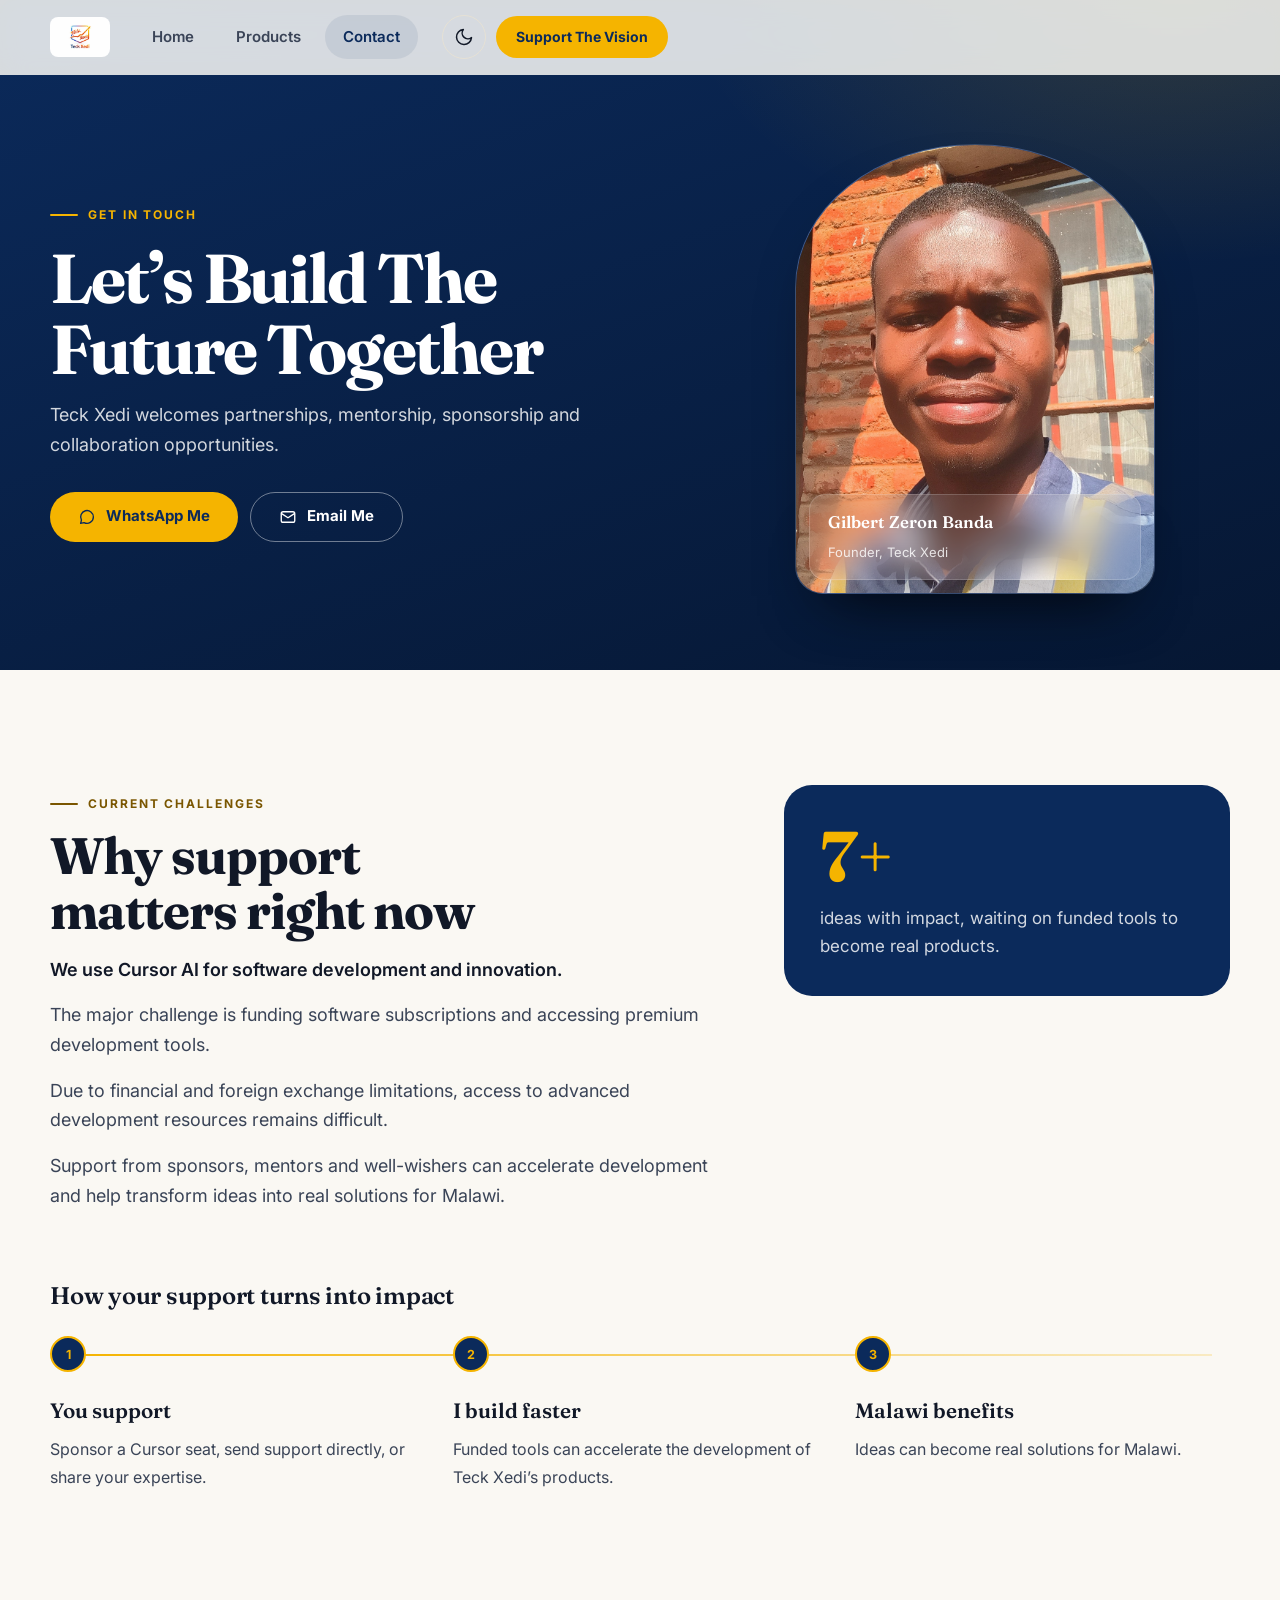
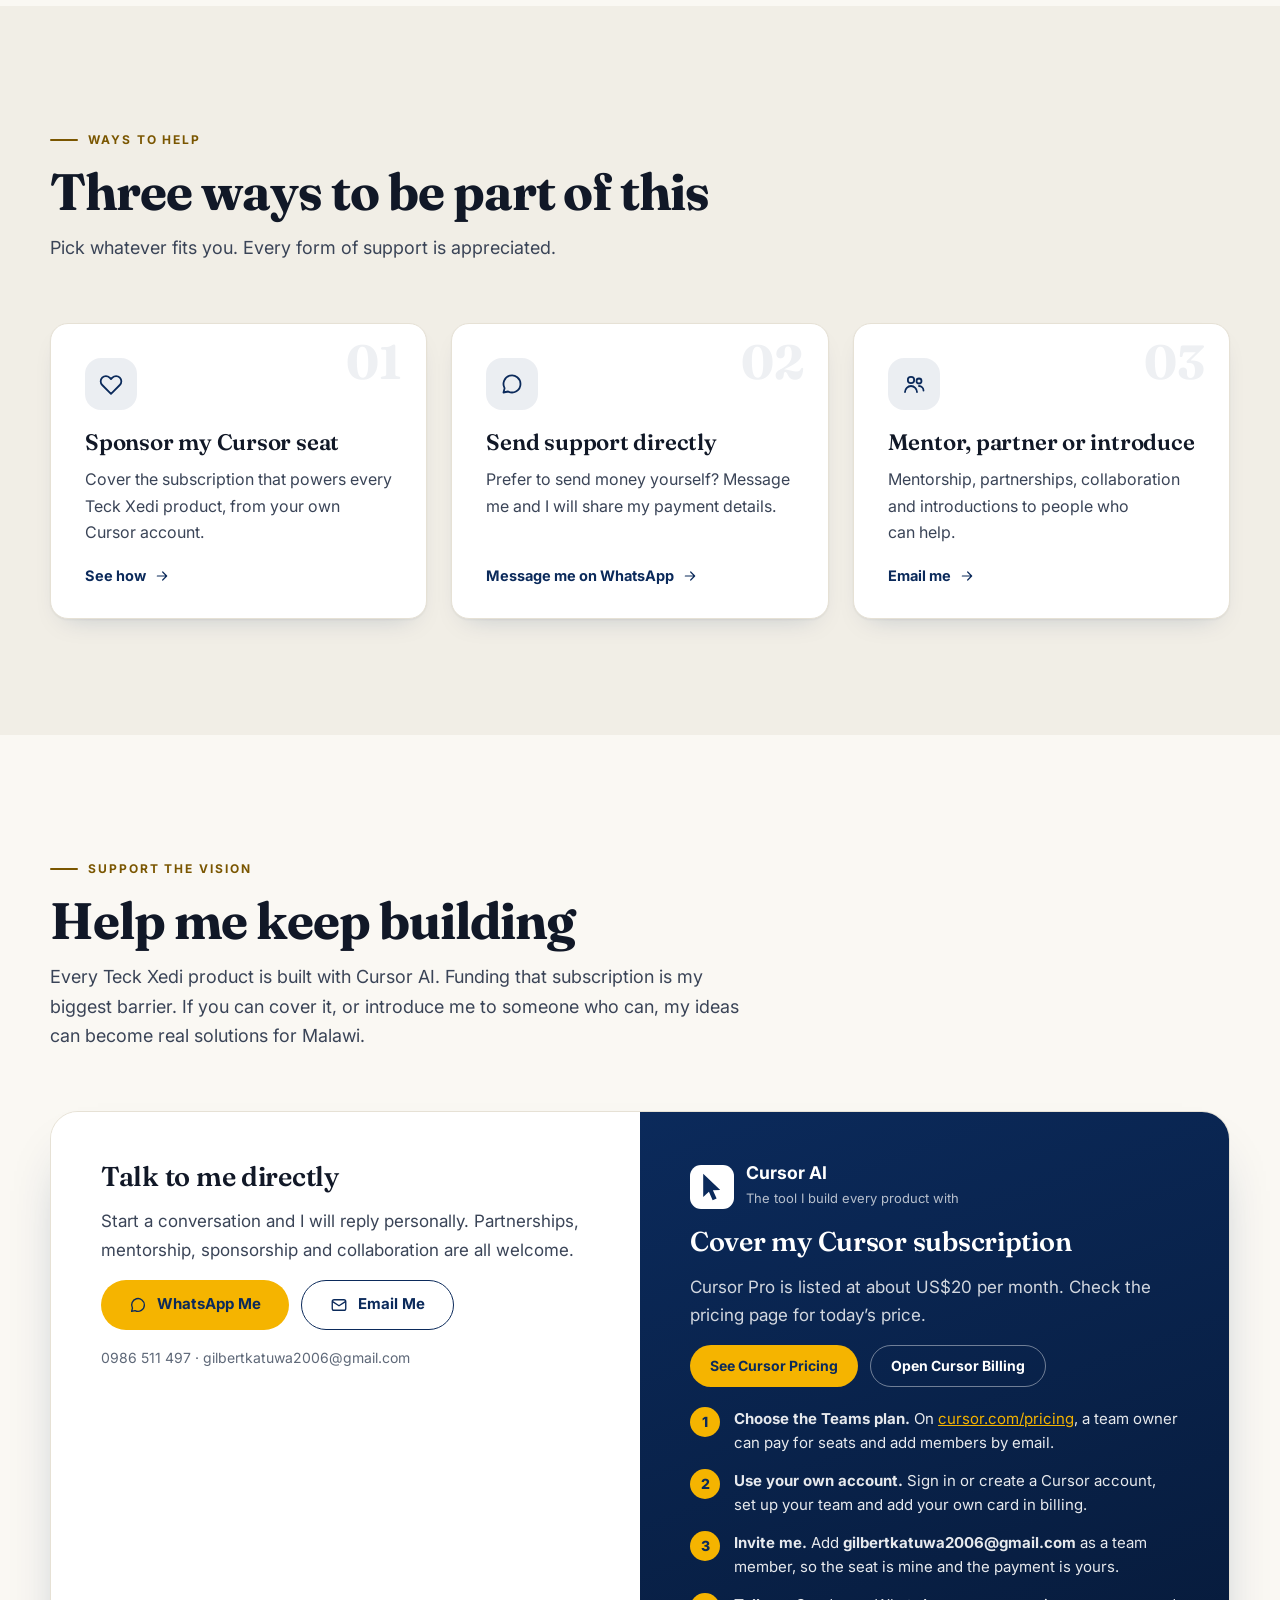
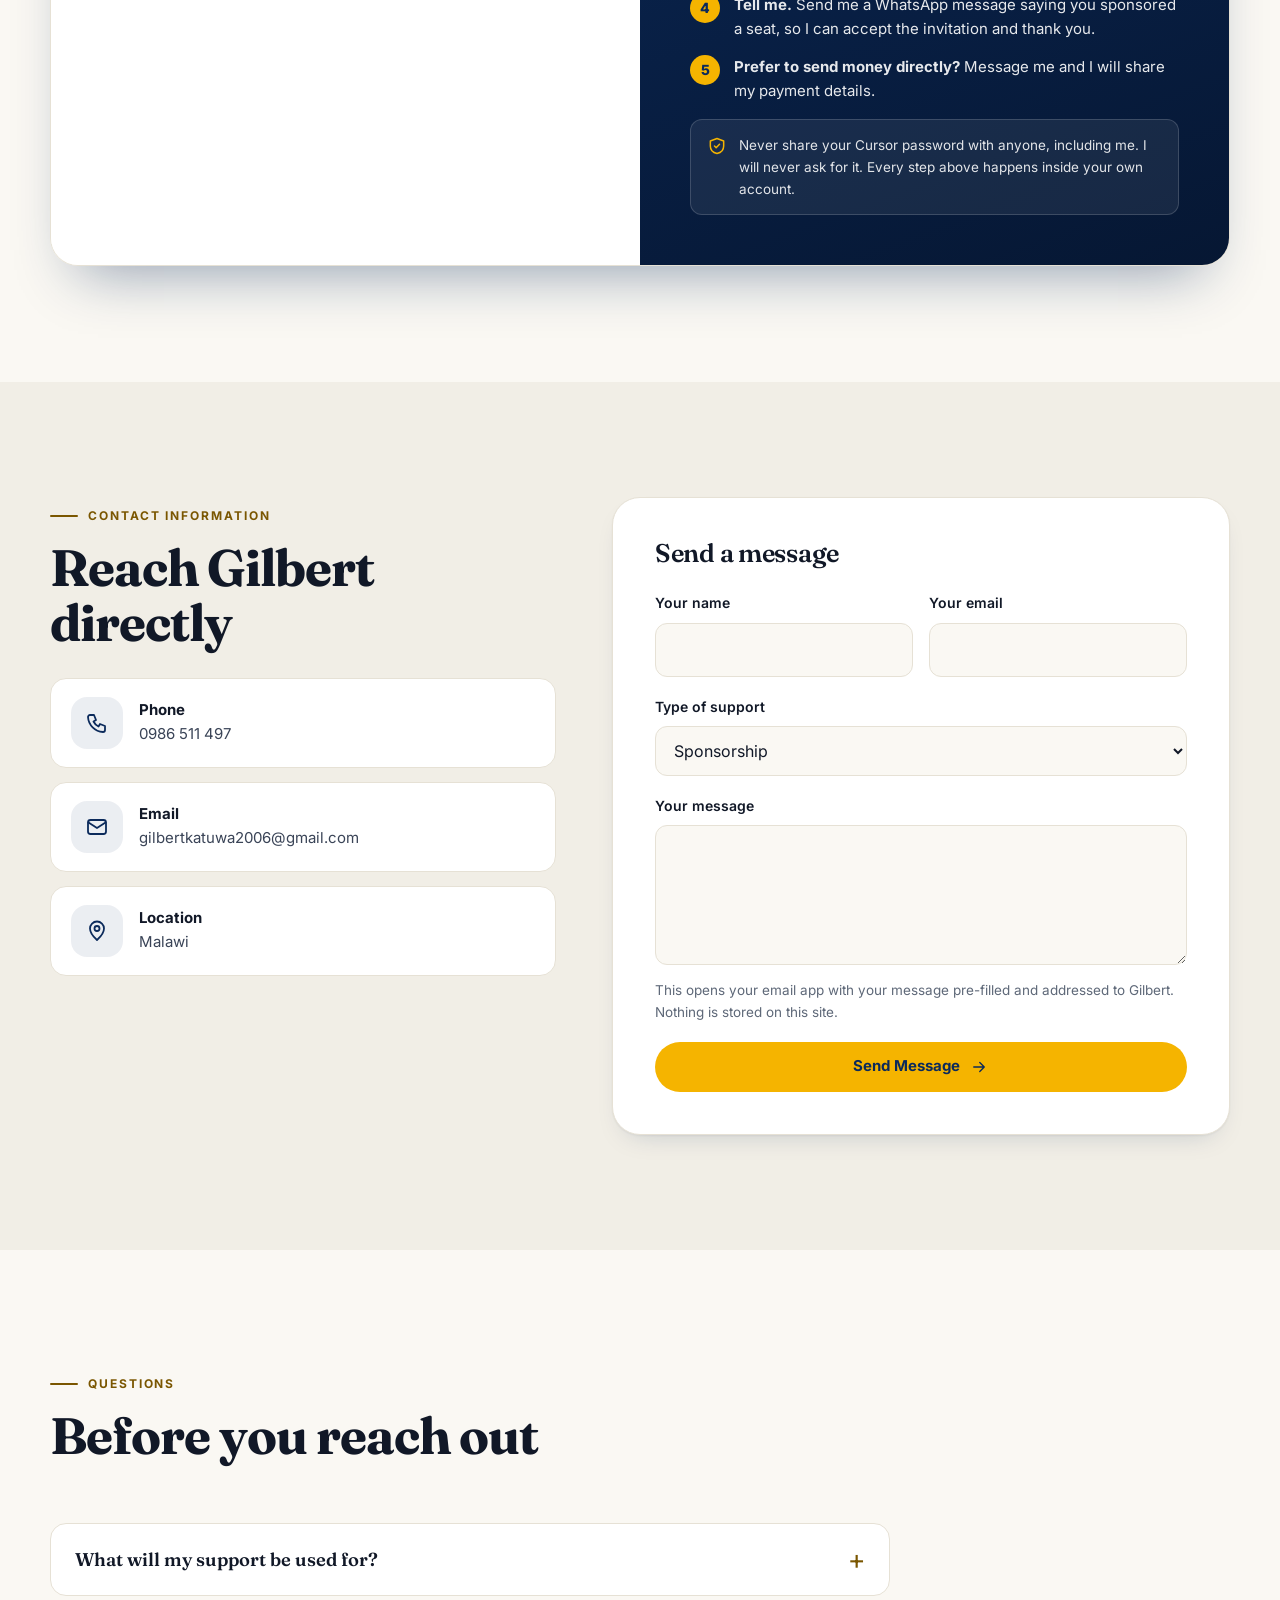
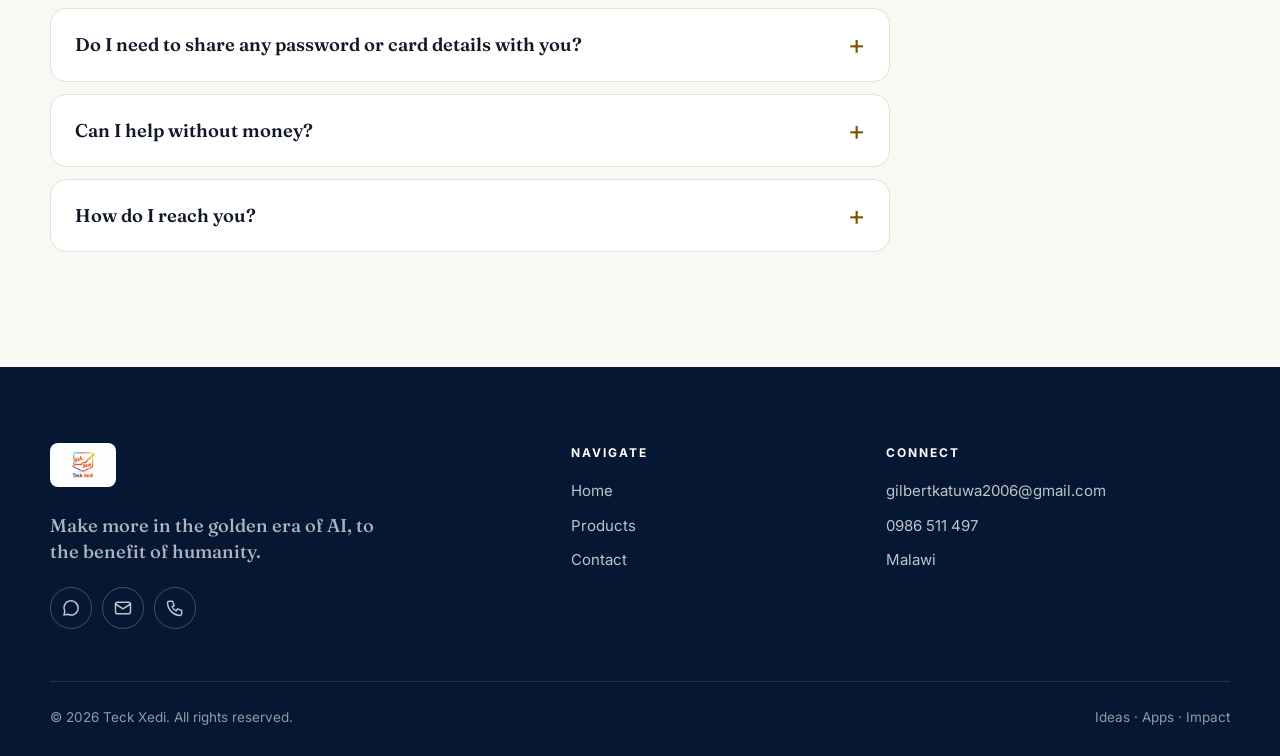
==== commit c93b6093: "Optimize font loading with media attribute" ====
--- a/contact.html
+++ b/contact.html
@@ -17,7 +17,8 @@
 <link rel="icon" href="assets/logo.jpg" type="image/jpeg">
 <link rel="preconnect" href="https://fonts.googleapis.com">
 <link rel="preconnect" href="https://fonts.gstatic.com" crossorigin>
-<link href="https://fonts.googleapis.com/css2?family=Fraunces:ital,wght@0,600;0,700;1,600&family=Inter:wght@400;500;600;700&display=swap" rel="stylesheet">
+<link rel="stylesheet" href="https://fonts.googleapis.com/css2?family=Fraunces:ital,wght@0,600;0,700;1,600&family=Inter:wght@400;500;600;700&display=swap" media="print" onload="this.media='all'">
+<noscript><link rel="stylesheet" href="https://fonts.googleapis.com/css2?family=Fraunces:ital,wght@0,600;0,700;1,600&family=Inter:wght@400;500;600;700&display=swap"></noscript>
 <script>document.documentElement.classList.add('js');try{var t=localStorage.getItem('tx-theme');if(!t&&window.matchMedia('(prefers-color-scheme: dark)').matches)t='dark';if(t)document.documentElement.setAttribute('data-theme',t)}catch(e){}</script>
 <link rel="stylesheet" href="style.css">
 </head>
--- a/style.css
+++ b/style.css
@@ -1,527 +1,407 @@
 /* ==========================================================
-   Teck Xedi — Design Tokens
+   TECK XEDI — Design System v3
+
+   TYPE    Fraunces (display serif, headings) + Inter (interface/body)
+   COLOUR  60 / 30 / 10 rule
+           60%  warm paper + white   → calm, readable, human
+           30%  navy                 → trust, seriousness, competence
+           10%  gold                 → ONLY actions and key moments
+   RULES   Gold is never used as text on a light background (1.8:1).
+           On light backgrounds, gold appears as a fill with navy text
+           (7.6:1) or as a darker "gold-ink" for small labels (5.7:1+).
    ========================================================== */
+
 :root{
-  --navy:#0B2A5B;
-  --navy-deep:#081F45;
-  --gold:#F5B400;
-  --bg:#F8FAFC;
-  --surface:#FFFFFF;
-  --text:#111827;
-  --muted:#6B7280;
-  --border:#E5E9F0;
-  --radius:14px;
-  --radius-sm:8px;
-  --shadow:0 20px 40px -20px rgba(11,42,91,0.25);
-  --shadow-sm:0 8px 20px -12px rgba(11,42,91,0.18);
-  --max:1200px;
+  --navy:#0B2A5B; --navy-deep:#061733; --navy-soft:#16397A;
+  --gold:#F5B400; --gold-ink:#7A5600;
+  --bg:#FAF8F3; --surface:#FFFFFF; --surface-2:#F1EEE6;
+  --text:#111827; --text-2:#3A4457; --muted:#5E6878;
+  --border:#E6E1D5;
+  --radius:18px; --radius-lg:28px;
+  --shadow-sm:0 1px 2px rgba(17,24,39,.05),0 12px 28px -16px rgba(11,42,91,.25);
+  --shadow:0 32px 56px -28px rgba(11,42,91,.45);
+  --font-head:'Fraunces',Georgia,'Times New Roman',serif;
+  --font-ui:'Inter',system-ui,-apple-system,'Segoe UI',Roboto,Arial,sans-serif;
   --ease:cubic-bezier(.22,.61,.36,1);
-}
-
+  --max:1180px;
+}
 :root[data-theme="dark"]{
-  --bg:#0A1220;
-  --surface:#101B32;
-  --text:#F1F5F9;
-  --muted:#94A3B8;
-  --border:#1E2B45;
-  --shadow:0 20px 40px -20px rgba(0,0,0,0.6);
-  --shadow-sm:0 8px 20px -12px rgba(0,0,0,0.5);
-}
-
-*,*::before,*::after{box-sizing:border-box;}
-html{scroll-behavior:smooth; scroll-padding-top:90px;}
-body{
-  margin:0;
-  font-family:'Inter',system-ui,-apple-system,sans-serif;
-  background:var(--bg);
-  color:var(--text);
-  -webkit-font-smoothing:antialiased;
-  transition:background .3s var(--ease), color .3s var(--ease);
-}
-h1,h2,h3,h4{
-  font-family:'Montserrat',sans-serif;
-  font-weight:800;
-  line-height:1.1;
-  margin:0;
-  letter-spacing:-0.01em;
-}
-p{margin:0; color:var(--muted); line-height:1.7;}
-a{color:inherit; text-decoration:none;}
-img{max-width:100%; display:block;}
-button{font-family:inherit; cursor:pointer; border:none; background:none;}
-.container{max-width:var(--max); margin:0 auto; padding:0 32px;}
-section{padding:120px 0;}
-@media (max-width:900px){ section{padding:72px 0;} .container{padding:0 20px;} }
-
-/* Skip link */
-.skip-link{position:absolute; left:-999px; top:0; background:var(--gold); color:var(--navy); padding:10px 16px; z-index:999; border-radius:0 0 8px 0;}
-.skip-link:focus{left:0;}
-
-:focus-visible{outline:3px solid var(--gold); outline-offset:3px;}
-
-/* ==========================================================
-   Navbar
-   ========================================================== */
-.nav{
-  position:fixed; top:0; left:0; right:0; z-index:100;
-  display:flex; align-items:center; justify-content:space-between;
-  padding:18px 32px;
-  background:rgba(248,250,252,0.75);
-  backdrop-filter:blur(14px) saturate(160%);
-  -webkit-backdrop-filter:blur(14px) saturate(160%);
-  border-bottom:1px solid transparent;
-  transition:all .35s var(--ease);
-}
-:root[data-theme="dark"] .nav{background:rgba(10,18,32,0.75);}
-.nav.scrolled{border-bottom-color:var(--border); box-shadow:var(--shadow-sm);}
-.nav-logo{display:flex; align-items:center; gap:10px;}
-.nav-logo img, .nav-logo svg{height:34px; width:auto;}
-.nav-links{display:flex; align-items:center; gap:36px; list-style:none; margin:0; padding:0;}
-.nav-links a{font-weight:600; font-size:15px; color:var(--text); position:relative; padding:6px 0;}
-.nav-links a::after{content:''; position:absolute; left:0; bottom:0; height:2px; width:0; background:var(--gold); transition:width .25s var(--ease);}
-.nav-links a:hover::after, .nav-links a.active::after{width:100%;}
-.nav-links a.active{color:var(--navy);}
-:root[data-theme="dark"] .nav-links a.active{color:var(--gold);}
-.nav-right{display:flex; align-items:center; gap:14px;}
-.theme-toggle{width:38px; height:38px; border-radius:50%; display:flex; align-items:center; justify-content:center; border:1px solid var(--border); color:var(--text);}
-.theme-toggle:hover{background:var(--surface);}
-.nav-toggle{display:none; flex-direction:column; gap:5px; width:26px;}
-.nav-toggle span{height:2px; background:var(--text); border-radius:2px;}
-
+  --bg:#09111F; --surface:#101B32; --surface-2:#16233F;
+  --text:#F1F5F9; --text-2:#CBD5E1; --muted:#94A3B8;
+  --border:#1F2D49; --gold-ink:#F5B400;
+  --shadow-sm:0 1px 2px rgba(0,0,0,.4),0 12px 28px -16px rgba(0,0,0,.6);
+  --shadow:0 32px 56px -28px rgba(0,0,0,.75);
+}
+
+/* ---------- Base ---------- */
+*,*::before,*::after{box-sizing:border-box}
+html{scroll-behavior:smooth;scroll-padding-top:90px;-webkit-text-size-adjust:100%}
+body{margin:0;font-family:var(--font-ui);font-size:17px;line-height:1.65;color:var(--text);background:var(--bg);-webkit-font-smoothing:antialiased;text-rendering:optimizeLegibility;transition:background .3s,color .3s;overflow-x:clip}
+h1,h2,h3,h4{margin:0;text-wrap:balance}
+h1,h2,h3{font-family:var(--font-head);font-weight:700;line-height:1.08;letter-spacing:-.02em}
+h1{font-size:clamp(2.7rem,6.4vw,5.3rem);line-height:1.02;letter-spacing:-.03em}
+h2{font-size:clamp(2rem,4vw,3.2rem)}
+h3{font-size:1.4rem;font-weight:600;letter-spacing:-.01em}
+h4{font-family:var(--font-ui);font-weight:700;letter-spacing:0}
+p{margin:0;color:var(--text-2);text-wrap:pretty}
+a{color:inherit;text-decoration:none}
+img{max-width:100%;display:block}
+button{font:inherit;cursor:pointer;border:0;background:none;color:inherit;padding:0}
+ul,ol{margin:0;padding:0}
+[hidden]{display:none !important}
+:focus-visible{outline:3px solid var(--gold);outline-offset:3px;border-radius:6px}
+.container{width:min(100% - 40px,var(--max));margin-inline:auto}
+.section{padding-block:clamp(68px,9vw,116px)}
+.alt{background:var(--surface-2)}
+.ic{width:20px;height:20px;stroke:currentColor;fill:none;stroke-width:1.8;stroke-linecap:round;stroke-linejoin:round;flex:none}
+.skip-link{position:absolute;left:-999px;top:0;background:var(--gold);color:var(--navy);padding:10px 16px;z-index:999;border-radius:0 0 10px 0;font-weight:700}
+.skip-link:focus{left:0}
+.progress{position:fixed;top:0;left:0;right:0;height:3px;background:var(--gold);transform:scaleX(0);transform-origin:0 50%;z-index:200;pointer-events:none}
+.eyebrow{display:inline-flex;align-items:center;gap:10px;font-family:var(--font-ui);font-weight:700;font-size:12px;letter-spacing:.16em;text-transform:uppercase;color:var(--gold-ink)}
+.eyebrow::before{content:"";width:28px;height:2px;background:currentColor;border-radius:2px}
+.on-dark .eyebrow{color:var(--gold)}
+
+/* ---------- Buttons ---------- */
+.btn{display:inline-flex;align-items:center;justify-content:center;gap:10px;min-height:50px;padding:0 28px;border-radius:999px;font-family:var(--font-ui);font-weight:700;font-size:15px;white-space:nowrap;transition:transform .2s var(--ease),box-shadow .2s var(--ease),background .2s,color .2s,border-color .2s}
+.btn:hover{transform:translateY(-2px)}
+.btn .ic{width:18px;height:18px}
+.btn-gold{background:var(--gold);color:var(--navy)}
+.btn-gold:hover{box-shadow:0 16px 28px -12px rgba(245,180,0,.8)}
+.btn-navy{background:var(--navy);color:#fff}
+.btn-navy:hover{box-shadow:0 16px 28px -12px rgba(11,42,91,.75)}
+.btn-outline{border:1.5px solid var(--navy);color:var(--navy)}
+.btn-outline:hover{background:var(--navy);color:#fff}
+:root[data-theme="dark"] .btn-outline{border-color:var(--text);color:var(--text)}
+:root[data-theme="dark"] .btn-outline:hover{background:var(--text);color:var(--bg)}
+.btn-ghost{border:1.5px solid rgba(255,255,255,.42);color:#fff}
+.btn-ghost:hover{background:rgba(255,255,255,.13)}
+.btn-sm{min-height:42px;padding:0 20px;font-size:14px}
+.actions{display:flex;flex-wrap:wrap;gap:12px}
+
+/* ---------- Navbar ---------- */
+.nav{position:fixed;inset:0 0 auto 0;z-index:100;background:rgba(250,248,243,.86);backdrop-filter:blur(14px) saturate(160%);-webkit-backdrop-filter:blur(14px) saturate(160%);border-bottom:1px solid transparent;transition:border-color .3s,box-shadow .3s,background .3s}
+:root[data-theme="dark"] .nav{background:rgba(9,17,31,.86)}
+.nav.scrolled{border-bottom-color:var(--border);box-shadow:var(--shadow-sm)}
+.nav-inner{display:flex;align-items:center;gap:24px;height:74px}
+.brand{display:inline-flex;align-items:center;flex:none}
+.brand img{height:40px;width:auto;border-radius:8px}
+.wordmark{font-family:var(--font-head);font-weight:700;font-size:24px;color:var(--navy);letter-spacing:-.02em}
+.wordmark b{color:var(--gold);font-weight:700}
+.footer .wordmark{color:#fff}
+.nav-links{display:flex;gap:6px;list-style:none;margin-inline:auto}
+.nav-links a{display:block;padding:10px 18px;border-radius:999px;font-weight:600;font-size:15px;color:var(--text-2);transition:background .2s,color .2s}
+.nav-links a:hover{background:var(--surface-2);color:var(--text)}
+.nav-links a[aria-current="page"]{color:var(--navy);background:rgba(11,42,91,.08)}
+:root[data-theme="dark"] .nav-links a[aria-current="page"]{color:var(--gold);background:rgba(245,180,0,.12)}
+.nav-cta-mobile{display:none}
+.nav-actions{display:flex;align-items:center;gap:10px}
+.icon-btn{width:44px;height:44px;border-radius:50%;border:1px solid var(--border);display:grid;place-items:center;color:var(--text);transition:background .2s}
+.icon-btn:hover{background:var(--surface-2)}
+.nav-toggle{display:none}
+.nav-toggle .i-close{display:none}
+.nav-toggle[aria-expanded="true"] .i-open{display:none}
+.nav-toggle[aria-expanded="true"] .i-close{display:block}
+
+/* ---------- Hero (home) ---------- */
+.hero{position:relative;overflow:hidden;color:#fff;display:flex;align-items:center;min-height:min(100svh,920px);padding:142px 0 92px;
+  background:radial-gradient(900px 540px at 90% 6%,rgba(245,180,0,.17),transparent 60%),radial-gradient(760px 540px at 0% 100%,rgba(70,120,255,.2),transparent 60%),linear-gradient(160deg,var(--navy) 0%,var(--navy-deep) 100%)}
+.hero::after{content:"";position:absolute;inset:0;pointer-events:none;background-image:linear-gradient(rgba(255,255,255,.045) 1px,transparent 1px),linear-gradient(90deg,rgba(255,255,255,.045) 1px,transparent 1px);background-size:60px 60px;-webkit-mask-image:radial-gradient(circle at 78% 22%,#000,transparent 68%);mask-image:radial-gradient(circle at 78% 22%,#000,transparent 68%)}
+.hero-grid{position:relative;z-index:1;display:grid;grid-template-columns:1.2fr .8fr;gap:60px;align-items:center}
+.pill{display:inline-flex;align-items:center;gap:10px;padding:8px 18px 8px 14px;border-radius:999px;background:rgba(255,255,255,.08);border:1px solid rgba(255,255,255,.2);color:#fff;font:600 13.5px var(--font-ui);transition:background .2s}
+.pill:hover{background:rgba(255,255,255,.14)}
+.pill .dot{width:8px;height:8px;border-radius:50%;background:var(--gold);animation:ping 2.2s infinite}
+.pill .ic{width:15px;height:15px}
+@keyframes ping{0%{box-shadow:0 0 0 0 rgba(245,180,0,.65)}70%,100%{box-shadow:0 0 0 10px rgba(245,180,0,0)}}
+.hero h1{color:#fff;margin:24px 0 24px}
+.hero h1 em{font-style:italic;font-weight:600;color:var(--gold);padding-right:.04em}
+.hero-lead{color:rgba(255,255,255,.82);font-size:clamp(17px,1.6vw,20px);max-width:540px}
+.hero-actions{display:flex;flex-wrap:wrap;gap:14px;margin:36px 0 52px}
+.stats{display:flex;gap:44px;flex-wrap:wrap}
+.stats strong{display:block;font-family:var(--font-head);font-weight:700;font-size:clamp(1.8rem,3vw,2.4rem);color:#fff;line-height:1.1;font-variant-numeric:lining-nums tabular-nums}
+.stats span{font-size:13px;color:rgba(255,255,255,.66)}
+.glass{background:rgba(255,255,255,.07);border:1px solid rgba(255,255,255,.17);backdrop-filter:blur(16px);-webkit-backdrop-filter:blur(16px);border-radius:var(--radius-lg);box-shadow:0 34px 64px -30px rgba(0,0,0,.65)}
+.hero-panel{padding:34px;max-width:420px;margin-left:auto}
+.hero-panel .eyebrow{margin-bottom:26px}
+
+/* Entrance animation (runs once on load, only when JavaScript is available) */
+.js .rise{animation:rise .9s var(--ease) both;animation-delay:var(--d,0s)}
+@keyframes rise{from{opacity:0;transform:translateY(26px)}to{opacity:1;transform:none}}
+
+/* ---------- Brand motif: "the path" (Ideas → Apps → Impact) ---------- */
+.path{list-style:none;position:relative;display:grid;gap:30px}
+.path::before{content:"";position:absolute;left:17px;top:20px;bottom:20px;width:2px;background:linear-gradient(var(--gold),rgba(245,180,0,.12));transform-origin:top;animation:draw 1.4s .6s var(--ease) both}
+@keyframes draw{from{transform:scaleY(0)}to{transform:scaleY(1)}}
+.path li{position:relative;padding-left:58px}
+.node{position:absolute;left:0;top:0;width:36px;height:36px;border-radius:50%;display:grid;place-items:center;background:var(--navy-deep);border:2px solid var(--gold);color:var(--gold);font:700 12.5px var(--font-ui);z-index:1}
+.path strong{display:block;font-family:var(--font-head);font-weight:600;font-size:1.3rem;color:#fff;line-height:1.2;margin-bottom:4px}
+.path .t{display:block;color:rgba(255,255,255,.8);font-size:15px;line-height:1.55}
+
+.path-h{list-style:none;position:relative;display:grid;grid-template-columns:repeat(3,1fr);gap:28px}
+.path-h::before{content:"";position:absolute;left:18px;right:18px;top:18px;height:2px;background:linear-gradient(90deg,var(--gold),rgba(245,180,0,.2))}
+.path-h li{position:relative;padding-top:58px}
+.path-h .node{background:var(--navy);color:var(--gold)}
+.path-h strong{display:block;font-family:var(--font-head);font-weight:600;font-size:1.3rem;color:var(--text);margin-bottom:6px}
+.path-h .t{color:var(--text-2);font-size:16px}
+
+/* ---------- Product marquee ---------- */
+.marquee{overflow:hidden;background:var(--navy-deep);border-block:1px solid rgba(255,255,255,.1);padding:20px 0}
+.marquee-track{display:flex;width:max-content;animation:scroll 40s linear infinite}
+.marquee:hover .marquee-track{animation-play-state:paused}
+.marquee-group{display:flex;flex:none}
+.marquee-group span{font-family:var(--font-head);font-weight:600;font-size:1.25rem;color:rgba(255,255,255,.86);padding:0 28px;white-space:nowrap}
+.marquee-group span::after{content:"✦";color:var(--gold);font-size:.8rem;margin-left:56px;vertical-align:middle}
+@keyframes scroll{to{transform:translateX(-50%)}}
+
+/* ---------- Section heads, cards ---------- */
+.section-head{max-width:700px;margin-bottom:clamp(38px,5vw,60px)}
+.section-head h2{margin:14px 0}
+.section-head p{font-size:18px}
+.cards-3{display:grid;grid-template-columns:repeat(3,1fr);gap:24px}
+.card{position:relative;background:var(--surface);border:1px solid var(--border);border-radius:var(--radius);padding:34px;box-shadow:var(--shadow-sm);display:flex;flex-direction:column;gap:12px;overflow:hidden;transition:transform .3s var(--ease),box-shadow .3s var(--ease)}
+.card:hover{transform:translateY(-5px);box-shadow:var(--shadow)}
+.card[data-n]::after{content:attr(data-n);position:absolute;right:24px;top:14px;font:700 3rem var(--font-head);color:rgba(11,42,91,.07);line-height:1}
+:root[data-theme="dark"] .card[data-n]::after{color:rgba(245,180,0,.1)}
+.card p{font-size:16px}
+.badge-ic{width:52px;height:52px;border-radius:16px;display:grid;place-items:center;background:rgba(11,42,91,.08);color:var(--navy);margin-bottom:8px}
+.badge-ic .ic{width:24px;height:24px}
+:root[data-theme="dark"] .badge-ic{background:rgba(245,180,0,.12);color:var(--gold)}
+.card .p-link{margin-top:auto;padding-top:10px}
+
+/* Pointer spotlight on cards (set by script.js, mouse only) */
+.card::before,.p-card::before,.tile-cta::before{content:"";position:absolute;inset:0;border-radius:inherit;pointer-events:none;opacity:0;transition:opacity .3s;background:radial-gradient(420px circle at var(--mx,50%) var(--my,50%),rgba(245,180,0,.15),transparent 60%);z-index:3}
+.card:hover::before,.p-card:hover::before,.tile-cta:hover::before{opacity:1}
+
+/* ---------- Founder ---------- */
+.founder{display:grid;grid-template-columns:.8fr 1.2fr;gap:clamp(40px,6vw,84px);align-items:center}
+.founder-media{position:relative;width:min(100%,420px);margin-inline:auto}
+.founder-media::before{content:"";position:absolute;inset:18px -12px -18px 12px;border:2px solid var(--gold);border-radius:50% 50% 28px 28px / 32% 32% 28px 28px;z-index:0}
+.slideshow{position:relative;z-index:1;aspect-ratio:4/5;border-radius:50% 50% 28px 28px / 32% 32% 28px 28px;overflow:hidden;box-shadow:var(--shadow);background:linear-gradient(135deg,var(--navy),var(--navy-deep))}
+.slide{position:absolute;inset:0;margin:0;opacity:0;visibility:hidden;transform:scale(.88) translateY(24px);transition:opacity .6s var(--ease),transform .8s cubic-bezier(.34,1.56,.64,1),visibility 0s linear .8s}
+.slide.is-active{opacity:1;visibility:visible;transform:none;z-index:2;transition:opacity .6s var(--ease),transform .8s cubic-bezier(.34,1.56,.64,1),visibility 0s}
+.slide img{width:100%;height:100%;object-fit:cover;object-position:center 25%}
+.dots{position:absolute;left:0;right:0;bottom:16px;z-index:3;display:flex;justify-content:center;gap:8px}
+.dots button{position:relative;width:9px;height:9px;border-radius:999px;background:rgba(255,255,255,.65);transition:width .3s var(--ease),background .3s}
+.dots button::after{content:"";position:absolute;inset:-10px}
+.dots button.active{width:26px;background:var(--gold)}
+.quote-card{margin:0;position:absolute;left:-22px;bottom:-30px;z-index:4;max-width:300px;padding:20px 22px;border-radius:16px;background:var(--navy);color:#fff;box-shadow:var(--shadow);font-family:var(--font-head);font-weight:600;font-size:15px;line-height:1.5}
+.quote-card cite{display:block;margin-top:10px;color:var(--gold);font:600 12px var(--font-ui);font-style:normal;letter-spacing:.04em}
+.founder h2{margin:14px 0 10px}
+.role{display:block;font-weight:600;color:var(--muted);font-size:15px;margin-bottom:24px}
+.founder p+p{margin-top:14px}
+.timeline{list-style:none;margin-top:36px;display:grid;gap:26px;border-left:2px solid var(--border);padding-left:28px}
+.timeline li{position:relative}
+.timeline li::before{content:"";position:absolute;left:-35px;top:7px;width:12px;height:12px;border-radius:50%;background:var(--gold);box-shadow:0 0 0 4px var(--bg)}
+.timeline h4{font-size:16px;margin-bottom:4px}
+.timeline p{font-size:15.5px}
+
+/* ---------- Vision ---------- */
+.vision{position:relative;overflow:hidden;color:#fff;background:linear-gradient(160deg,var(--navy),var(--navy-deep))}
+.vision::before{content:"";position:absolute;width:680px;height:680px;border-radius:50%;top:-240px;right:-180px;background:radial-gradient(circle,rgba(245,180,0,.16),transparent 70%)}
+.vision .container{position:relative}
+.vision blockquote{margin:18px 0 0;max-width:920px;font-family:var(--font-head);font-weight:600;font-size:clamp(1.9rem,4.4vw,3.4rem);line-height:1.18;letter-spacing:-.02em}
+.vision blockquote::before{content:"“";display:block;font-size:6rem;line-height:.5;color:var(--gold);margin-bottom:22px}
+.vision blockquote em{color:var(--gold)}
+
+/* ---------- Call-to-action band ---------- */
+.cta{background:var(--gold);color:var(--navy);padding-block:clamp(52px,7vw,84px)}
+.cta .container{display:flex;align-items:center;justify-content:space-between;gap:32px;flex-wrap:wrap}
+.cta h2{color:var(--navy);font-size:clamp(1.8rem,3.4vw,2.6rem);max-width:640px}
+.cta p{color:rgba(11,42,91,.85);margin-top:12px;max-width:560px}
+.cta .btn-outline{border-color:var(--navy);color:var(--navy)}
+.cta .btn-outline:hover{background:var(--navy);color:#fff}
+
+/* ---------- Page hero (products, contact) ---------- */
+.page-hero{position:relative;overflow:hidden;color:#fff;padding:144px 0 76px;background:radial-gradient(820px 440px at 92% 0%,rgba(245,180,0,.16),transparent 60%),linear-gradient(160deg,var(--navy),var(--navy-deep))}
+.page-hero h1{color:#fff;font-size:clamp(2.4rem,5.4vw,4.4rem);margin:18px 0 16px}
+.page-hero p{color:rgba(255,255,255,.82);max-width:580px;font-size:18px}
+.page-hero .container{position:relative}
+.stages{list-style:none;display:grid;grid-template-columns:repeat(4,1fr);gap:12px;margin-top:42px}
+.stage{padding:18px 20px;border-radius:16px;background:rgba(255,255,255,.07);border:1px solid rgba(255,255,255,.15)}
+.stage b{display:block;font-family:var(--font-head);font-weight:700;font-size:2.2rem;color:#fff;line-height:1;font-variant-numeric:lining-nums}
+.stage span{display:block;font-weight:700;font-size:13px;color:var(--gold);margin-top:8px}
+.stage small{display:block;color:rgba(255,255,255,.66);font-size:12.5px;line-height:1.4;margin-top:2px}
+
+/* ---------- Products (bento) ---------- */
+.filter-row{display:flex;align-items:center;justify-content:space-between;gap:16px;flex-wrap:wrap;margin-bottom:32px}
+.filters{display:flex;gap:10px;flex-wrap:wrap}
+.filters button{padding:10px 20px;border-radius:999px;border:1px solid var(--border);background:var(--surface);font-weight:600;font-size:14px;color:var(--text-2);transition:all .2s var(--ease)}
+.filters button:hover,.filters button[aria-pressed="true"]{background:var(--navy);color:#fff;border-color:var(--navy)}
+.filter-count{font-size:14px;color:var(--muted);font-weight:500}
+.bento{display:grid;grid-template-columns:repeat(3,1fr);gap:24px;grid-auto-flow:dense}
+.bento .p-card.big{grid-column:span 2;grid-row:span 2}
+.bento .tile-cta{grid-column:span 2}
+.bento.is-filtered .p-card.big{grid-column:auto;grid-row:auto}
+.bento.is-filtered .tile-cta{display:none}
+.p-card{position:relative;display:flex;flex-direction:column;background:var(--surface);border:1px solid var(--border);border-radius:var(--radius);overflow:hidden;box-shadow:var(--shadow-sm);transition:transform .3s var(--ease),box-shadow .3s var(--ease)}
+.p-card:hover{transform:translateY(-6px);box-shadow:var(--shadow)}
+.cover{position:relative;aspect-ratio:16/10;display:grid;place-items:center;overflow:hidden;color:rgba(255,255,255,.94);background:linear-gradient(135deg,var(--navy),var(--c2,#2457D6))}
+.cover::before{content:"";position:absolute;inset:0;background:radial-gradient(circle at 84% 6%,rgba(255,255,255,.26),transparent 55%)}
+.cover::after{content:"";position:absolute;inset:0;background-image:radial-gradient(rgba(255,255,255,.2) 1px,transparent 1.6px);background-size:20px 20px;-webkit-mask-image:linear-gradient(135deg,#000,transparent 65%);mask-image:linear-gradient(135deg,#000,transparent 65%)}
+.cover[data-cat="education"]{--c2:#2457D6}
+.cover[data-cat="health"]{--c2:#0F7B77}
+.cover[data-cat="finance"]{--c2:#8A6100}
+.cover[data-cat="business"]{--c2:#5B3FD1}
+.cover[data-cat="future"]{--c2:#0E7490}
+.cover .ic{position:relative;z-index:1;width:56px;height:56px;stroke-width:1.4}
+.cover-num{position:absolute;left:20px;top:16px;z-index:1;font:700 14px var(--font-ui);letter-spacing:.12em;color:rgba(255,255,255,.78)}
+.cover img{position:absolute;inset:0;width:100%;height:100%;object-fit:cover;z-index:2}
+.p-card.big .cover{flex:1 1 auto;aspect-ratio:auto;min-height:260px}
+.p-card.big .cover .ic{width:92px;height:92px}
+.p-card.big h3{font-size:clamp(1.9rem,2.8vw,2.4rem)}
+.p-card.big .p-body>p{font-size:17px}
+.p-body{display:flex;flex-direction:column;gap:12px;padding:26px;flex:1 1 auto}
+.p-card.big .p-body{flex:0 0 auto;padding:30px}
+.p-meta{display:flex;align-items:center;gap:12px;flex-wrap:wrap}
+.badge{display:inline-flex;align-items:center;gap:7px;padding:5px 12px;border-radius:999px;font:700 12px var(--font-ui)}
+.badge::before{content:"";width:7px;height:7px;border-radius:50%;background:currentColor}
+.badge-concept{background:#FEF3C7;color:#8A5A00}
+.badge-prototype{background:#DBEAFE;color:#1E40AF}
+.badge-development{background:#D1FAE5;color:#047857}
+.badge-live{background:var(--gold);color:var(--navy)}
+:root[data-theme="dark"] .badge-concept{background:rgba(245,180,0,.18);color:#FBBF24}
+:root[data-theme="dark"] .badge-prototype{background:rgba(59,130,246,.2);color:#93C5FD}
+:root[data-theme="dark"] .badge-development{background:rgba(16,185,129,.18);color:#6EE7B7}
+.cat{font-size:12px;font-weight:600;color:var(--muted);text-transform:uppercase;letter-spacing:.08em}
+.p-body p{font-size:15.5px}
+.chips{display:flex;flex-wrap:wrap;gap:8px;list-style:none}
+.chips li{padding:5px 12px;border-radius:999px;background:var(--surface-2);font-size:13px;font-weight:500;color:var(--text-2)}
+.p-link{margin-top:auto;padding-top:6px;display:inline-flex;align-items:center;gap:8px;font:700 14.5px var(--font-ui);color:var(--navy)}
+:root[data-theme="dark"] .p-link{color:var(--gold)}
+.p-link .ic{width:16px;height:16px;transition:transform .2s var(--ease)}
+.p-card:hover .p-link .ic,.card:hover .p-link .ic{transform:translateX(4px)}
+.tile-cta{position:relative;overflow:hidden;display:flex;flex-direction:column;justify-content:center;gap:16px;padding:clamp(28px,3vw,42px);border-radius:var(--radius);background:linear-gradient(150deg,var(--navy),var(--navy-deep));color:#fff}
+.tile-cta h3{color:#fff;font-size:clamp(1.6rem,2.6vw,2.1rem)}
+.tile-cta p{color:rgba(255,255,255,.82)}
+.tease-head{display:flex;justify-content:space-between;align-items:flex-end;gap:20px;flex-wrap:wrap}
+
+/* ---------- Contact ---------- */
+.portrait{position:relative;width:min(100%,360px);margin-inline:auto}
+.frame{aspect-ratio:4/5;border-radius:50% 50% 28px 28px / 32% 32% 28px 28px;overflow:hidden;background:linear-gradient(135deg,var(--navy-soft),var(--navy-deep));border:1px solid rgba(255,255,255,.2);box-shadow:0 30px 60px -28px rgba(0,0,0,.65)}
+.frame img{width:100%;height:100%;object-fit:cover;object-position:center 25%}
+.tag{position:absolute;left:14px;right:14px;bottom:14px;padding:14px 18px;border-radius:16px;color:#fff}
+.tag strong{display:block;font-family:var(--font-head);font-weight:600;font-size:1.05rem}
+.tag span{font-size:13px;color:rgba(255,255,255,.82)}
+.hero-split{display:grid;grid-template-columns:1.1fr .9fr;gap:48px;align-items:center}
+.page-hero .actions{margin-top:32px}
+.why{display:grid;grid-template-columns:1.2fr .8fr;gap:clamp(28px,5vw,64px);align-items:start}
+.why h2{margin:14px 0 8px}
+.why-text p{margin-top:16px;font-size:18px}
+.why-text p.lead{color:var(--text);font-weight:600}
+.stat-card{padding:36px;border-radius:var(--radius-lg);background:var(--navy);color:#fff}
+.stat-card strong{display:block;font-family:var(--font-head);font-weight:700;font-size:4.4rem;line-height:1;color:var(--gold)}
+.stat-card p{color:rgba(255,255,255,.82);margin-top:12px}
+.flow{margin-top:clamp(48px,6vw,72px)}
+.flow h3{font-size:1.5rem;margin-bottom:28px}
+.split{display:grid;grid-template-columns:1fr 1fr;border-radius:var(--radius-lg);overflow:hidden;border:1px solid var(--border);box-shadow:var(--shadow)}
+.split-box{padding:clamp(28px,4vw,50px);display:flex;flex-direction:column;gap:16px}
+.split-direct{background:var(--surface)}
+.split-direct h3,.split-cursor h3{font-size:1.7rem}
+.split-cursor{color:#fff;background:linear-gradient(160deg,var(--navy),var(--navy-deep))}
+.split-cursor h3{color:#fff}
+.split-cursor p{color:rgba(255,255,255,.82)}
+.small{font-size:14px;color:var(--muted)}
+.cursor-brand{display:flex;align-items:center;gap:12px}
+.cursor-brand strong{display:block;font:700 1.1rem var(--font-ui);color:#fff}
+.cursor-brand span{font-size:13px;color:rgba(255,255,255,.7)}
+.steps{list-style:none;counter-reset:s;display:grid;gap:14px;margin-top:4px}
+.steps li{counter-increment:s;position:relative;padding-left:44px;color:rgba(255,255,255,.9);font-size:15px;line-height:1.6}
+.steps li::before{content:counter(s);position:absolute;left:0;top:0;width:30px;height:30px;border-radius:50%;background:var(--gold);color:var(--navy);display:grid;place-items:center;font:800 14px var(--font-ui)}
+.steps a{color:var(--gold);text-decoration:underline}
+.safe{display:flex;gap:12px;align-items:flex-start;padding:14px 16px;border-radius:12px;background:rgba(255,255,255,.07);border:1px solid rgba(255,255,255,.16);font-size:13.5px;color:rgba(255,255,255,.88)}
+.safe .ic{color:var(--gold);margin-top:2px}
+.contact-grid{display:grid;grid-template-columns:.9fr 1.1fr;gap:clamp(28px,5vw,56px);align-items:start}
+.info{display:grid;gap:14px}
+.info-item{display:flex;align-items:center;gap:16px;padding:18px 20px;border-radius:16px;background:var(--surface);border:1px solid var(--border)}
+.info-item strong{display:block;font:700 15px var(--font-ui)}
+.info-item span,.info-item a{font-size:15px;color:var(--text-2)}
+.info-item a:hover{color:var(--gold-ink)}
+.info-item .badge-ic{margin:0;flex:none}
+.form-card{padding:clamp(24px,3.5vw,42px);background:var(--surface);border:1px solid var(--border);border-radius:var(--radius-lg);box-shadow:var(--shadow-sm)}
+.form-card h3{font-size:1.6rem;margin-bottom:24px}
+.form-row{display:grid;grid-template-columns:1fr 1fr;gap:16px}
+.field{display:grid;gap:8px;margin-bottom:18px}
+.field label{font-weight:600;font-size:14px;color:var(--text)}
+.field input,.field select,.field textarea{width:100%;min-height:50px;padding:13px 14px;border:1px solid var(--border);border-radius:12px;background:var(--bg);color:var(--text);font:inherit;font-size:16px}
+.field textarea{min-height:140px;resize:vertical}
+.field input:focus,.field select:focus,.field textarea:focus{outline:none;border-color:var(--gold);box-shadow:0 0 0 4px rgba(245,180,0,.26)}
+.note{font-size:13.5px;color:var(--muted);margin:-4px 0 18px}
+.faq{max-width:840px;display:grid;gap:12px}
+.faq details{background:var(--surface);border:1px solid var(--border);border-radius:16px;padding:0 24px}
+.faq summary{cursor:pointer;list-style:none;display:flex;justify-content:space-between;align-items:center;gap:16px;padding:22px 0;font:600 1.15rem var(--font-head)}
+.faq summary::-webkit-details-marker{display:none}
+.faq summary::after{content:"+";font:400 1.7rem var(--font-ui);line-height:1;color:var(--gold-ink);transition:transform .2s var(--ease)}
+.faq details[open] summary::after{transform:rotate(45deg)}
+.faq details p{padding-bottom:22px}
+
+/* ---------- Footer ---------- */
+.footer{background:var(--navy-deep);color:rgba(255,255,255,.74);padding:76px 0 28px}
+.footer-grid{display:grid;grid-template-columns:1.4fr .8fr 1fr;gap:40px}
+.footer .brand img{height:44px}
+.footer p{color:rgba(255,255,255,.68);font:500 1.15rem/1.4 var(--font-head);margin-top:18px;max-width:340px}
+.footer h4{font-size:12px;letter-spacing:.16em;text-transform:uppercase;color:#fff;margin-bottom:16px}
+.footer ul{list-style:none}
+.footer li{margin-bottom:10px;font-size:15px}
+.footer a{color:rgba(255,255,255,.74)}
+.footer a:hover{color:var(--gold)}
+.footer-social{display:flex;gap:10px;margin-top:22px}
+.footer-social a{width:42px;height:42px;border-radius:50%;border:1px solid rgba(255,255,255,.24);display:grid;place-items:center;transition:all .2s}
+.footer-social a:hover{background:var(--gold);color:var(--navy);border-color:var(--gold)}
+.footer-bottom{margin-top:52px;padding-top:24px;border-top:1px solid rgba(255,255,255,.12);display:flex;justify-content:space-between;gap:12px;flex-wrap:wrap;font-size:13.5px;color:rgba(255,255,255,.56)}
+
+/* ---------- Scroll reveal (only hides content when JavaScript is running) ---------- */
+.js .reveal{opacity:0;transform:translateY(24px);transition:opacity .75s var(--ease),transform .75s var(--ease)}
+.js .reveal.in{opacity:1;transform:none}
+
+/* ---------- Responsive ---------- */
+@media (max-width:1024px){
+  .bento{grid-template-columns:repeat(2,1fr)}
+  .bento .p-card.big{grid-row:auto}
+  .bento .p-card.big .cover{min-height:240px}
+}
 @media (max-width:900px){
-  .nav-links{
-    position:fixed; top:70px; left:0; right:0; flex-direction:column; align-items:flex-start; gap:0;
-    background:var(--surface); padding:8px 24px 20px; border-bottom:1px solid var(--border);
-    transform:translateY(-8px); opacity:0; pointer-events:none; transition:all .25s var(--ease);
-  }
-  .nav-links.open{transform:translateY(0); opacity:1; pointer-events:auto;}
-  .nav-links li{width:100%; border-bottom:1px solid var(--border);}
-  .nav-links a{display:block; padding:14px 0;}
-  .nav-cta{display:none;}
-  .nav-links .nav-cta-mobile{display:block; margin:14px 0 6px;}
-  .nav-toggle{display:flex;}
-}
-
-/* ==========================================================
-   Buttons
-   ========================================================== */
-.btn{
-  display:inline-flex; align-items:center; justify-content:center; gap:8px;
-  padding:14px 28px; border-radius:999px; font-weight:700; font-size:15px;
-  transition:transform .2s var(--ease), box-shadow .2s var(--ease), background .2s var(--ease);
-  white-space:nowrap;
-}
-.btn-gold{background:var(--gold); color:var(--navy);}
-.btn-gold:hover{transform:translateY(-2px); box-shadow:0 14px 24px -10px rgba(245,180,0,0.55);}
-.btn-outline{border:1.5px solid var(--navy); color:var(--navy);}
-:root[data-theme="dark"] .btn-outline{border-color:var(--text); color:var(--text);}
-.btn-outline:hover{background:var(--navy); color:#fff; transform:translateY(-2px);}
-:root[data-theme="dark"] .btn-outline:hover{background:var(--text); color:var(--bg);}
-.btn-light{background:#fff; color:var(--navy);}
-.btn-light:hover{transform:translateY(-2px); box-shadow:0 14px 24px -10px rgba(0,0,0,0.35);}
-.btn-ghost-light{border:1.5px solid rgba(255,255,255,0.5); color:#fff;}
-.btn-ghost-light:hover{background:rgba(255,255,255,0.12); transform:translateY(-2px);}
-
-/* ==========================================================
-   Hero
-   ========================================================== */
-.hero{
-  position:relative; min-height:100svh; display:flex; align-items:center;
-  background:linear-gradient(160deg,var(--navy) 0%, var(--navy-deep) 100%);
-  overflow:hidden; padding-top:110px;
-}
-.hero .container{display:grid; grid-template-columns:1.1fr 0.9fr; gap:60px; align-items:center; width:100%;}
-.hero-eyebrow{color:var(--gold); font-weight:700; font-size:14px; letter-spacing:0.04em; margin-bottom:18px;}
-.hero h1{color:#fff; font-size:clamp(38px,5vw,64px); margin-bottom:22px;}
-.hero h1 .gold{color:var(--gold);}
-.hero p{color:rgba(255,255,255,0.75); font-size:18px; max-width:480px; margin-bottom:34px;}
-.hero-actions{display:flex; gap:16px; flex-wrap:wrap; margin-bottom:56px;}
-.hero-stats{display:flex; gap:44px;}
-.hero-stats div strong{display:block; font-family:'Montserrat',sans-serif; font-size:28px; color:#fff; font-weight:800;}
-.hero-stats div span{color:rgba(255,255,255,0.6); font-size:13px;}
-
-.hero-visual{position:relative; height:640px;}
-.portrait-frame{
-  position:absolute; border-radius:20px; overflow:hidden; box-shadow:0 30px 60px -20px rgba(0,0,0,0.55);
-  border:1px solid rgba(255,255,255,0.12);
-  background:rgba(255,255,255,0.04);
-}
-.portrait-frame.p1{width:62%; top:0; right:0;}
-.portrait-frame.p2{width:44%; top:230px; left:0;}
-.portrait-frame.p3{width:38%; bottom:0; right:10%;}
-.upload-slot{
-  position:relative; width:100%; aspect-ratio:3/4; display:flex; flex-direction:column; align-items:center; justify-content:center;
-  gap:10px; color:rgba(255,255,255,0.55); cursor:pointer; background:rgba(255,255,255,0.03);
-}
-.upload-slot img{position:absolute; inset:0; width:100%; height:100%; object-fit:cover;}
-.upload-slot .upload-label{font-size:12px; font-weight:600; z-index:1; text-align:center; padding:0 10px;}
-.upload-slot svg{z-index:1;}
-.upload-slot input{position:absolute; inset:0; opacity:0; cursor:pointer;}
-.upload-slot.has-image .upload-label, .upload-slot.has-image svg{display:none;}
-.upload-slot .remove-btn{position:absolute; top:8px; right:8px; z-index:2; width:26px; height:26px; border-radius:50%; background:rgba(0,0,0,0.6); color:#fff; display:none; align-items:center; justify-content:center; font-size:14px;}
-.upload-slot.has-image .remove-btn{display:flex;}
-/* Fixed, owner-only photo slots: image is set by file name, not by visitors */
-.upload-slot.photo-fixed{cursor:default;}
-.upload-slot.photo-fixed input{display:none;}
-.upload-slot.photo-fixed img{position:absolute; inset:0; width:100%; height:100%; object-fit:cover; z-index:1;}
-.nav-logo .logo-mark, .footer-brand .logo-mark{display:block;}
-
-.hero-scroll{position:absolute; bottom:34px; left:32px; display:flex; align-items:center; gap:10px; color:rgba(255,255,255,0.55); font-size:13px;}
-.hero-scroll .dot{width:8px; height:8px; border-radius:50%; border:1.5px solid rgba(255,255,255,0.5); animation:pulse 2s infinite;}
-@keyframes pulse{0%,100%{opacity:.4} 50%{opacity:1}}
-
-@media (max-width:900px){
-  .hero .container{grid-template-columns:1fr; text-align:left;}
-  .hero-visual{height:420px; margin-top:20px;}
-  .hero-stats{gap:28px;}
-}
-
-/* ==========================================================
-   Founder / Bio timeline
-   ========================================================== */
-.founder{display:grid; grid-template-columns:0.85fr 1.15fr; gap:70px; align-items:center;}
-.founder-photo{position:relative;}
-.founder-photo .upload-slot{border-radius:var(--radius); aspect-ratio:4/5; box-shadow:var(--shadow);}
-.founder-quote{
-  position:absolute; bottom:-24px; left:-24px; background:var(--navy); color:#fff; padding:20px 22px;
-  border-radius:var(--radius-sm); max-width:250px; font-family:'Montserrat',sans-serif; font-weight:700; font-size:14px;
-  box-shadow:var(--shadow);
-}
-.founder-quote span{display:block; color:var(--gold); font-size:12px; margin-top:8px; font-weight:600;}
-.eyebrow{color:var(--gold); font-weight:700; font-size:13px; letter-spacing:0.04em; margin-bottom:14px;}
-.founder h2{font-size:clamp(28px,3.4vw,40px); margin-bottom:6px;}
-.founder-role{color:var(--muted); font-weight:600; margin-bottom:26px; display:block; font-size:15px;}
-.timeline{margin-top:30px; border-left:2px solid var(--border); padding-left:26px; display:flex; flex-direction:column; gap:26px;}
-.timeline-item{position:relative;}
-.timeline-item::before{content:''; position:absolute; left:-32px; top:4px; width:12px; height:12px; border-radius:50%; background:var(--gold); border:3px solid var(--surface); box-shadow:0 0 0 2px var(--gold);}
-.timeline-item h4{font-size:16px; margin-bottom:6px; color:var(--text);}
-.timeline-item p{font-size:15px;}
-@media (max-width:900px){ .founder{grid-template-columns:1fr;} .founder-quote{position:static; margin-top:18px; max-width:none;} }
-
-/* ==========================================================
-   Mission cards
-   ========================================================== */
-.section-head{max-width:640px; margin-bottom:56px;}
-.section-head h2{font-size:clamp(28px,3.4vw,40px); margin-bottom:14px;}
-.mission-grid{display:grid; grid-template-columns:repeat(3,1fr); gap:28px;}
-.mission-card{
-  background:var(--surface); border:1px solid var(--border); border-radius:var(--radius);
-  padding:38px 30px; transition:transform .3s var(--ease), box-shadow .3s var(--ease);
-}
-.mission-card:hover{transform:translateY(-6px); box-shadow:var(--shadow);}
-.mission-card .icon{width:52px; height:52px; border-radius:14px; background:rgba(11,42,91,0.07); display:flex; align-items:center; justify-content:center; margin-bottom:22px; color:var(--navy);}
-:root[data-theme="dark"] .mission-card .icon{background:rgba(245,180,0,0.1); color:var(--gold);}
-.mission-card h3{font-size:19px; margin-bottom:10px;}
-.mission-card p{font-size:15px;}
-@media (max-width:900px){ .mission-grid{grid-template-columns:1fr;} }
-
-/* ==========================================================
-   Vision section
-   ========================================================== */
-.vision{background:var(--navy); color:#fff; text-align:left; position:relative; overflow:hidden;}
-.vision::before{content:''; position:absolute; width:600px; height:600px; border-radius:50%; background:radial-gradient(circle,rgba(245,180,0,0.14),transparent 70%); top:-200px; right:-150px;}
-.vision-inner{max-width:820px; position:relative;}
-.vision p.big{font-family:'Montserrat',sans-serif; font-weight:800; font-size:clamp(26px,4vw,46px); line-height:1.25; color:#fff;}
-.vision .highlight{color:var(--gold);}
-
-/* ==========================================================
-   Products page
-   ========================================================== */
-.products-hero{background:linear-gradient(160deg,var(--navy),var(--navy-deep)); color:#fff; padding:170px 0 70px;}
-.products-hero .container{display:flex; justify-content:space-between; align-items:flex-end; gap:30px; flex-wrap:wrap;}
-.products-hero h1{color:#fff; font-size:clamp(32px,4.6vw,52px);}
-.products-hero p{color:rgba(255,255,255,0.72); font-size:17px; max-width:420px; margin-top:14px;}
-.products-hero .quote{font-family:'Montserrat',sans-serif; font-weight:700; font-style:normal; max-width:230px; text-align:right; color:var(--gold); font-size:16px;}
-
-.filter-bar{display:flex; gap:10px; flex-wrap:wrap; margin:-30px 0 46px; position:relative; z-index:2;}
-.filter-bar button{
-  padding:10px 20px; border-radius:999px; border:1px solid var(--border); background:var(--surface);
-  font-weight:600; font-size:14px; color:var(--muted); box-shadow:var(--shadow-sm); transition:all .2s var(--ease);
-}
-.filter-bar button.active, .filter-bar button:hover{background:var(--navy); color:#fff; border-color:var(--navy);}
-
-.products-grid{display:grid; grid-template-columns:repeat(3,1fr); gap:28px;}
-.product-card{
-  background:var(--surface); border:1px solid var(--border); border-radius:var(--radius); overflow:hidden;
-  display:flex; flex-direction:column; transition:transform .3s var(--ease), box-shadow .3s var(--ease);
-}
-.product-card:hover{transform:translateY(-6px); box-shadow:var(--shadow);}
-.product-card .upload-slot{aspect-ratio:16/10; border-radius:0; background:linear-gradient(135deg,rgba(11,42,91,0.06),rgba(245,180,0,0.08)); color:var(--muted);}
-.product-card .card-body{padding:26px; display:flex; flex-direction:column; gap:10px; flex:1;}
-.badge{align-self:flex-start; font-size:12px; font-weight:700; padding:5px 12px; border-radius:999px; margin-bottom:2px;}
-.badge.concept{background:#FEF3C7; color:#92400E;}
-.badge.prototype{background:#DBEAFE; color:#1E40AF;}
-.badge.development{background:#D1FAE5; color:#065F46;}
-.badge.live{background:#FEE2E2; color:#991B1B;}
-:root[data-theme="dark"] .badge.concept{background:rgba(245,180,0,0.18); color:#FBBF24;}
-:root[data-theme="dark"] .badge.prototype{background:rgba(59,130,246,0.2); color:#93C5FD;}
-:root[data-theme="dark"] .badge.development{background:rgba(16,185,129,0.18); color:#6EE7B7;}
-:root[data-theme="dark"] .badge.live{background:rgba(239,68,68,0.18); color:#FCA5A5;}
-.product-card h3{font-size:18px;}
-.product-card p{font-size:14.5px; flex:1;}
-.product-card ul{margin:0; padding-left:18px; color:var(--muted); font-size:14px; display:flex; flex-direction:column; gap:4px;}
-.learn-more{display:inline-flex; align-items:center; gap:6px; font-weight:700; color:var(--navy); font-size:14.5px; margin-top:8px;}
-:root[data-theme="dark"] .learn-more{color:var(--gold);}
-.learn-more svg{transition:transform .2s var(--ease);}
-.product-card:hover .learn-more svg{transform:translateX(4px);}
-@media (max-width:1024px){ .products-grid{grid-template-columns:repeat(2,1fr);} }
-@media (max-width:640px){ .products-grid{grid-template-columns:1fr;} }
-
-.product-detail{border-top:1px solid var(--border); padding-top:10px; margin-top:8px; display:none; font-size:14px; color:var(--muted);}
-.product-card.expanded .product-detail{display:block;}
-
-.closing-quote{text-align:center; margin-top:70px; padding-top:50px; border-top:1px solid var(--border);}
-.closing-quote p{font-family:'Montserrat',sans-serif; font-weight:700; font-size:clamp(20px,2.6vw,28px); color:var(--navy); max-width:700px; margin:0 auto;}
-:root[data-theme="dark"] .closing-quote p{color:#fff;}
-
-/* ==========================================================
-   Contact page
-   ========================================================== */
-.contact-hero{background:linear-gradient(160deg,var(--navy),var(--navy-deep)); color:#fff; padding:170px 0 90px; position:relative; overflow:hidden;}
-.contact-hero .container{display:grid; grid-template-columns:1.1fr 0.9fr; gap:40px; align-items:center;}
-.contact-hero .eyebrow{color:var(--gold);}
-.contact-hero h1{color:#fff; font-size:clamp(32px,4.8vw,54px);}
-.contact-hero p{color:rgba(255,255,255,0.75); font-size:17px; max-width:460px; margin-top:16px;}
-.contact-hero .hero-actions{margin-top:28px;}
-.contact-hero-visual .upload-slot{border-radius:var(--radius); aspect-ratio:4/5; box-shadow:var(--shadow); border:1px solid rgba(255,255,255,0.15); background:rgba(255,255,255,0.05); color:rgba(255,255,255,0.55);}
-.contact-hero-visual{position:relative;}
-.contact-hero-visual .float-quote{position:absolute; bottom:-18px; right:-18px; background:#fff; color:var(--navy); padding:16px 18px; border-radius:var(--radius-sm); max-width:200px; font-size:13px; font-weight:700; box-shadow:var(--shadow); font-family:'Montserrat',sans-serif;}
-@media (max-width:900px){ .contact-hero .container{grid-template-columns:1fr;} .contact-hero-visual{margin-top:24px;} .float-quote{display:none;} }
-
-.challenge-card{
-  display:grid; grid-template-columns:1fr auto; gap:40px; align-items:center;
-  background:var(--surface); border:1px solid var(--border); border-radius:var(--radius); padding:44px; box-shadow:var(--shadow-sm);
-}
-.challenge-card .badge-soft{display:inline-block; background:#FEE2E2; color:#991B1B; font-size:12px; font-weight:700; padding:5px 12px; border-radius:999px; margin-bottom:16px;}
-:root[data-theme="dark"] .challenge-card .badge-soft{background:rgba(239,68,68,0.15); color:#FCA5A5;}
-.challenge-card h2{font-size:26px; margin-bottom:16px;}
-.challenge-card p{font-size:15.5px; margin-bottom:12px;}
-.challenge-side{text-align:center; background:var(--bg); border-radius:var(--radius-sm); padding:28px 24px; min-width:180px;}
-.challenge-side .num{font-family:'Montserrat',sans-serif; font-weight:800; font-size:36px; color:var(--navy);}
-:root[data-theme="dark"] .challenge-side .num{color:var(--gold);}
-.challenge-side p{font-size:13px; margin-top:6px;}
-@media (max-width:768px){ .challenge-card{grid-template-columns:1fr;} }
-
-.cta-band{background:var(--gold); text-align:center; padding:80px 0;}
-.cta-band h2{font-size:clamp(26px,3.6vw,38px); color:var(--navy); margin-bottom:14px;}
-.cta-band p{color:rgba(11,42,91,0.75); margin-bottom:30px; font-size:16px;}
-.cta-band .hero-actions{justify-content:center;}
-
-.contact-info-grid{display:grid; grid-template-columns:1fr 1.2fr; gap:50px;}
-.info-list{display:flex; flex-direction:column; gap:20px;}
-.info-item{display:flex; gap:16px; align-items:flex-start; background:var(--surface); border:1px solid var(--border); border-radius:var(--radius-sm); padding:20px;}
-.info-item .icon{width:42px; height:42px; border-radius:10px; background:rgba(11,42,91,0.07); display:flex; align-items:center; justify-content:center; color:var(--navy); flex-shrink:0;}
-:root[data-theme="dark"] .info-item .icon{background:rgba(245,180,0,0.12); color:var(--gold);}
-.info-item strong{display:block; font-size:15px; margin-bottom:2px; color:var(--text);}
-.info-item span, .info-item a{font-size:14.5px; color:var(--muted);}
-.support-card{margin-top:22px; background:var(--navy); color:#fff; border-radius:var(--radius); padding:26px; display:flex; gap:16px; align-items:flex-start;}
-.support-card .icon{width:44px; height:44px; border-radius:50%; background:var(--gold); display:flex; align-items:center; justify-content:center; color:var(--navy); flex-shrink:0;}
-.support-card h4{font-size:16px; margin-bottom:6px; color:#fff;}
-.support-card p{font-size:13.5px; color:rgba(255,255,255,0.7); margin-bottom:14px;}
-
-.form-card{background:var(--surface); border:1px solid var(--border); border-radius:var(--radius); padding:34px; box-shadow:var(--shadow-sm);}
-.form-card h3{font-size:19px; margin-bottom:20px;}
-.form-row{display:grid; grid-template-columns:1fr 1fr; gap:16px; margin-bottom:16px;}
-.field{display:flex; flex-direction:column; gap:6px; margin-bottom:16px;}
-.field label{font-size:13px; font-weight:600; color:var(--text);}
-.field input, .field select, .field textarea{
-  padding:13px 14px; border:1px solid var(--border); border-radius:var(--radius-sm); background:var(--bg); color:var(--text); font-family:inherit; font-size:14.5px;
-  transition:border-color .2s var(--ease);
-}
-.field input:focus, .field select:focus, .field textarea:focus{border-color:var(--gold);}
-.field textarea{resize:vertical; min-height:110px;}
-.form-note{font-size:13px; color:var(--muted); margin-top:-6px; margin-bottom:16px;}
-@media (max-width:768px){ .contact-info-grid{grid-template-columns:1fr;} .form-row{grid-template-columns:1fr;} }
-
-/* ==========================================================
-   Footer
-   ========================================================== */
-.footer{background:var(--navy-deep); color:rgba(255,255,255,0.7); padding:60px 0 28px;}
-.footer .container{display:flex; justify-content:space-between; align-items:flex-start; flex-wrap:wrap; gap:30px;}
-.footer-brand p{color:rgba(255,255,255,0.55); font-size:14px; margin-top:10px; max-width:280px;}
-.footer-links{display:flex; gap:60px; flex-wrap:wrap;}
-.footer-col h4{color:#fff; font-size:14px; margin-bottom:14px;}
-.footer-col a{display:block; color:rgba(255,255,255,0.6); font-size:14px; margin-bottom:10px;}
-.footer-col a:hover{color:var(--gold);}
-.footer-social{display:flex; gap:12px; margin-top:14px;}
-.footer-social a{width:36px; height:36px; border-radius:50%; border:1px solid rgba(255,255,255,0.2); display:flex; align-items:center; justify-content:center;}
-.footer-social a:hover{background:var(--gold); color:var(--navy); border-color:var(--gold);}
-.footer-bottom{border-top:1px solid rgba(255,255,255,0.12); margin-top:44px; padding-top:22px; text-align:center; font-size:13px; color:rgba(255,255,255,0.4);}
-
-/* ==========================================================
-   Scroll reveal
-   ========================================================== */
-.reveal{opacity:0; transform:translateY(24px); transition:opacity .7s var(--ease), transform .7s var(--ease);}
-.reveal.in{opacity:1; transform:translateY(0);}
+  .nav-inner{height:68px;gap:12px}
+  .brand img{height:36px}
+  .nav-links{position:absolute;top:100%;left:0;right:0;margin:0;flex-direction:column;gap:0;padding:8px 20px 22px;background:var(--surface);border-bottom:1px solid var(--border);box-shadow:var(--shadow);opacity:0;visibility:hidden;transform:translateY(-8px);transition:all .25s var(--ease)}
+  .nav-links.open{opacity:1;visibility:visible;transform:none}
+  .nav-links li{width:100%}
+  .nav-links a{padding:15px 4px;border-radius:0;border-bottom:1px solid var(--border)}
+  .nav-links a[aria-current="page"]{background:none}
+  .nav-cta-mobile{display:block}
+  .nav-links .nav-cta-mobile .btn{border:0;margin-top:18px;padding:0 26px;border-radius:999px;background:var(--gold);color:var(--navy)}
+  .nav-actions{margin-left:auto}
+  .nav-actions .btn{display:none}
+  .nav-toggle{display:grid}
+  .hero{padding:114px 0 64px;min-height:auto}
+  .hero-grid,.founder,.cards-3,.why,.split,.contact-grid,.hero-split{grid-template-columns:1fr}
+  .hero-panel{margin-left:0;max-width:none}
+  .hero-actions{margin:30px 0 38px}
+  .page-hero{padding:114px 0 58px}
+  .stages{grid-template-columns:repeat(2,1fr)}
+  .quote-card{position:static;max-width:none;margin-top:34px}
+  .founder-media{width:min(100%,340px)}
+  .portrait{width:min(100%,300px)}
+  .path-h{grid-template-columns:1fr;gap:26px}
+  .path-h::before{left:17px;right:auto;top:18px;bottom:18px;width:2px;height:auto;background:linear-gradient(var(--gold),rgba(245,180,0,.2))}
+  .path-h li{padding:0 0 0 58px}
+  .footer-grid{grid-template-columns:1fr 1fr}
+  .footer-grid>div:first-child{grid-column:1/-1}
+}
+@media (max-width:640px){
+  body{font-size:16px}
+  .bento{grid-template-columns:1fr}
+  .bento .p-card.big,.bento .tile-cta{grid-column:auto}
+  .form-row{grid-template-columns:1fr}
+  .stats{gap:26px}
+  .btn{padding:0 22px}
+  .filters{flex-wrap:nowrap;overflow-x:auto;margin-inline:-20px;padding:0 20px 6px;scrollbar-width:none;width:calc(100% + 40px)}
+  .filters::-webkit-scrollbar{display:none}
+  .filters button{flex:0 0 auto}
+  .cta .container{align-items:flex-start}
+}
 @media (prefers-reduced-motion:reduce){
-  .reveal{opacity:1; transform:none; transition:none;}
-  .portrait-frame{transition:none !important;}
-  *{scroll-behavior:auto !important;}
-}
-/* =========================================================
-   MOBILE FIX PATCH — paste at the very BOTTOM of style.css
-   ========================================================= */
-
-/* 1. Desktop: the mobile-menu-only button must stay hidden */
-.nav-links .nav-cta-mobile{display:none;}
-
-@media (max-width:900px){
-
-  /* 2. Navbar: compact, nothing overflows, menu button always visible */
-  .nav{padding:10px 16px;}
-  .nav .nav-cta{display:none;}               /* big gold button moves into the menu */
-  .nav-right{gap:8px;}
-  .theme-toggle{width:44px;height:44px;}
-  .nav-toggle{width:44px;height:44px;align-items:center;justify-content:center;}
-  .nav-toggle span{width:22px;}
-  .nav-logo svg,.nav-logo img{height:30px;}
-
-  /* 3. Dropdown menu sits exactly under the navbar, with a proper gold button */
-  .nav-links{position:absolute;top:100%;left:0;right:0;}
-  .nav-links .nav-cta-mobile{display:block;border-bottom:none;}
-  .nav-links .nav-cta-mobile a{display:flex;justify-content:center;padding:14px 24px;margin:14px 0 4px;color:var(--navy);}
-  .nav-links .nav-cta-mobile a::after{display:none;}
-
-  /* 4. Hero: a tidy photo collage instead of overlapping floating photos */
-  .hero{min-height:auto;padding:96px 0 56px;}
-  .hero-scroll{display:none;}
-  .hero-visual{height:auto;max-width:440px;margin:32px auto 0;display:grid;grid-template-columns:1fr 1fr;gap:12px;}
-  .portrait-frame{position:relative !important;inset:auto !important;width:100% !important;transform:none !important;}
-  .portrait-frame.p1{grid-column:1 / -1;}
-  .portrait-frame.p1 .upload-slot{aspect-ratio:1/1;}
-  .portrait-frame.p2 .upload-slot,
-  .portrait-frame.p3 .upload-slot{aspect-ratio:4/5;}
-  .portrait-frame img{object-position:center 30%;}   /* keeps faces in frame */
-
-  /* 5. Tighter spacing on phones */
-  section{padding:56px 0;}
-  .products-hero{padding:120px 0 48px;}
-  .products-hero .quote{text-align:left;max-width:none;}
-  .contact-hero{padding:120px 0 56px;}
-  .contact-hero-visual{max-width:340px;}
-  .contact-hero-visual .upload-slot{aspect-ratio:1/1;}
-  .challenge-card{padding:26px;}
-  .form-card{padding:24px;}
-  .cta-band{padding:56px 0;}
-  .footer-links{gap:36px;}
-
-  /* 6. Product filter becomes a swipeable single row */
-  .filter-bar{flex-wrap:nowrap;overflow-x:auto;margin:-30px -20px 36px;padding:0 20px 8px;scrollbar-width:none;}
-  .filter-bar::-webkit-scrollbar{display:none;}
-  .filter-bar button{flex:0 0 auto;}
-
-  /* 7. 16px inputs stop iPhones from zooming in when you tap a field */
-  .field input,.field select,.field textarea{font-size:16px;}
-}
-
-@media (max-width:480px){
-  .hero-stats{gap:20px;flex-wrap:wrap;}
-  .btn{padding:13px 22px;}
-}
-/* =========================================================
-   SUPPORT SPLIT — contact page (talk to me + Cursor AI)
-   ========================================================= */
-.support-split{background:var(--bg);}
-.support-head{max-width:760px;margin-bottom:44px;}
-.support-head h2{font-size:clamp(26px,3.4vw,40px);margin-bottom:14px;}
-.support-head p{font-size:16px;}
-
-.support-grid{display:grid;grid-template-columns:1fr 1fr;border-radius:var(--radius);overflow:hidden;border:1px solid var(--border);box-shadow:var(--shadow);}
-.support-box{padding:44px 40px;display:flex;flex-direction:column;gap:16px;}
-.support-box h3{font-size:22px;}
-
-.support-direct{background:var(--surface);}
-.support-cursor{background:linear-gradient(160deg,var(--navy),var(--navy-deep));}
-.support-cursor h3{color:#fff;}
-.support-cursor p{color:rgba(255,255,255,0.78);}
-
-.support-actions{display:flex;gap:12px;flex-wrap:wrap;}
-.support-small{font-size:14px;margin-top:auto;}
-
-.cursor-brand{display:flex;align-items:center;gap:12px;}
-.cursor-brand strong{display:block;font-family:'Montserrat',sans-serif;font-size:18px;color:#fff;}
-.cursor-brand span{font-size:13px;color:rgba(255,255,255,0.65);}
-
-.pay-guide{margin-top:6px;background:rgba(255,255,255,0.07);border:1px solid rgba(255,255,255,0.15);border-radius:var(--radius-sm);padding:4px 18px 8px;}
-.pay-guide summary{cursor:pointer;font-weight:700;padding:12px 0;color:var(--gold);}
-.pay-guide ol{margin:4px 0 14px;padding-left:20px;display:flex;flex-direction:column;gap:12px;color:rgba(255,255,255,0.88);font-size:14.5px;line-height:1.6;}
-.pay-guide li::marker{color:var(--gold);font-weight:700;}
-.pay-guide a{color:var(--gold);text-decoration:underline;}
-.pay-note{font-size:13px;border-left:3px solid var(--gold);padding-left:12px;color:rgba(255,255,255,0.75);}
-
-@media (max-width:900px){
-  .support-grid{grid-template-columns:1fr;}
-  .support-box{padding:30px 22px;}
-}
-/* =========================================================
-   HERO PANEL (replaces the hero photos)
-   ========================================================= */
-.hero-panel{display:flex;justify-content:flex-end;}
-.hero-panel-card{
-  width:100%;max-width:420px;padding:30px;border-radius:20px;
-  background:rgba(255,255,255,0.07);border:1px solid rgba(255,255,255,0.16);
-  backdrop-filter:blur(16px);-webkit-backdrop-filter:blur(16px);
-  box-shadow:0 30px 60px -25px rgba(0,0,0,0.55);
-  animation:panelFloat 7s ease-in-out infinite;
-}
-.hero-panel-label{color:var(--gold);font-weight:700;font-size:12px;letter-spacing:0.08em;margin-bottom:18px;}
-.hero-panel-card ul{list-style:none;margin:0;padding:0;display:flex;flex-direction:column;gap:20px;}
-.hero-panel-card li{display:flex;gap:16px;align-items:flex-start;}
-.hp-num{font-family:'Montserrat',sans-serif;font-weight:800;color:var(--gold);font-size:15px;padding-top:2px;}
-.hero-panel-card strong{display:block;color:#fff;font-family:'Montserrat',sans-serif;font-size:18px;margin-bottom:2px;}
-.hero-panel-card li span:not(.hp-num){color:rgba(255,255,255,0.7);font-size:14.5px;line-height:1.5;}
-@keyframes panelFloat{0%,100%{transform:translateY(0)}50%{transform:translateY(-8px)}}
-@media (max-width:900px){.hero-panel{justify-content:flex-start;margin-top:28px;}}
-
-/* =========================================================
-   FOUNDER SLIDESHOW: one photo pops in at a time
-   ========================================================= */
-.founder-slideshow{
-  position:relative;aspect-ratio:4/5;border-radius:var(--radius);overflow:hidden;
-  box-shadow:var(--shadow);background:linear-gradient(135deg,var(--navy),var(--navy-deep));
-}
-.founder-slideshow .slide{
-  position:absolute;inset:0;margin:0;opacity:0;visibility:hidden;
-  transform:scale(0.88) translateY(24px);
-  transition:opacity .6s var(--ease), transform .8s cubic-bezier(.34,1.56,.64,1), visibility 0s linear .8s;
-}
-.founder-slideshow .slide.is-active{
-  opacity:1;visibility:visible;transform:none;z-index:2;
-  transition:opacity .6s var(--ease), transform .8s cubic-bezier(.34,1.56,.64,1), visibility 0s;
-}
-.founder-slideshow .slide img{width:100%;height:100%;object-fit:cover;object-position:center 25%;display:block;}
-.slide-dots{position:absolute;left:0;right:0;bottom:14px;z-index:3;display:flex;justify-content:center;gap:8px;}
-.slide-dots button{
-  position:relative;width:9px;height:9px;padding:0;border:none;border-radius:999px;
-  background:rgba(255,255,255,0.55);transition:width .3s var(--ease), background .3s var(--ease);
-}
-.slide-dots button::after{content:'';position:absolute;inset:-10px;} /* bigger tap area on phones */
-.slide-dots button.active{width:26px;background:var(--gold);}
-.slide-dots button:focus-visible{outline:3px solid var(--gold);outline-offset:3px;}
-@media (prefers-reduced-motion:reduce){
-  .hero-panel-card{animation:none;}
-  .founder-slideshow .slide{transform:none;transition:opacity .3s linear;}
-}
-/* =========================================================
-   PHOTO SIZE FIX — keeps photo frames from filling the screen
-   ========================================================= */
-
-/* Founder slideshow: max 420px wide, and never taller than ~30% of the screen */
-.founder-photo{
-  position:relative;
-  width:min(50%, 220px, 56vh);
-  margin-inline:auto;
-}
-.founder-slideshow{width:100%;}
-
-/* Contact page portrait: same idea, a little smaller */
-.contact-hero-visual{
-  width:min(100%, 380px, 50vh);
-  margin-inline:auto;
-}
-
-/* Phones: slightly smaller and centered */
-@media (max-width:900px){
-  .founder-photo{width:min(100%, 340px, 52vh);}
-  .contact-hero-visual{width:min(100%, 300px, 46vh); margin-top:24px;}
-}
+  *{scroll-behavior:auto !important}
+  .js .rise,.path::before,.pill .dot{animation:none}
+  .marquee-track{animation:none}
+  .slide{transform:none;transition:opacity .3s linear}
+  .js .reveal{opacity:1;transform:none;transition:none}
+}
